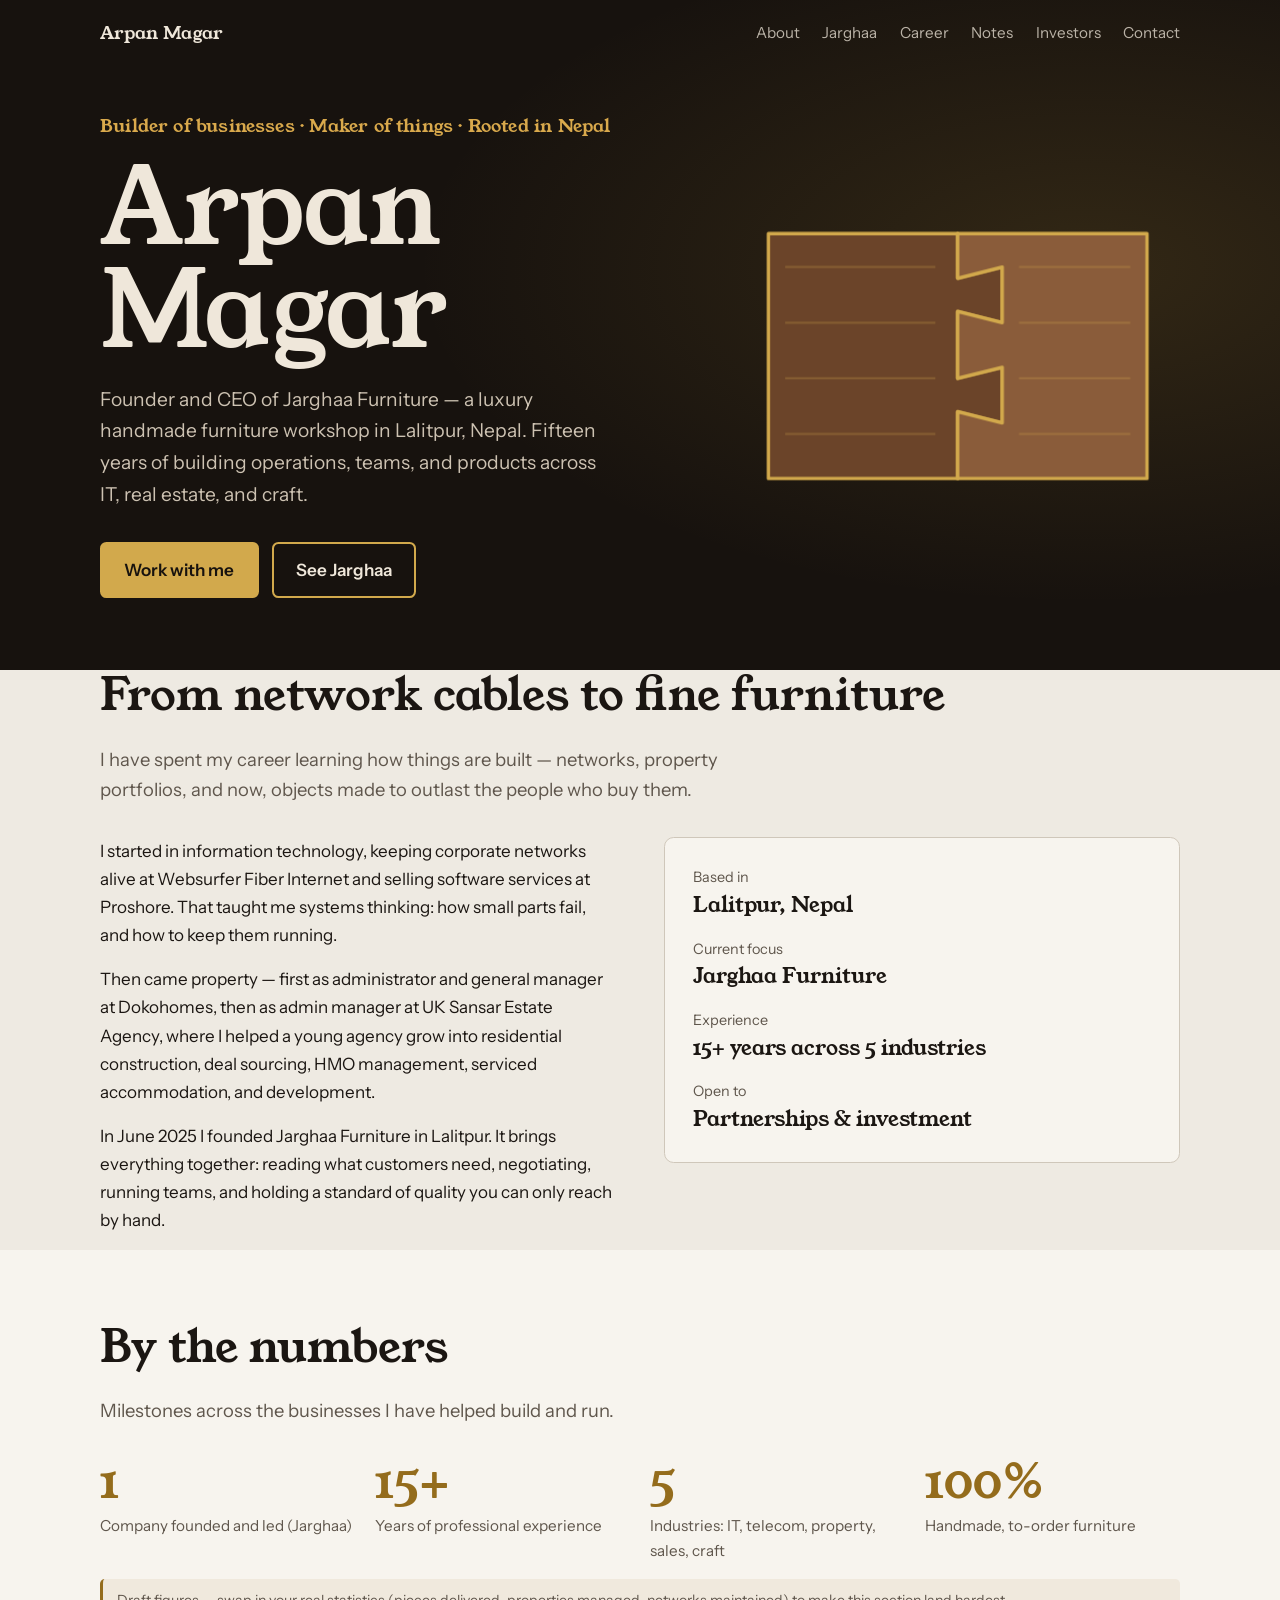
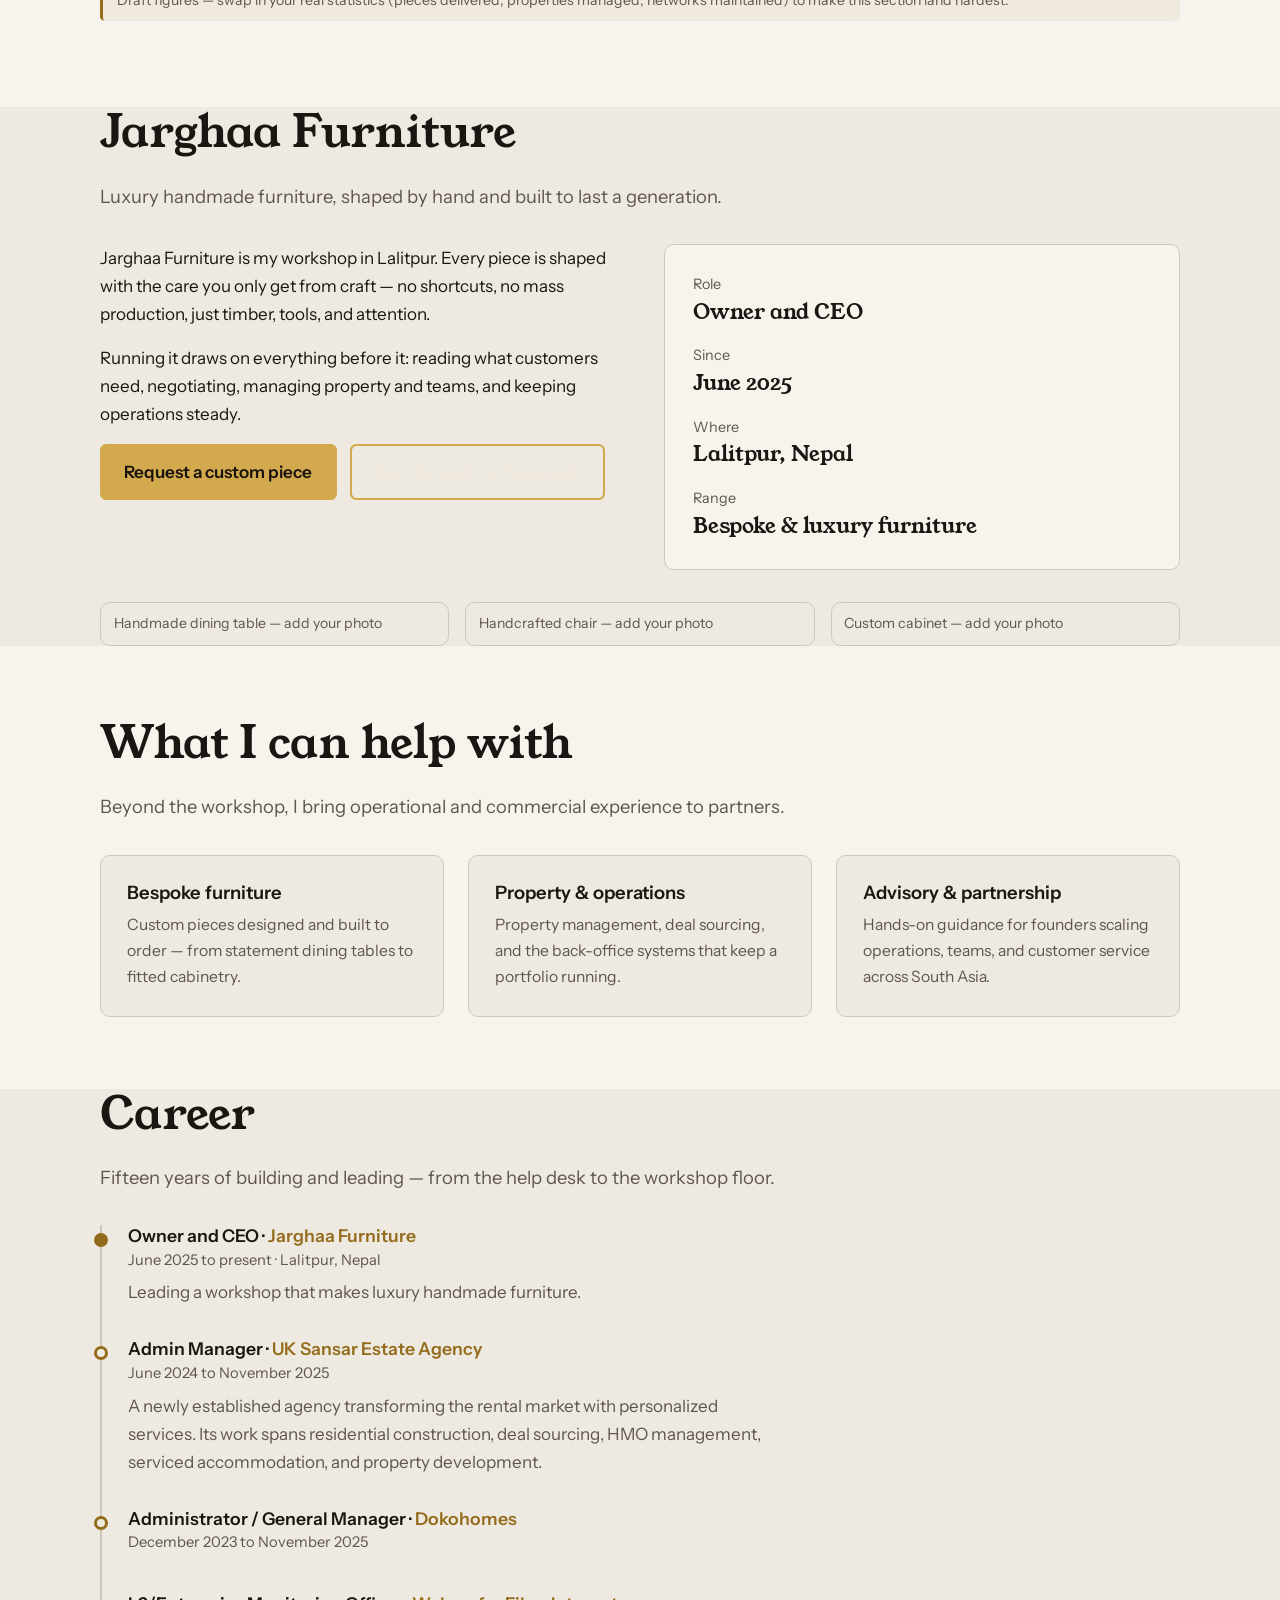
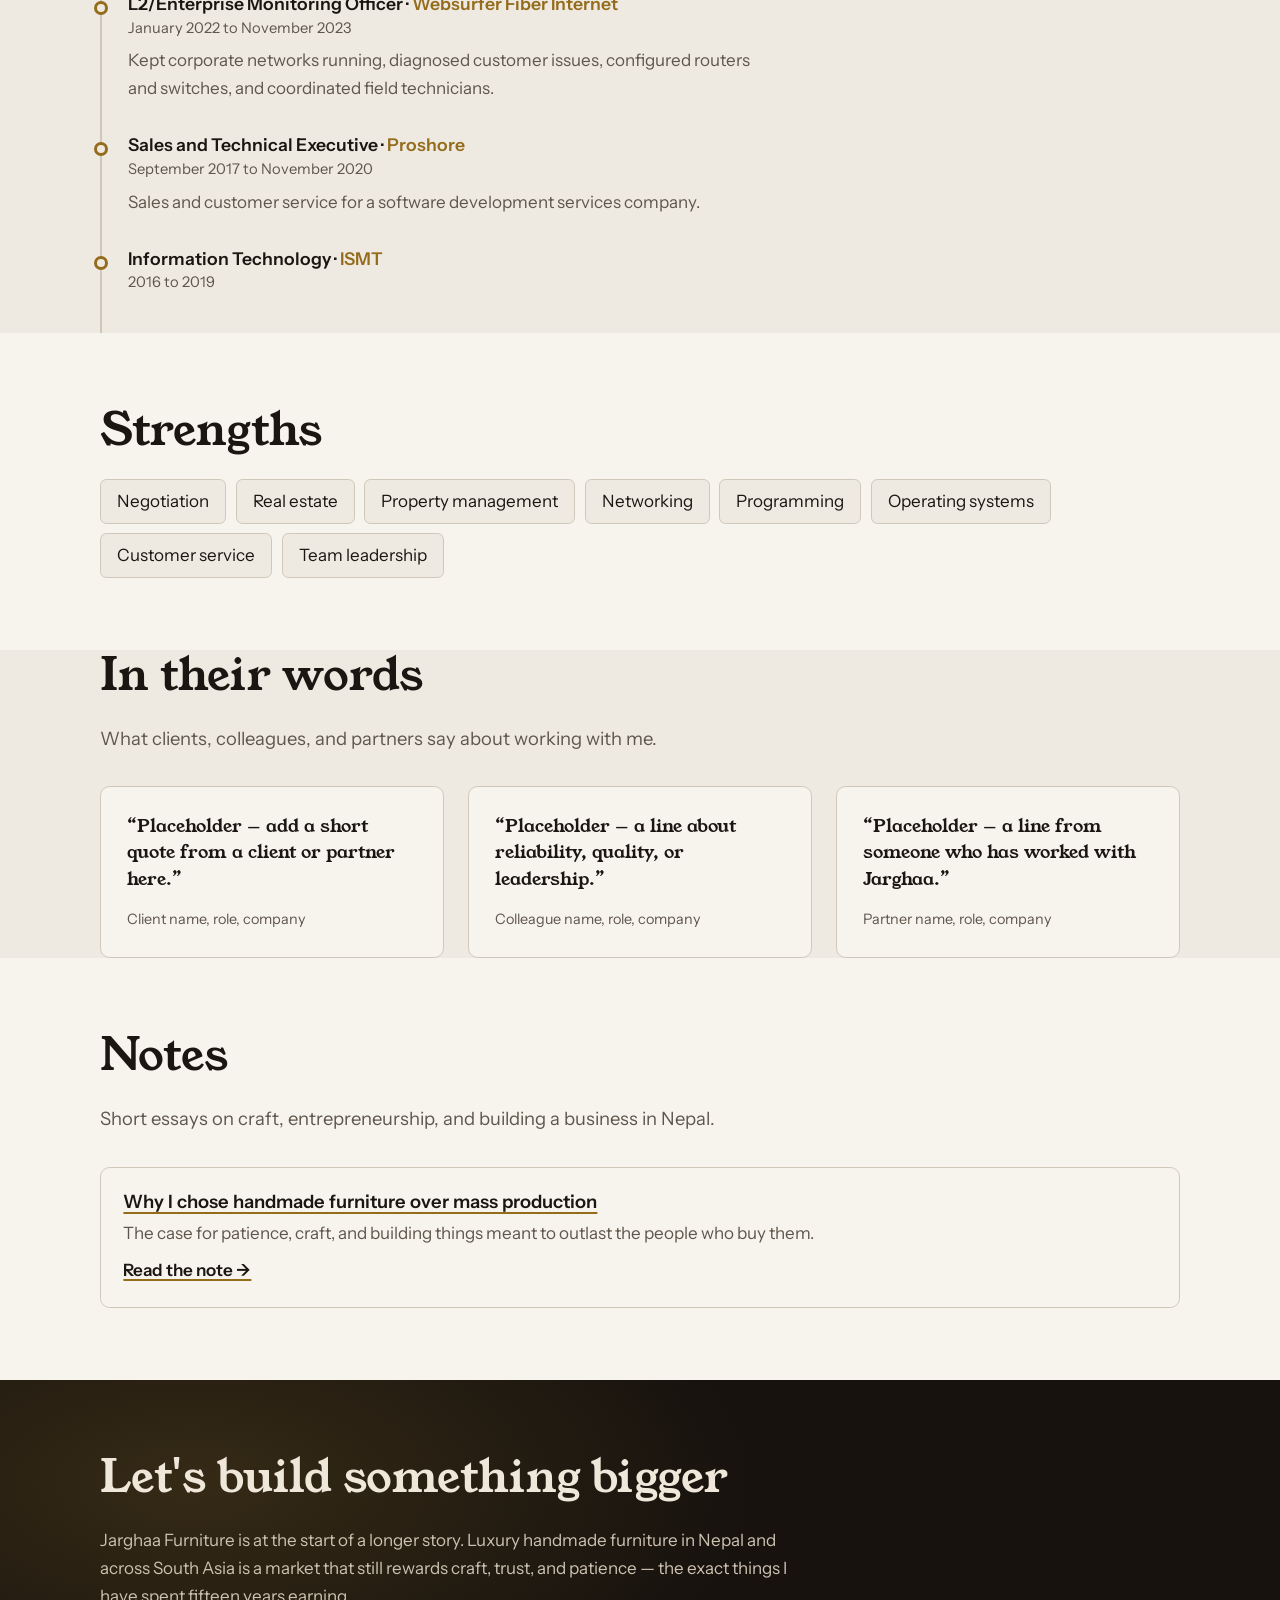
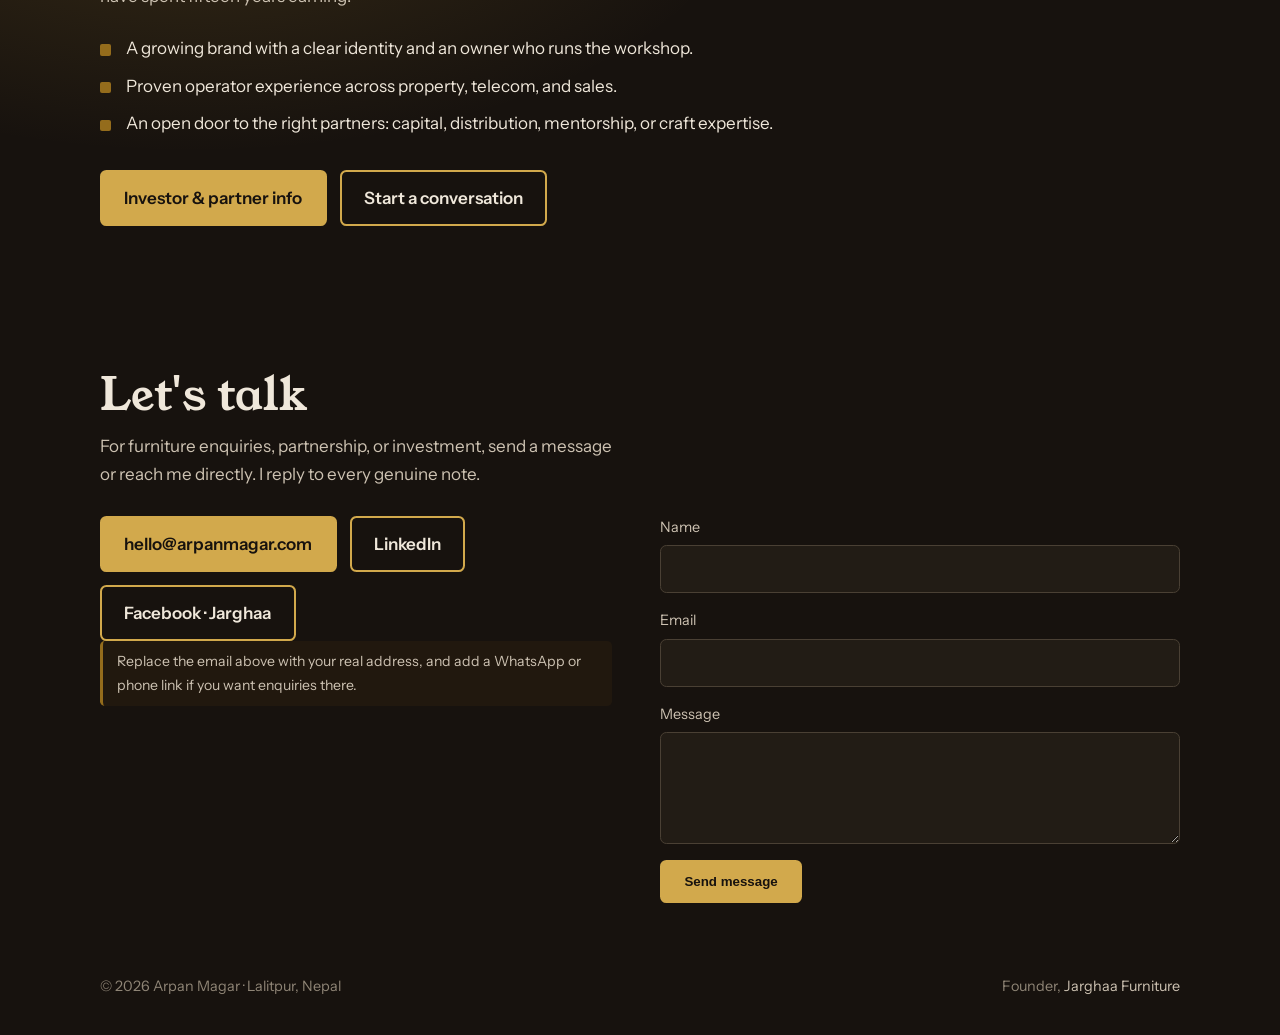
==== index.html @ bc90a12a "Add investor page, Notes hub + first essay, 404 page; link from home; update sitemap and README" ====
<!DOCTYPE html>
<html lang="en">
<head>
<meta charset="utf-8">
<meta name="viewport" content="width=device-width, initial-scale=1, viewport-fit=cover">
<title>Arpan Magar · Founder, Jarghaa Furniture | Entrepreneur in Lalitpur, Nepal</title>
<meta name="description" content="Arpan Magar is the founder and CEO of Jarghaa Furniture, a luxury handmade furniture workshop in Lalitpur, Nepal. Entrepreneur, operator, and builder open to partnerships and investment.">
<meta name="author" content="Arpan Magar">
<meta name="keywords" content="Arpan Magar, Jarghaa Furniture, handmade furniture Nepal, luxury furniture Lalitpur, Nepali entrepreneur, furniture manufacturer Nepal, custom furniture Kathmandu">
<meta name="robots" content="index, follow">
<meta name="theme-color" content="#17120E">
<link rel="canonical" href="https://jarghaa.github.io/Jarghaa-portfolio/">

<!-- Open Graph / social sharing -->
<meta property="og:type" content="profile">
<meta property="og:title" content="Arpan Magar · Founder, Jarghaa Furniture">
<meta property="og:description" content="Entrepreneur and founder of Jarghaa Furniture — luxury handmade furniture from Lalitpur, Nepal. Open to partnerships and investment.">
<meta property="og:url" content="https://jarghaa.github.io/Jarghaa-portfolio/">
<meta property="og:image" content="assets/images/og-cover.jpg">
<meta property="og:site_name" content="Arpan Magar">
<meta name="twitter:card" content="summary_large_image">
<meta name="twitter:title" content="Arpan Magar · Founder, Jarghaa Furniture">
<meta name="twitter:description" content="Entrepreneur and founder of Jarghaa Furniture — luxury handmade furniture from Lalitpur, Nepal.">
<meta name="twitter:image" content="assets/images/og-cover.jpg">

<!-- Favicon (inline SVG monogram) -->
<link rel="icon" href="data:image/svg+xml,%3Csvg xmlns='http://www.w3.org/2000/svg' viewBox='0 0 64 64'%3E%3Crect width='64' height='64' rx='12' fill='%2317120E'/%3E%3Ctext x='32' y='44' font-family='Georgia,serif' font-size='34' fill='%23D2A94C' text-anchor='middle'%3EAM%3C/text%3E%3C/svg%3E">

<link rel="preconnect" href="https://fonts.googleapis.com">
<link rel="preconnect" href="https://fonts.gstatic.com" crossorigin>
<link href="https://fonts.googleapis.com/css2?family=Young+Serif&family=Instrument+Sans:wght@400;500;600&display=swap" rel="stylesheet">
<link rel="stylesheet" href="assets/theme.css">
</head>
<body>
<a class="skip" href="#main">Skip to content</a>

<header class="hero">
  <div class="wrap">
    <div class="bar">
      <strong>Arpan Magar</strong>
      <nav aria-label="Main">
        <a href="#story">About</a>
        <a href="#jarghaa">Jarghaa</a>
        <a href="#path">Career</a>
        <a href="notes/">Notes</a>
        <a href="invest.html">Investors</a>
        <a href="#contact">Contact</a>
      </nav>
    </div>
    <div class="hero-grid">
      <div>
        <p class="tagline">Builder of businesses · Maker of things · Rooted in Nepal</p>
        <h1>Arpan Magar</h1>
        <p class="sub">Founder and CEO of Jarghaa Furniture — a luxury handmade furniture workshop in Lalitpur, Nepal. Fifteen years of building operations, teams, and products across IT, real estate, and craft.</p>
        <div class="btns">
          <a class="btn main" href="#contact">Work with me</a>
          <a class="btn alt" href="https://www.facebook.com/jarghaa">See Jarghaa</a>
        </div>
      </div>
      <svg class="joint" viewBox="0 0 400 300" role="img" aria-label="Two wooden boards locking together with a dovetail joint">
        <g class="a"><path d="M30 40H200V80L240 70V120L200 110V170L240 160V210L200 200V260H30Z" fill="#6B4429" stroke="#D2A94C" stroke-width="3" stroke-linejoin="round"/>
          <path d="M45 70H180M45 120H180M45 170H180M45 220H180" stroke="#D2A94C" stroke-opacity=".25" stroke-width="2"/></g>
        <g class="b"><path d="M200 40V80L240 70V120L200 110V170L240 160V210L200 200V260H370V40Z" fill="#8A5C3A" stroke="#D2A94C" stroke-width="3" stroke-linejoin="round"/>
          <path d="M255 70H355M255 120H355M255 170H355M255 220H355" stroke="#D2A94C" stroke-opacity=".25" stroke-width="2"/></g>
      </svg>
    </div>
  </div>
</header>

<main id="main">
  <section id="story" class="wrap">
    <h2>From network cables to fine furniture</h2>
    <p class="lede">I have spent my career learning how things are built — networks, property portfolios, and now, objects made to outlast the people who buy them.</p>
    <div class="feature">
      <div>
        <p>I started in information technology, keeping corporate networks alive at Websurfer Fiber Internet and selling software services at Proshore. That taught me systems thinking: how small parts fail, and how to keep them running.</p>
        <p>Then came property — first as administrator and general manager at Dokohomes, then as admin manager at UK Sansar Estate Agency, where I helped a young agency grow into residential construction, deal sourcing, HMO management, serviced accommodation, and development.</p>
        <p>In June 2025 I founded Jarghaa Furniture in Lalitpur. It brings everything together: reading what customers need, negotiating, running teams, and holding a standard of quality you can only reach by hand.</p>
      </div>
      <dl class="facts">
        <div><dt>Based in</dt><dd>Lalitpur, Nepal</dd></div>
        <div><dt>Current focus</dt><dd>Jarghaa Furniture</dd></div>
        <div><dt>Experience</dt><dd>15+ years across 5 industries</dd></div>
        <div><dt>Open to</dt><dd>Partnerships &amp; investment</dd></div>
      </dl>
    </div>
  </section>


  <section class="section-alt">
    <div class="wrap">
      <h2>By the numbers</h2>
      <p class="lede">Milestones across the businesses I have helped build and run.</p>
      <ul class="stats">
        <!-- TODO: replace these figures with your verified numbers before publishing -->
        <li><span class="num">1</span><span class="lbl">Company founded and led (Jarghaa)</span></li>
        <li><span class="num">15+</span><span class="lbl">Years of professional experience</span></li>
        <li><span class="num">5</span><span class="lbl">Industries: IT, telecom, property, sales, craft</span></li>
        <li><span class="num">100%</span><span class="lbl">Handmade, to-order furniture</span></li>
      </ul>
      <p class="todo">Draft figures — swap in your real statistics (pieces delivered, properties managed, networks maintained) to make this section land hardest.</p>
    </div>
  </section>

  <section id="jarghaa" class="wrap">
    <h2>Jarghaa Furniture</h2>
    <p class="lede">Luxury handmade furniture, shaped by hand and built to last a generation.</p>
    <div class="feature">
      <div>
        <p>Jarghaa Furniture is my workshop in Lalitpur. Every piece is shaped with the care you only get from craft — no shortcuts, no mass production, just timber, tools, and attention.</p>
        <p>Running it draws on everything before it: reading what customers need, negotiating, managing property and teams, and keeping operations steady.</p>
        <div class="btns">
          <a class="btn main" href="#contact">Request a custom piece</a>
          <a class="btn alt" href="https://www.facebook.com/jarghaa">See the work on Facebook</a>
        </div>
      </div>
      <dl class="facts">
        <div><dt>Role</dt><dd>Owner and CEO</dd></div>
        <div><dt>Since</dt><dd>June 2025</dd></div>
        <div><dt>Where</dt><dd>Lalitpur, Nepal</dd></div>
        <div><dt>Range</dt><dd>Bespoke &amp; luxury furniture</dd></div>
      </dl>
    </div>

    <div class="gallery">
      <!-- TODO: replace with real photos in assets/images/ and descriptive alt text -->
      <figure><img src="assets/images/piece-1.jpg" alt="Placeholder: handmade wooden dining table" onerror="this.style.display='none'"><figcaption>Handmade dining table — add your photo</figcaption></figure>
      <figure><img src="assets/images/piece-2.jpg" alt="Placeholder: handcrafted wooden chair" onerror="this.style.display='none'"><figcaption>Handcrafted chair — add your photo</figcaption></figure>
      <figure><img src="assets/images/piece-3.jpg" alt="Placeholder: custom wooden cabinet" onerror="this.style.display='none'"><figcaption>Custom cabinet — add your photo</figcaption></figure>
    </div>
  </section>

  <section class="section-alt">
    <div class="wrap">
      <h2>What I can help with</h2>
      <p class="lede">Beyond the workshop, I bring operational and commercial experience to partners.</p>
      <div class="cards">
        <div class="card"><h3>Bespoke furniture</h3><p>Custom pieces designed and built to order — from statement dining tables to fitted cabinetry.</p></div>
        <div class="card"><h3>Property &amp; operations</h3><p>Property management, deal sourcing, and the back-office systems that keep a portfolio running.</p></div>
        <div class="card"><h3>Advisory &amp; partnership</h3><p>Hands-on guidance for founders scaling operations, teams, and customer service across South Asia.</p></div>
      </div>
    </div>
  </section>


  <section id="path" class="wrap">
    <h2>Career</h2>
    <p class="lede">Fifteen years of building and leading — from the help desk to the workshop floor.</p>
    <ol class="timeline">
      <li class="now"><h3>Owner and CEO · <span class="org">Jarghaa Furniture</span></h3><span class="when">June 2025 to present · Lalitpur, Nepal</span><p>Leading a workshop that makes luxury handmade furniture.</p></li>
      <li><h3>Admin Manager · <span class="org">UK Sansar Estate Agency</span></h3><span class="when">June 2024 to November 2025</span><p>A newly established agency transforming the rental market with personalized services. Its work spans residential construction, deal sourcing, HMO management, serviced accommodation, and property development.</p></li>
      <li><h3>Administrator / General Manager · <span class="org">Dokohomes</span></h3><span class="when">December 2023 to November 2025</span></li>
      <li><h3>L2/Enterprise Monitoring Officer · <span class="org">Websurfer Fiber Internet</span></h3><span class="when">January 2022 to November 2023</span><p>Kept corporate networks running, diagnosed customer issues, configured routers and switches, and coordinated field technicians.</p></li>
      <li><h3>Sales and Technical Executive · <span class="org">Proshore</span></h3><span class="when">September 2017 to November 2020</span><p>Sales and customer service for a software development services company.</p></li>
      <li><h3>Information Technology · <span class="org">ISMT</span></h3><span class="when">2016 to 2019</span></li>
    </ol>
  </section>

  <section class="section-alt">
    <div class="wrap">
      <h2>Strengths</h2>
      <ul class="skills"><li>Negotiation</li><li>Real estate</li><li>Property management</li><li>Networking</li><li>Programming</li><li>Operating systems</li><li>Customer service</li><li>Team leadership</li></ul>
    </div>
  </section>

  <section class="wrap">
    <h2>In their words</h2>
    <p class="lede">What clients, colleagues, and partners say about working with me.</p>
    <div class="quotes">
      <!-- TODO: replace with real, attributable quotes (with permission). -->
      <figure class="quote"><blockquote>“Placeholder — add a short quote from a client or partner here.”</blockquote><figcaption>Client name, role, company</figcaption></figure>
      <figure class="quote"><blockquote>“Placeholder — a line about reliability, quality, or leadership.”</blockquote><figcaption>Colleague name, role, company</figcaption></figure>
      <figure class="quote"><blockquote>“Placeholder — a line from someone who has worked with Jarghaa.”</blockquote><figcaption>Partner name, role, company</figcaption></figure>
    </div>
  </section>


  <section class="section-alt">
    <div class="wrap">
      <h2>Notes</h2>
      <p class="lede">Short essays on craft, entrepreneurship, and building a business in Nepal.</p>
      <ul class="post-list">
        <li>
          <h3><a href="notes/why-handmade.html">Why I chose handmade furniture over mass production</a></h3>
          <p>The case for patience, craft, and building things meant to outlast the people who buy them.</p>
          <a href="notes/why-handmade.html">Read the note &rarr;</a>
        </li>
      </ul>
    </div>
  </section>

  <section id="invest" class="invest">
    <div class="wrap">
      <h2>Let's build something bigger</h2>
      <p>Jarghaa Furniture is at the start of a longer story. Luxury handmade furniture in Nepal and across South Asia is a market that still rewards craft, trust, and patience — the exact things I have spent fifteen years earning.</p>
      <ul class="points">
        <li>A growing brand with a clear identity and an owner who runs the workshop.</li>
        <li>Proven operator experience across property, telecom, and sales.</li>
        <li>An open door to the right partners: capital, distribution, mentorship, or craft expertise.</li>
      </ul>
      <div class="btns">
        <a class="btn main" href="invest.html">Investor &amp; partner info</a>
        <a class="btn alt" href="#contact">Start a conversation</a>
      </div>
    </div>
  </section>
</main>

<section class="contact" id="contact">
  <div class="wrap">
    <h2>Let's talk</h2>
    <p>For furniture enquiries, partnership, or investment, send a message or reach me directly. I reply to every genuine note.</p>
    <div class="contact-grid">
      <div>
        <div class="btns">
          <!-- TODO: set your real email and, if you use it, WhatsApp / phone -->
          <a class="btn main" href="mailto:hello@arpanmagar.com">hello@arpanmagar.com</a>
          <a class="btn alt" href="https://www.linkedin.com/in/arpan-magar-98564b136/">LinkedIn</a>
          <a class="btn alt" href="https://www.facebook.com/jarghaa">Facebook · Jarghaa</a>
        </div>
        <p class="todo">Replace the email above with your real address, and add a WhatsApp or phone link if you want enquiries there.</p>
      </div>
      <!-- Set the form "action" to your Formspree/Netlify endpoint (see README). -->
      <form class="form" method="post" action="https://formspree.io/f/REPLACE_ME">
        <label>Name<input type="text" name="name" required autocomplete="name"></label>
        <label>Email<input type="email" name="email" required autocomplete="email"></label>
        <label>Message<textarea name="message" required></textarea></label>
        <button class="btn main" type="submit">Send message</button>
      </form>
    </div>
  </div>
</section>

<footer>
  <div class="wrap">
    <span>© <span id="year">2025</span> Arpan Magar · Lalitpur, Nepal</span>
    <span>Founder, <a href="https://www.facebook.com/jarghaa">Jarghaa Furniture</a></span>
  </div>
</footer>

<script type="application/ld+json">
{
  "@context": "https://schema.org",
  "@type": "Person",
  "name": "Arpan Magar",
  "jobTitle": "Founder and CEO",
  "worksFor": {
    "@type": "Organization",
    "name": "Jarghaa Furniture",
    "url": "https://www.facebook.com/jarghaa"
  },
  "address": {"@type": "PostalAddress", "addressLocality": "Lalitpur", "addressCountry": "NP"},
  "url": "https://jarghaa.github.io/Jarghaa-portfolio/",
  "sameAs": ["https://www.linkedin.com/in/arpan-magar-98564b136/"]
}
</script>
<script>document.getElementById('year').textContent=new Date().getFullYear();</script>
</body>
</html>
---- assets/theme.css ----
/* Arpan Magar — portfolio theme */
:root{
  --bg:#EEEAE2;--ink:#1B1612;--mute:#5F564C;--line:#CFC7BA;--card:#F7F4EE;
  --brass:#946C1C;--wood:#6B4429;--dk:#17120E;--dk-ink:#EFE7DA;
  --serif:"Young Serif",Georgia,"Times New Roman",serif;
  --sans:"Instrument Sans",system-ui,-apple-system,"Segoe UI",sans-serif;
}
@media (prefers-color-scheme:dark){:root:not([data-theme="light"]){
  --bg:#100D0A;--ink:#EDE6DA;--mute:#A89E91;--line:#2E2720;--card:#1A1510;--brass:#D2A94C;
}}
:root[data-theme="dark"]{--bg:#100D0A;--ink:#EDE6DA;--mute:#A89E91;--line:#2E2720;--card:#1A1510;--brass:#D2A94C}
*,*::before,*::after{box-sizing:border-box}
html{height:100%;scroll-behavior:smooth;scroll-padding-top:1rem;-webkit-text-size-adjust:100%}
body{margin:0;min-height:100%;background:var(--bg);color:var(--ink);
  font:400 1.0625rem/1.65 var(--sans);
  padding-top:env(safe-area-inset-top,0px);padding-bottom:env(safe-area-inset-bottom,0px)}
a{color:inherit}
img{max-width:100%;display:block}
:focus-visible{outline:3px solid var(--brass);outline-offset:3px}
.wrap{max-width:70rem;margin:0 auto;padding:0 1.25rem}

/* Hero */
.hero{background:var(--dk);color:var(--dk-ink);
  background-image:radial-gradient(60rem 30rem at 85% 40%,rgba(194,153,58,.16),transparent 70%)}
.bar{display:flex;justify-content:space-between;align-items:center;gap:1rem;padding:1.25rem 0;flex-wrap:wrap}
.bar strong{font:400 1.1rem var(--serif)}
.bar nav{display:flex;gap:1.4rem;font-size:.95rem;flex-wrap:wrap}
.bar nav a{text-decoration:none;opacity:.75}
.bar nav a:hover{opacity:1}
.hero-grid{display:grid;grid-template-columns:1.15fr .85fr;gap:2rem;align-items:center;padding:3rem 0 4.5rem}
h1{font:400 clamp(3rem,9vw,6.6rem)/.98 var(--serif);margin:0 0 1.25rem;letter-spacing:-.015em}
.tagline{font:400 1.15rem/1.5 var(--serif);color:#D9A94C;margin:0 0 1rem;letter-spacing:.01em}
.sub{font-size:1.2rem;max-width:32rem;margin:0 0 2rem;color:#CDC2B2}
.btns{display:flex;flex-wrap:wrap;gap:.8rem}
.btn{display:inline-block;padding:.75rem 1.4rem;border-radius:.4rem;text-decoration:none;
  font-weight:600;border:2px solid #D2A94C;transition:transform .15s ease,background .15s ease}
.btn.main{background:#D2A94C;color:#17120E}
.btn.alt{color:var(--dk-ink)}
.btn:hover{transform:translateY(-2px)}
.joint{width:100%;height:auto;overflow:visible}
.joint .a{animation:slideA 1.6s .3s cubic-bezier(.2,.8,.2,1) both}
.joint .b{animation:slideB 1.6s .3s cubic-bezier(.2,.8,.2,1) both}
@keyframes slideA{from{transform:translateX(-70px);opacity:0}to{transform:none;opacity:1}}
@keyframes slideB{from{transform:translateX(70px);opacity:0}to{transform:none;opacity:1}}

/* Sections */
section{padding:4.5rem 0}
.section-alt{background:var(--card)}
h2{font:400 clamp(1.9rem,4vw,2.8rem)/1.12 var(--serif);margin:0 0 1.5rem}
h3{font:600 1.15rem var(--sans);margin:0}
.lede{font-size:1.15rem;color:var(--mute);max-width:44rem;margin:0 0 2rem}

/* About / story */
.feature{display:grid;grid-template-columns:1fr 1fr;gap:3rem;align-items:start}
.feature p{margin:0 0 1rem;max-width:34rem}
.facts{margin:0;padding:1.75rem;background:var(--card);border:1px solid var(--line);
  border-radius:.6rem;display:grid;gap:1.1rem}
section.section-alt .facts{background:var(--bg)}
.facts dt{font-size:.9rem;color:var(--mute)}
.facts dd{margin:0;font:400 1.3rem var(--serif)}
.facts a{text-decoration-color:var(--brass);text-decoration-thickness:2px;text-underline-offset:.2em}

/* Stats */
.stats{display:grid;grid-template-columns:repeat(4,1fr);gap:1.25rem;margin:0;padding:0;list-style:none}
.stats .num{display:block;font:400 clamp(2rem,4vw,3rem)/1 var(--serif);color:var(--brass)}
.stats .lbl{display:block;font-size:.95rem;color:var(--mute);margin-top:.4rem}

/* Gallery */
.gallery{display:grid;grid-template-columns:repeat(3,1fr);gap:1rem;margin:2rem 0 0}
.gallery figure{margin:0;border:1px solid var(--line);border-radius:.6rem;overflow:hidden;background:var(--bg)}
.gallery img{aspect-ratio:4/3;object-fit:cover;width:100%}
.gallery figcaption{padding:.6rem .8rem;font-size:.88rem;color:var(--mute)}

/* Cards (services) */
.cards{display:grid;grid-template-columns:repeat(3,1fr);gap:1.5rem}
.card{background:var(--bg);border:1px solid var(--line);border-radius:.6rem;padding:1.6rem}
section:not(.section-alt) .card{background:var(--card)}
.card h3{margin-bottom:.5rem}
.card p{margin:0;color:var(--mute);font-size:.98rem}

/* Timeline */
.timeline{list-style:none;margin:0;padding:0;border-left:2px solid var(--line)}
.timeline li{position:relative;padding:0 0 2rem 1.6rem;max-width:44rem}
.timeline li::before{content:"";position:absolute;left:-8px;top:.5rem;width:14px;height:14px;
  border-radius:50%;background:var(--bg);border:3px solid var(--brass)}
.timeline li.now::before{background:var(--brass)}
.timeline h3{font:600 1.1rem var(--sans);margin:0}
.timeline .org{color:var(--brass);font-weight:600}
.timeline .when{display:block;color:var(--mute);font-size:.92rem;margin:.1rem 0 .4rem}
.timeline p{margin:0;color:var(--mute);max-width:40rem}

/* Skills */
.skills{display:flex;flex-wrap:wrap;gap:.6rem;padding:0;margin:0;list-style:none}
.skills li{background:var(--card);border:1px solid var(--line);border-radius:.4rem;padding:.45rem 1rem}
section.section-alt .skills li{background:var(--bg)}

/* Testimonials */
.quotes{display:grid;grid-template-columns:repeat(3,1fr);gap:1.5rem}
.quote{background:var(--card);border:1px solid var(--line);border-radius:.6rem;padding:1.6rem;margin:0}
section.section-alt .quote{background:var(--bg)}
.quote blockquote{margin:0 0 1rem;font:400 1.1rem/1.5 var(--serif)}
.quote figcaption{font-size:.9rem;color:var(--mute)}

/* Invest band */
.invest{background:var(--dk);color:var(--dk-ink);
  background-image:radial-gradient(50rem 24rem at 15% 20%,rgba(194,153,58,.18),transparent 70%)}
.invest h2{color:var(--dk-ink)}
.invest p{color:#CDC2B2;max-width:44rem}
.invest .points{margin:1.5rem 0 2rem;padding:0;list-style:none;display:grid;gap:.6rem;max-width:44rem}
.invest .points li{padding-left:1.6rem;position:relative}
.invest .points li::before{content:"";position:absolute;left:0;top:.6em;width:.7rem;height:.7rem;
  border-radius:2px;background:var(--brass)}

/* Contact + form */
.contact{background:var(--dk);color:var(--dk-ink)}
.contact h2{margin-bottom:.75rem}
.contact p{margin:0 0 1.75rem;color:#CDC2B2;max-width:32rem}
.contact-grid{display:grid;grid-template-columns:1fr 1fr;gap:2.5rem;align-items:start}
.form{display:grid;gap:1rem}
.form label{font-size:.9rem;color:#CDC2B2;display:grid;gap:.35rem}
.form input,.form textarea{font:inherit;padding:.7rem .8rem;border-radius:.4rem;border:1px solid #4A4034;
  background:#221C15;color:var(--dk-ink)}
.form textarea{min-height:7rem;resize:vertical}
.form button{justify-self:start;cursor:pointer}

/* Footer */
footer{background:var(--dk);color:#8F8576;font-size:.9rem;padding:0 0 2.25rem}
footer .wrap{display:flex;justify-content:space-between;gap:1rem;flex-wrap:wrap}
footer a{color:#CDC2B2;text-decoration:none}
footer a:hover{text-decoration:underline}

/* Subpages */
.page-head{background:var(--dk);color:var(--dk-ink);padding:1.25rem 0 2.75rem;
  background-image:radial-gradient(50rem 24rem at 90% 10%,rgba(194,153,58,.15),transparent 70%)}
.page-head h1{font-size:clamp(2.2rem,5vw,3.6rem);margin:.5rem 0 .5rem}
.page-head p{color:#CDC2B2;max-width:44rem;margin:0}
.prose{max-width:44rem}
.prose h2{margin-top:2.75rem}
.prose h3{margin-top:1.75rem}
.prose .meta{color:var(--mute);font-size:.92rem;margin:0 0 2rem}
.prose p,.prose li{max-width:44rem}
.prose blockquote{margin:1.5rem 0;padding-left:1.2rem;border-left:3px solid var(--brass);
  font:400 1.15rem/1.5 var(--serif)}
.post-list{list-style:none;padding:0;margin:0;display:grid;gap:1.25rem}
.post-list li{border:1px solid var(--line);border-radius:.6rem;padding:1.4rem;background:var(--card)}
.post-list h3{margin-bottom:.35rem}
.post-list p{margin:0 0 .6rem;color:var(--mute)}
.post-list a{font-weight:600;text-decoration-color:var(--brass);text-decoration-thickness:2px;text-underline-offset:.2em}
.crumbs{font-size:.92rem;margin:0 0 .5rem}
.crumbs a{color:#CDC2B2;text-decoration:none}
.crumbs a:hover{text-decoration:underline}
.share{display:flex;gap:.6rem;flex-wrap:wrap;align-items:center;margin-top:2rem}
.share span{font-size:.9rem;color:var(--mute)}

/* Utilities */
.skip{position:absolute;left:-999px}
.skip:focus{left:1rem;top:1rem;z-index:10;background:var(--brass);color:#17120E;padding:.6rem 1rem;border-radius:.4rem}
.todo{border-left:3px solid var(--brass);background:rgba(148,108,28,.08);padding:.6rem .9rem;border-radius:.3rem;
  font-size:.88rem;color:var(--mute);margin-top:1rem}

/* Responsive */
@media (max-width:900px){
  .stats{grid-template-columns:repeat(2,1fr)}
  .cards,.quotes,.gallery{grid-template-columns:1fr 1fr}
}
@media (max-width:780px){
  .hero-grid,.feature,.contact-grid{grid-template-columns:1fr}
  .hero-grid{padding-bottom:3rem}
  .joint{max-width:22rem}
  .feature{gap:2rem}
}
@media (max-width:560px){
  .cards,.quotes,.gallery,.stats{grid-template-columns:1fr}
}
@media (prefers-reduced-motion:reduce){
  html{scroll-behavior:auto}
  .joint .a,.joint .b{animation:none}
  .btn:hover{transform:none}
}
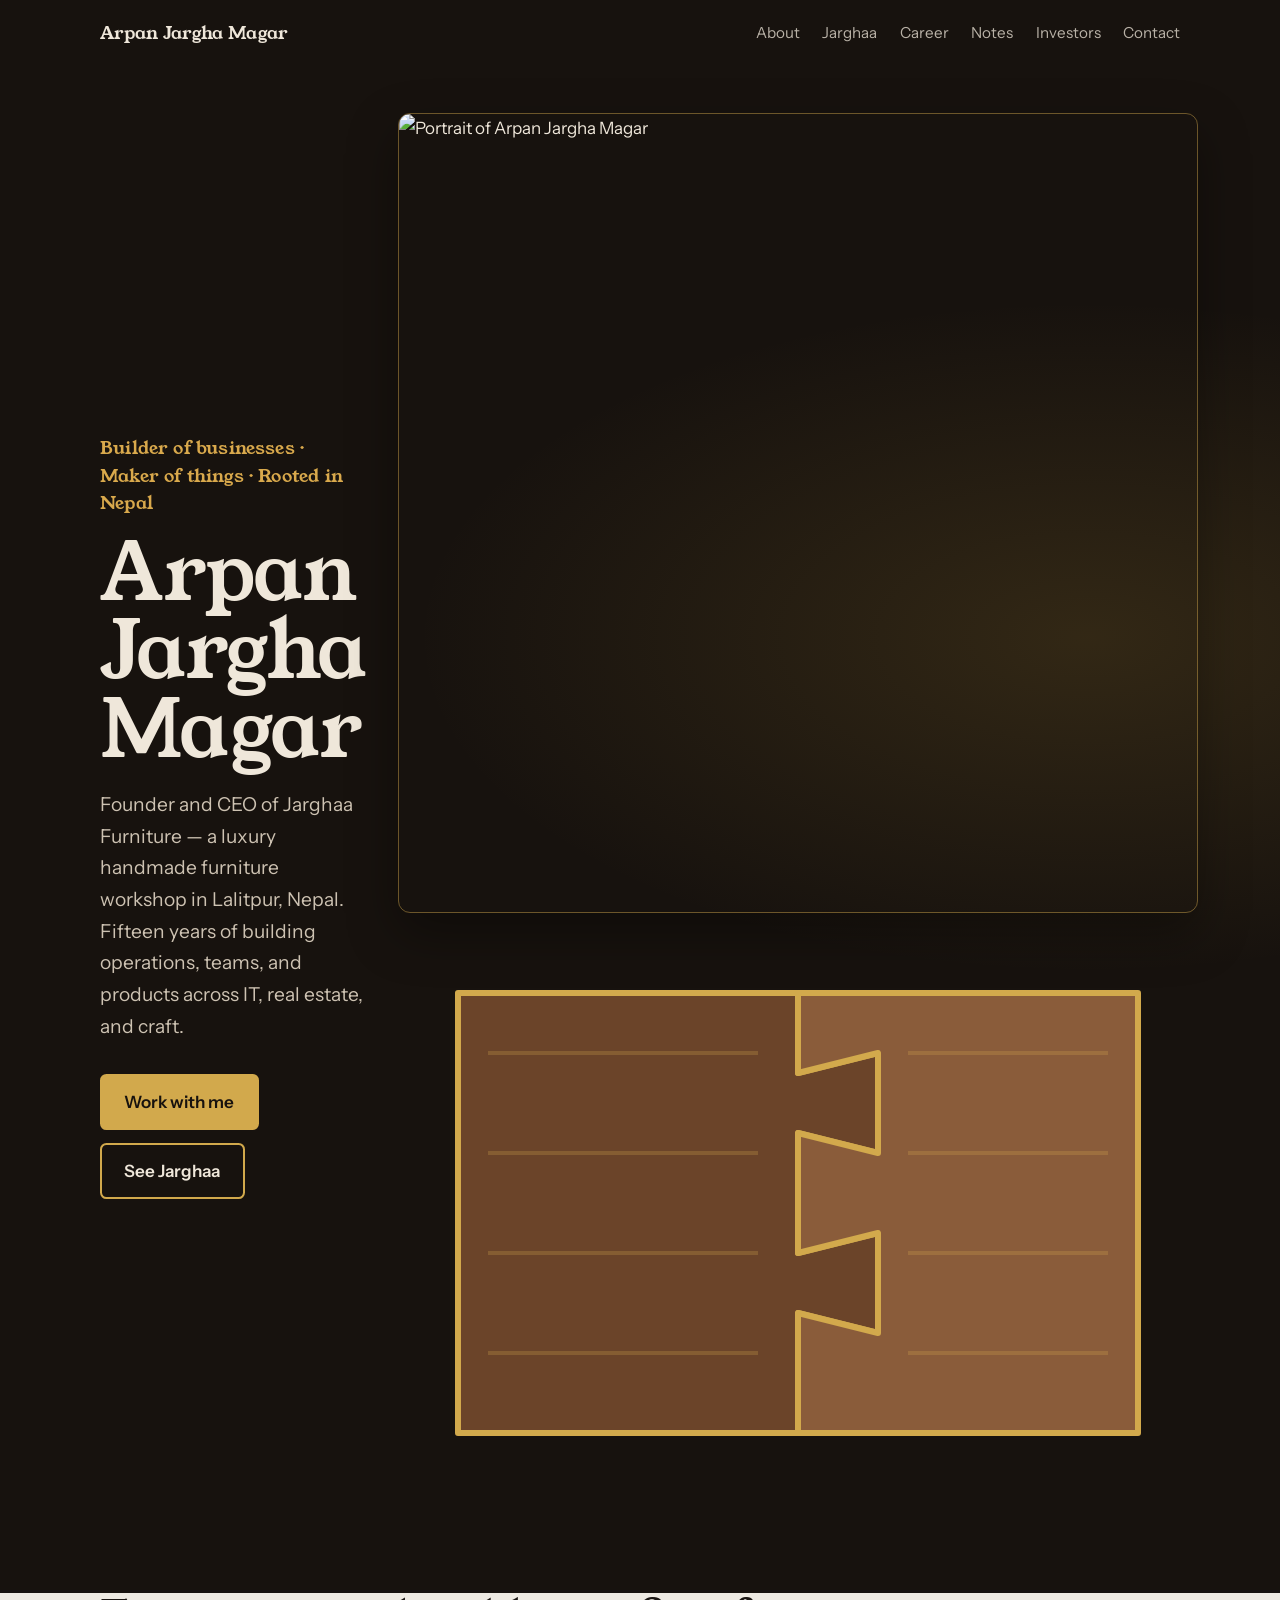
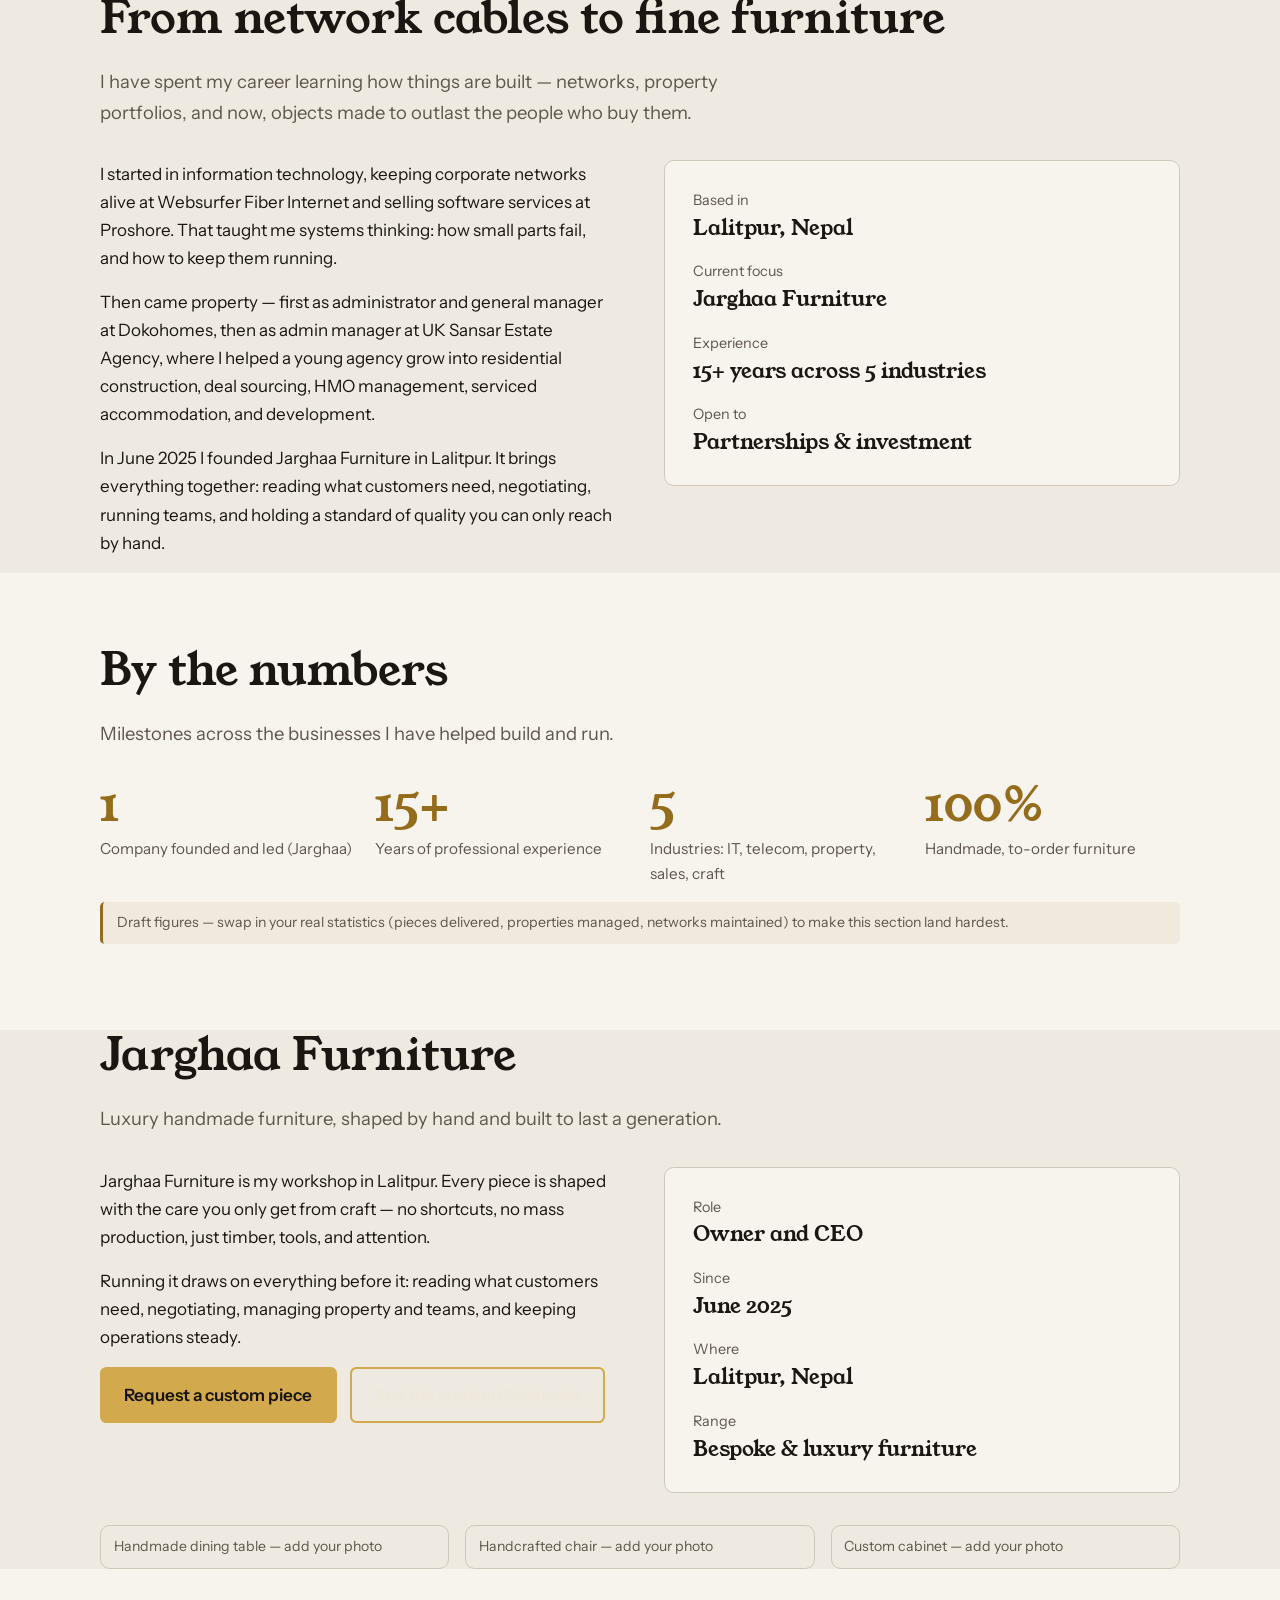
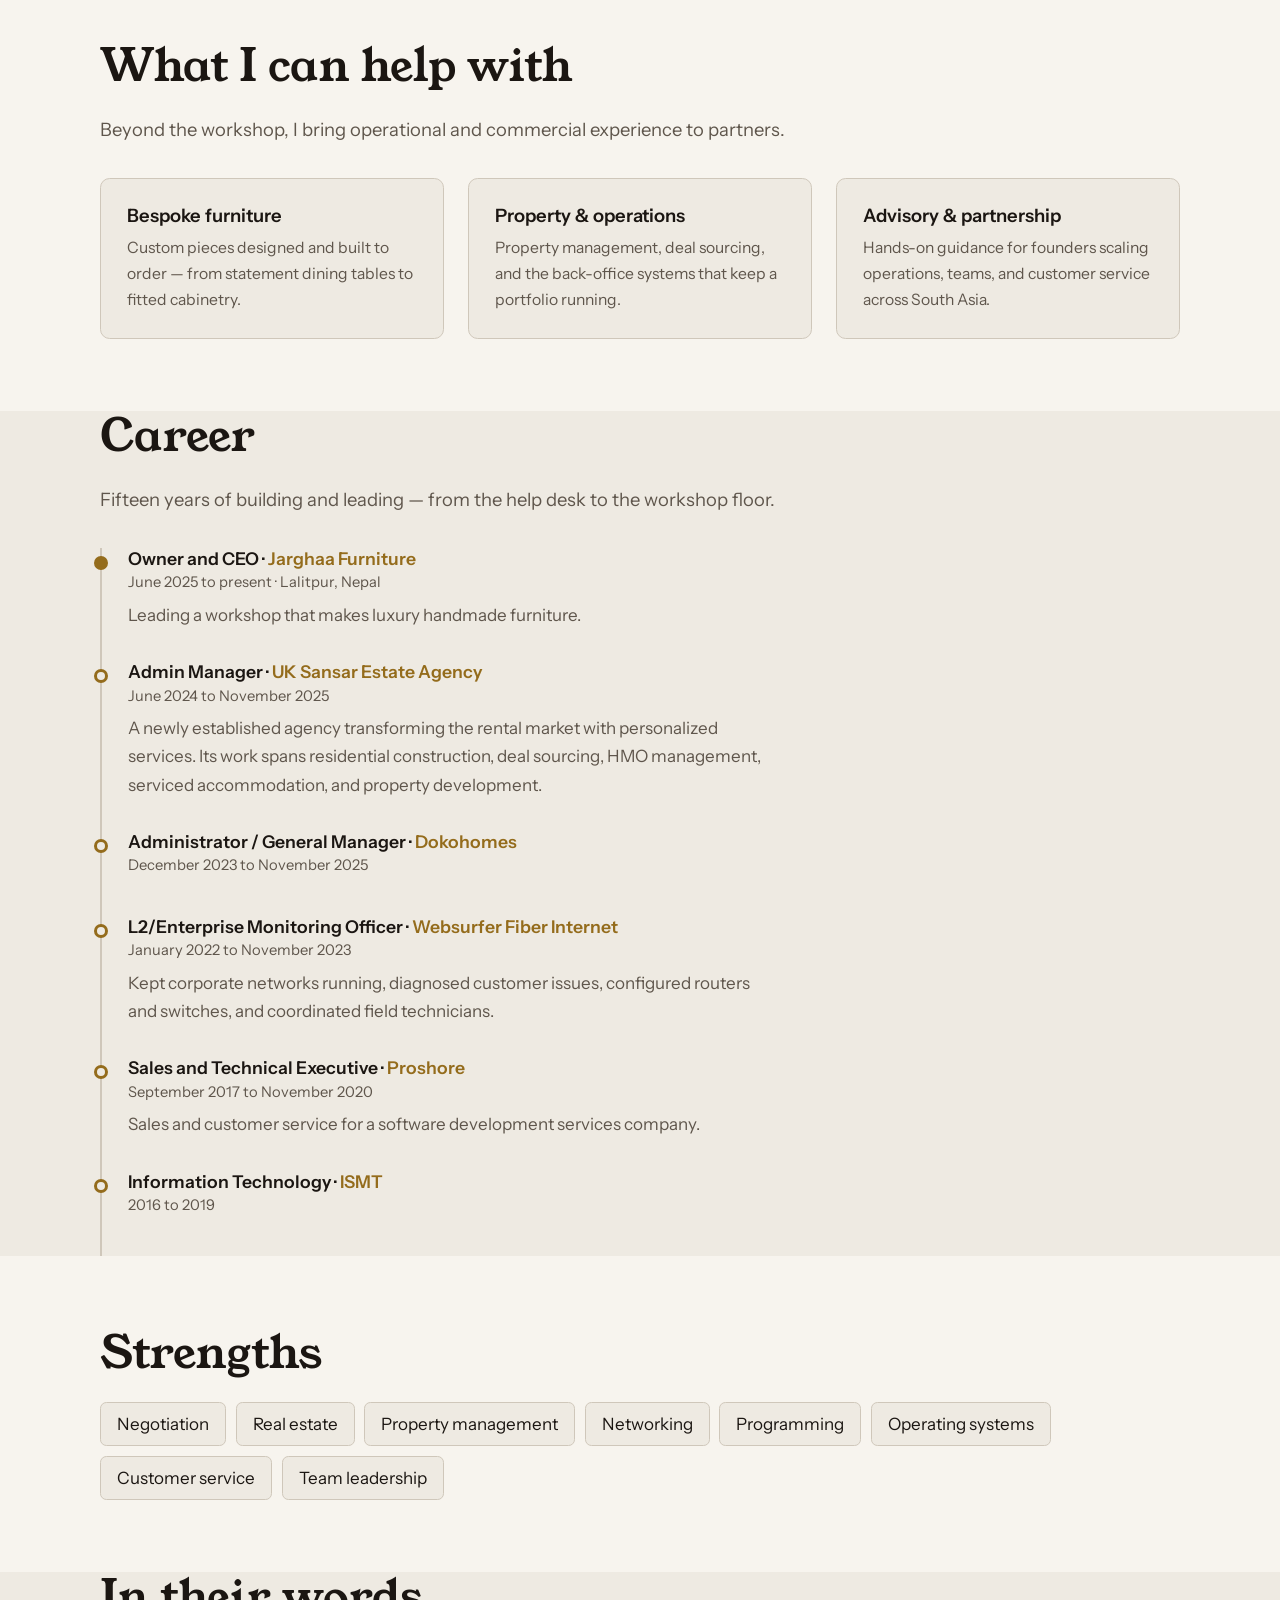
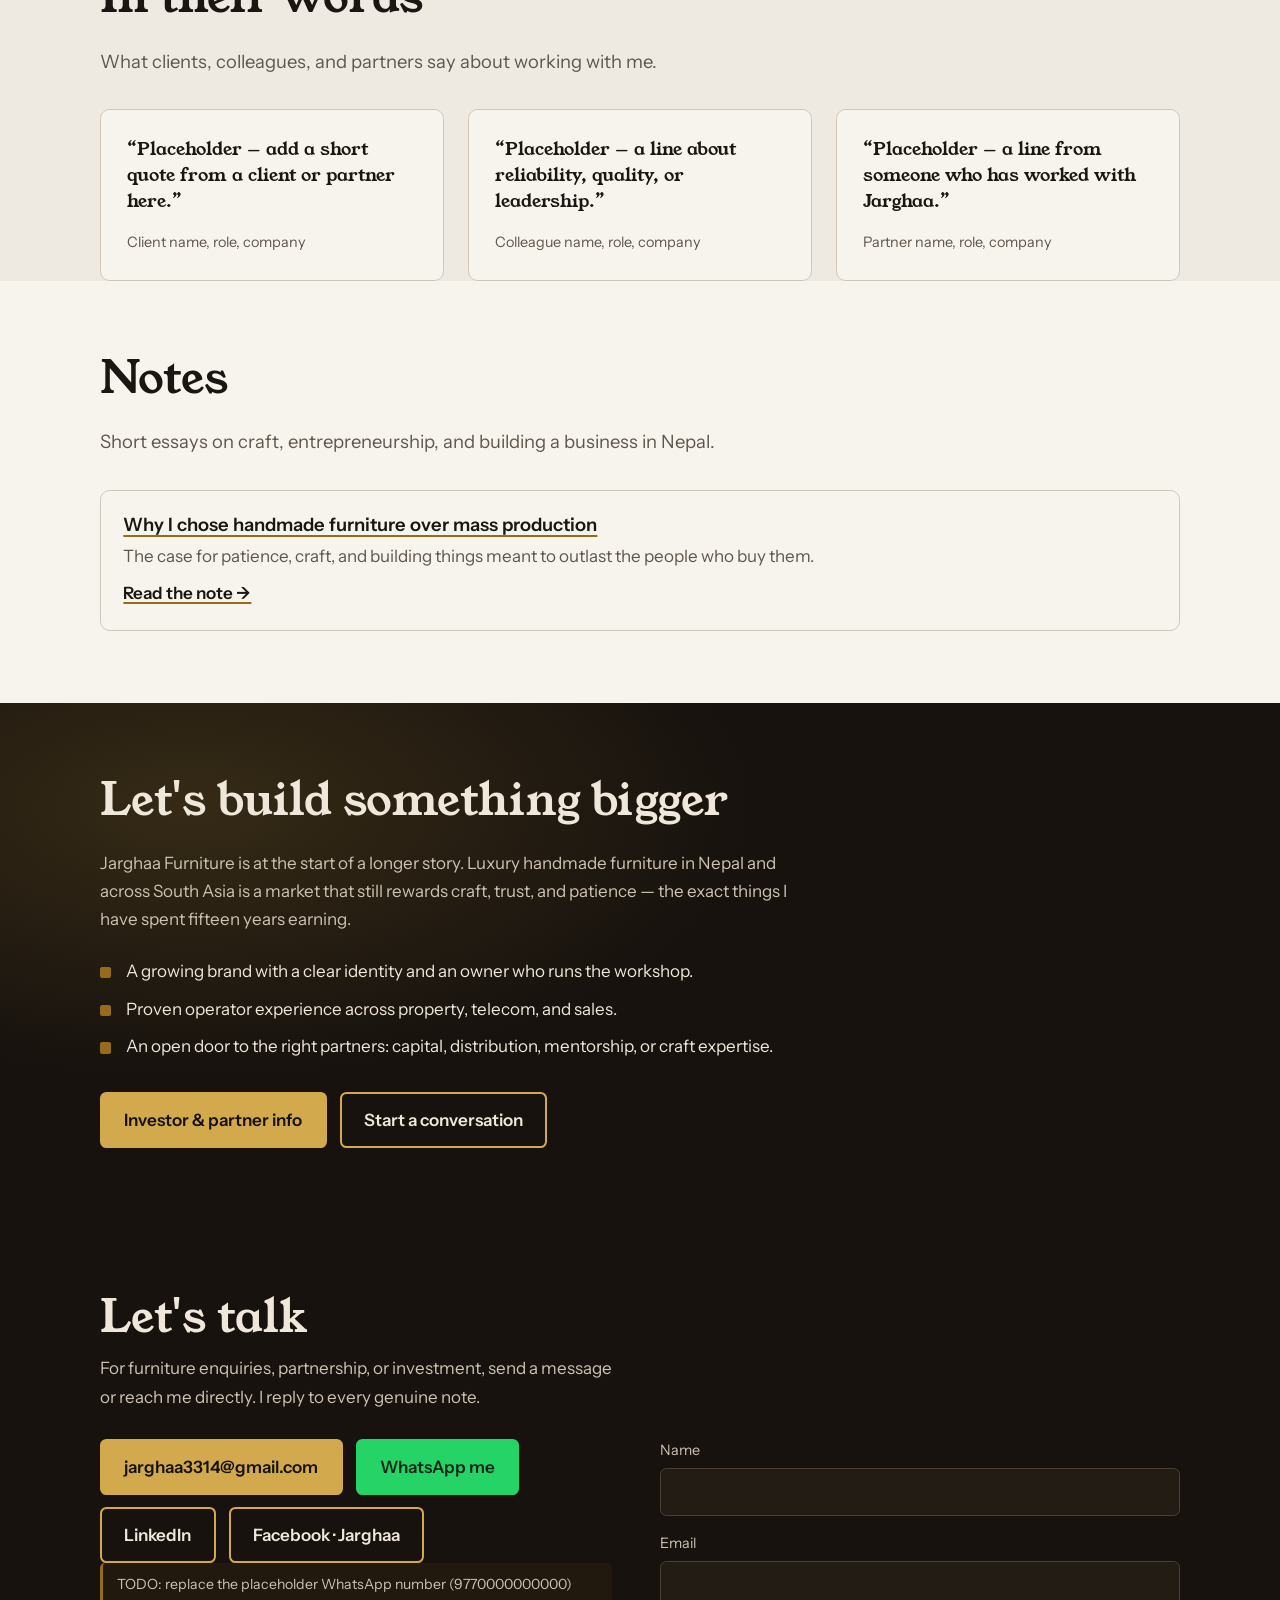
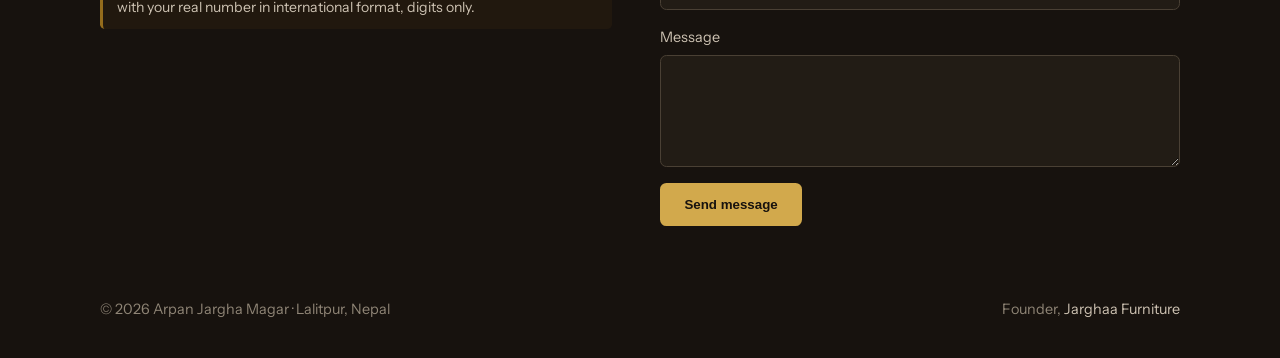
==== commit b96221b2: "Use real name (Arpan Jargha Magar) and email; add headshot hero slot with fallback; add WhatsApp but" ====
--- a/index.html
+++ b/index.html
@@ -3,23 +3,23 @@
 <head>
 <meta charset="utf-8">
 <meta name="viewport" content="width=device-width, initial-scale=1, viewport-fit=cover">
-<title>Arpan Magar · Founder, Jarghaa Furniture | Entrepreneur in Lalitpur, Nepal</title>
-<meta name="description" content="Arpan Magar is the founder and CEO of Jarghaa Furniture, a luxury handmade furniture workshop in Lalitpur, Nepal. Entrepreneur, operator, and builder open to partnerships and investment.">
-<meta name="author" content="Arpan Magar">
-<meta name="keywords" content="Arpan Magar, Jarghaa Furniture, handmade furniture Nepal, luxury furniture Lalitpur, Nepali entrepreneur, furniture manufacturer Nepal, custom furniture Kathmandu">
+<title>Arpan Jargha Magar · Founder, Jarghaa Furniture | Entrepreneur in Lalitpur, Nepal</title>
+<meta name="description" content="Arpan Jargha Magar is the founder and CEO of Jarghaa Furniture, a luxury handmade furniture workshop in Lalitpur, Nepal. Entrepreneur, operator, and builder open to partnerships and investment.">
+<meta name="author" content="Arpan Jargha Magar">
+<meta name="keywords" content="Arpan Jargha Magar, Jarghaa Furniture, handmade furniture Nepal, luxury furniture Lalitpur, Nepali entrepreneur, furniture manufacturer Nepal, custom furniture Kathmandu">
 <meta name="robots" content="index, follow">
 <meta name="theme-color" content="#17120E">
 <link rel="canonical" href="https://jarghaa.github.io/Jarghaa-portfolio/">
 
 <!-- Open Graph / social sharing -->
 <meta property="og:type" content="profile">
-<meta property="og:title" content="Arpan Magar · Founder, Jarghaa Furniture">
+<meta property="og:title" content="Arpan Jargha Magar · Founder, Jarghaa Furniture">
 <meta property="og:description" content="Entrepreneur and founder of Jarghaa Furniture — luxury handmade furniture from Lalitpur, Nepal. Open to partnerships and investment.">
 <meta property="og:url" content="https://jarghaa.github.io/Jarghaa-portfolio/">
 <meta property="og:image" content="assets/images/og-cover.jpg">
-<meta property="og:site_name" content="Arpan Magar">
+<meta property="og:site_name" content="Arpan Jargha Magar">
 <meta name="twitter:card" content="summary_large_image">
-<meta name="twitter:title" content="Arpan Magar · Founder, Jarghaa Furniture">
+<meta name="twitter:title" content="Arpan Jargha Magar · Founder, Jarghaa Furniture">
 <meta name="twitter:description" content="Entrepreneur and founder of Jarghaa Furniture — luxury handmade furniture from Lalitpur, Nepal.">
 <meta name="twitter:image" content="assets/images/og-cover.jpg">
 
@@ -37,7 +37,7 @@
 <header class="hero">
   <div class="wrap">
     <div class="bar">
-      <strong>Arpan Magar</strong>
+      <strong>Arpan Jargha Magar</strong>
       <nav aria-label="Main">
         <a href="#story">About</a>
         <a href="#jarghaa">Jarghaa</a>
@@ -50,19 +50,23 @@
     <div class="hero-grid">
       <div>
         <p class="tagline">Builder of businesses · Maker of things · Rooted in Nepal</p>
-        <h1>Arpan Magar</h1>
+        <h1>Arpan Jargha Magar</h1>
         <p class="sub">Founder and CEO of Jarghaa Furniture — a luxury handmade furniture workshop in Lalitpur, Nepal. Fifteen years of building operations, teams, and products across IT, real estate, and craft.</p>
         <div class="btns">
           <a class="btn main" href="#contact">Work with me</a>
           <a class="btn alt" href="https://www.facebook.com/jarghaa">See Jarghaa</a>
         </div>
       </div>
-      <svg class="joint" viewBox="0 0 400 300" role="img" aria-label="Two wooden boards locking together with a dovetail joint">
-        <g class="a"><path d="M30 40H200V80L240 70V120L200 110V170L240 160V210L200 200V260H30Z" fill="#6B4429" stroke="#D2A94C" stroke-width="3" stroke-linejoin="round"/>
-          <path d="M45 70H180M45 120H180M45 170H180M45 220H180" stroke="#D2A94C" stroke-opacity=".25" stroke-width="2"/></g>
-        <g class="b"><path d="M200 40V80L240 70V120L200 110V170L240 160V210L200 200V260H370V40Z" fill="#8A5C3A" stroke="#D2A94C" stroke-width="3" stroke-linejoin="round"/>
-          <path d="M255 70H355M255 120H355M255 170H355M255 220H355" stroke="#D2A94C" stroke-opacity=".25" stroke-width="2"/></g>
-      </svg>
+      <figure class="portrait">
+        <img src="assets/images/headshot.jpg" alt="Portrait of Arpan Jargha Magar" width="800" height="800" loading="eager"
+             onerror="this.hidden=true;this.nextElementSibling.hidden=false">
+        <svg class="joint" hidden viewBox="0 0 400 300" role="img" aria-label="Two wooden boards locking together with a dovetail joint">
+          <g class="a"><path d="M30 40H200V80L240 70V120L200 110V170L240 160V210L200 200V260H30Z" fill="#6B4429" stroke="#D2A94C" stroke-width="3" stroke-linejoin="round"/>
+            <path d="M45 70H180M45 120H180M45 170H180M45 220H180" stroke="#D2A94C" stroke-opacity=".25" stroke-width="2"/></g>
+          <g class="b"><path d="M200 40V80L240 70V120L200 110V170L240 160V210L200 200V260H370V40Z" fill="#8A5C3A" stroke="#D2A94C" stroke-width="3" stroke-linejoin="round"/>
+            <path d="M255 70H355M255 120H355M255 170H355M255 220H355" stroke="#D2A94C" stroke-opacity=".25" stroke-width="2"/></g>
+        </svg>
+      </figure>
     </div>
   </div>
 </header>
@@ -214,11 +218,12 @@
       <div>
         <div class="btns">
           <!-- TODO: set your real email and, if you use it, WhatsApp / phone -->
-          <a class="btn main" href="mailto:hello@arpanmagar.com">hello@arpanmagar.com</a>
+          <a class="btn main" href="mailto:jarghaa3314@gmail.com">jarghaa3314@gmail.com</a>
+          <a class="btn wa" href="https://wa.me/9770000000000">WhatsApp me</a>
           <a class="btn alt" href="https://www.linkedin.com/in/arpan-magar-98564b136/">LinkedIn</a>
           <a class="btn alt" href="https://www.facebook.com/jarghaa">Facebook · Jarghaa</a>
         </div>
-        <p class="todo">Replace the email above with your real address, and add a WhatsApp or phone link if you want enquiries there.</p>
+        <p class="todo">TODO: replace the placeholder WhatsApp number (9770000000000) with your real number in international format, digits only.</p>
       </div>
       <!-- Set the form "action" to your Formspree/Netlify endpoint (see README). -->
       <form class="form" method="post" action="https://formspree.io/f/REPLACE_ME">
@@ -233,7 +238,7 @@
 
 <footer>
   <div class="wrap">
-    <span>© <span id="year">2025</span> Arpan Magar · Lalitpur, Nepal</span>
+    <span>© <span id="year">2025</span> Arpan Jargha Magar · Lalitpur, Nepal</span>
     <span>Founder, <a href="https://www.facebook.com/jarghaa">Jarghaa Furniture</a></span>
   </div>
 </footer>
@@ -242,7 +247,7 @@
 {
   "@context": "https://schema.org",
   "@type": "Person",
-  "name": "Arpan Magar",
+  "name": "Arpan Jargha Magar",
   "jobTitle": "Founder and CEO",
   "worksFor": {
     "@type": "Organization",
--- a/assets/theme.css
+++ b/assets/theme.css
@@ -28,7 +28,10 @@
 .bar nav a{text-decoration:none;opacity:.75}
 .bar nav a:hover{opacity:1}
 .hero-grid{display:grid;grid-template-columns:1.15fr .85fr;gap:2rem;align-items:center;padding:3rem 0 4.5rem}
-h1{font:400 clamp(3rem,9vw,6.6rem)/.98 var(--serif);margin:0 0 1.25rem;letter-spacing:-.015em}
+h1{font:400 clamp(2.6rem,7vw,5rem)/.98 var(--serif);margin:0 0 1.25rem;letter-spacing:-.015em}
+.portrait{margin:0}
+.portrait img{width:100%;aspect-ratio:1/1;object-fit:cover;border-radius:.75rem;
+  border:1px solid rgba(210,169,76,.45);box-shadow:0 20px 50px rgba(0,0,0,.35)}
 .tagline{font:400 1.15rem/1.5 var(--serif);color:#D9A94C;margin:0 0 1rem;letter-spacing:.01em}
 .sub{font-size:1.2rem;max-width:32rem;margin:0 0 2rem;color:#CDC2B2}
 .btns{display:flex;flex-wrap:wrap;gap:.8rem}
@@ -36,6 +39,7 @@
   font-weight:600;border:2px solid #D2A94C;transition:transform .15s ease,background .15s ease}
 .btn.main{background:#D2A94C;color:#17120E}
 .btn.alt{color:var(--dk-ink)}
+.btn.wa{background:#25D366;border-color:#25D366;color:#08281A}
 .btn:hover{transform:translateY(-2px)}
 .joint{width:100%;height:auto;overflow:visible}
 .joint .a{animation:slideA 1.6s .3s cubic-bezier(.2,.8,.2,1) both}
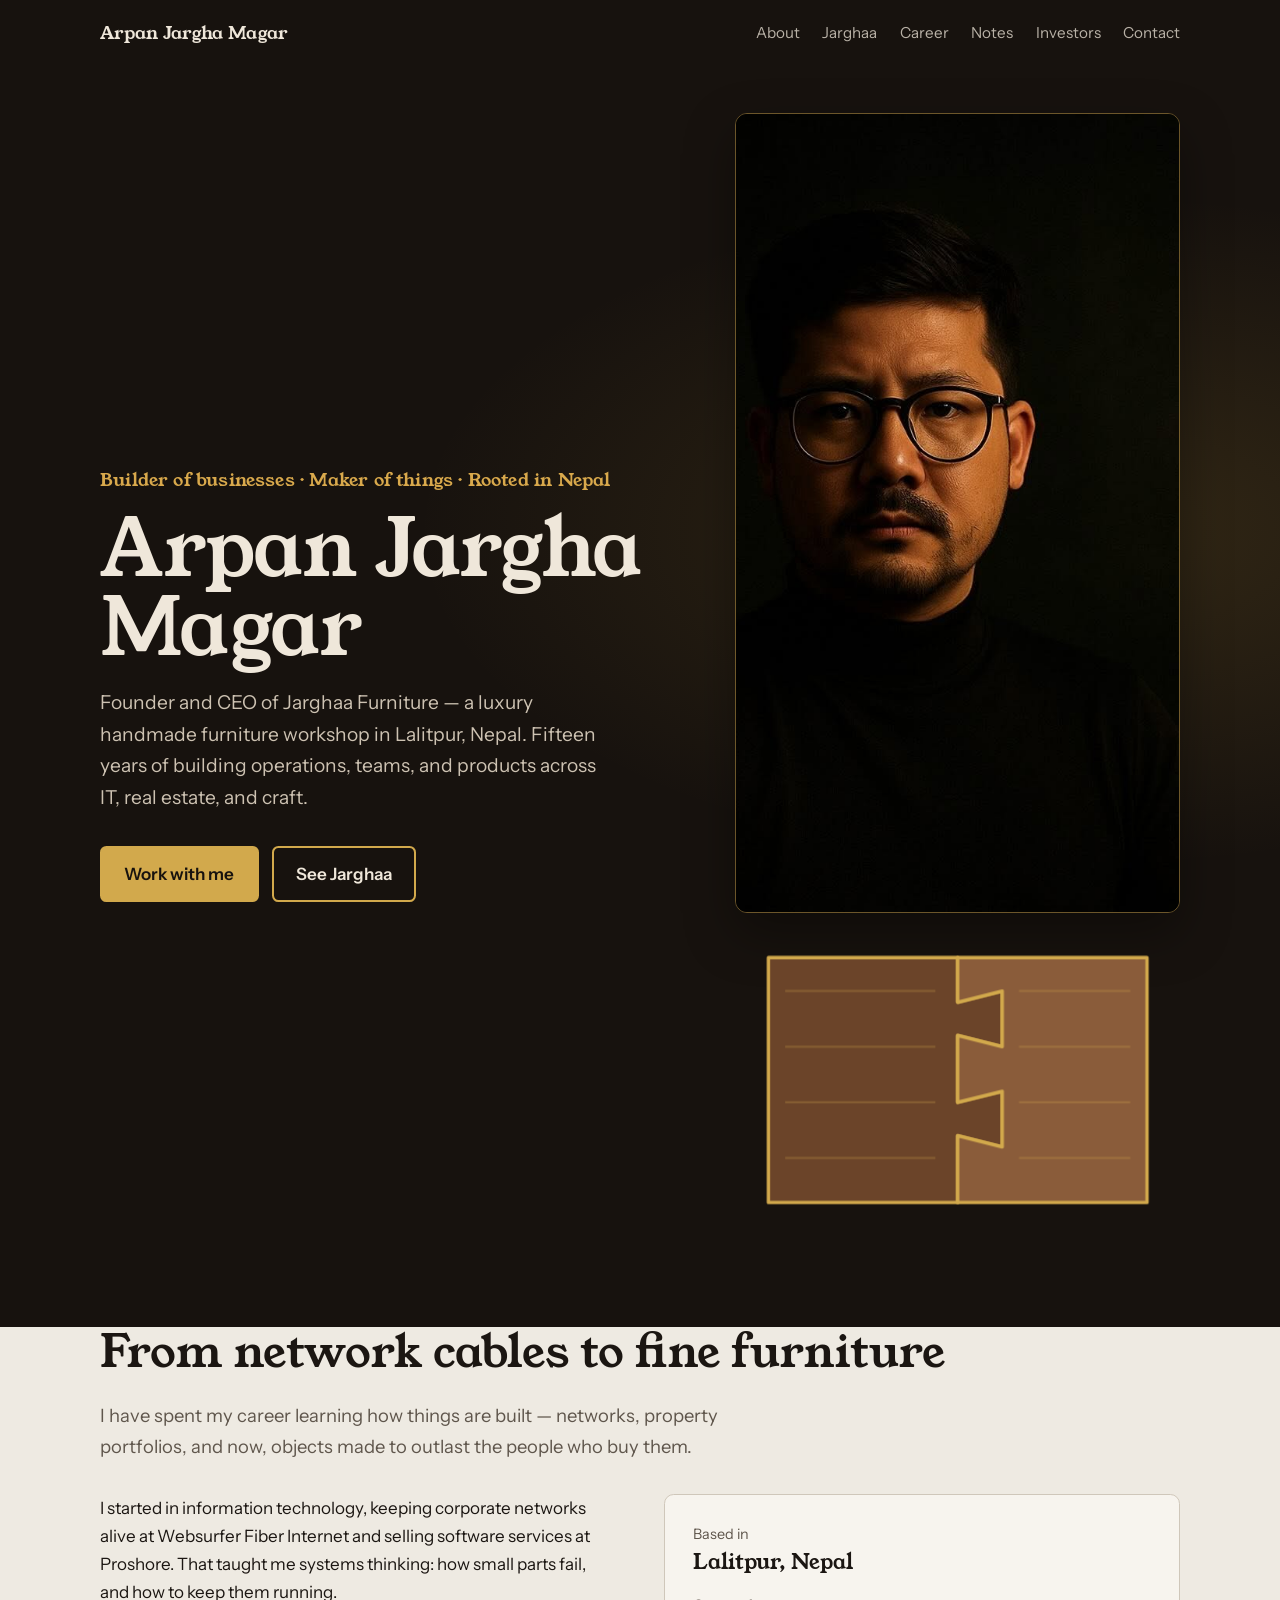
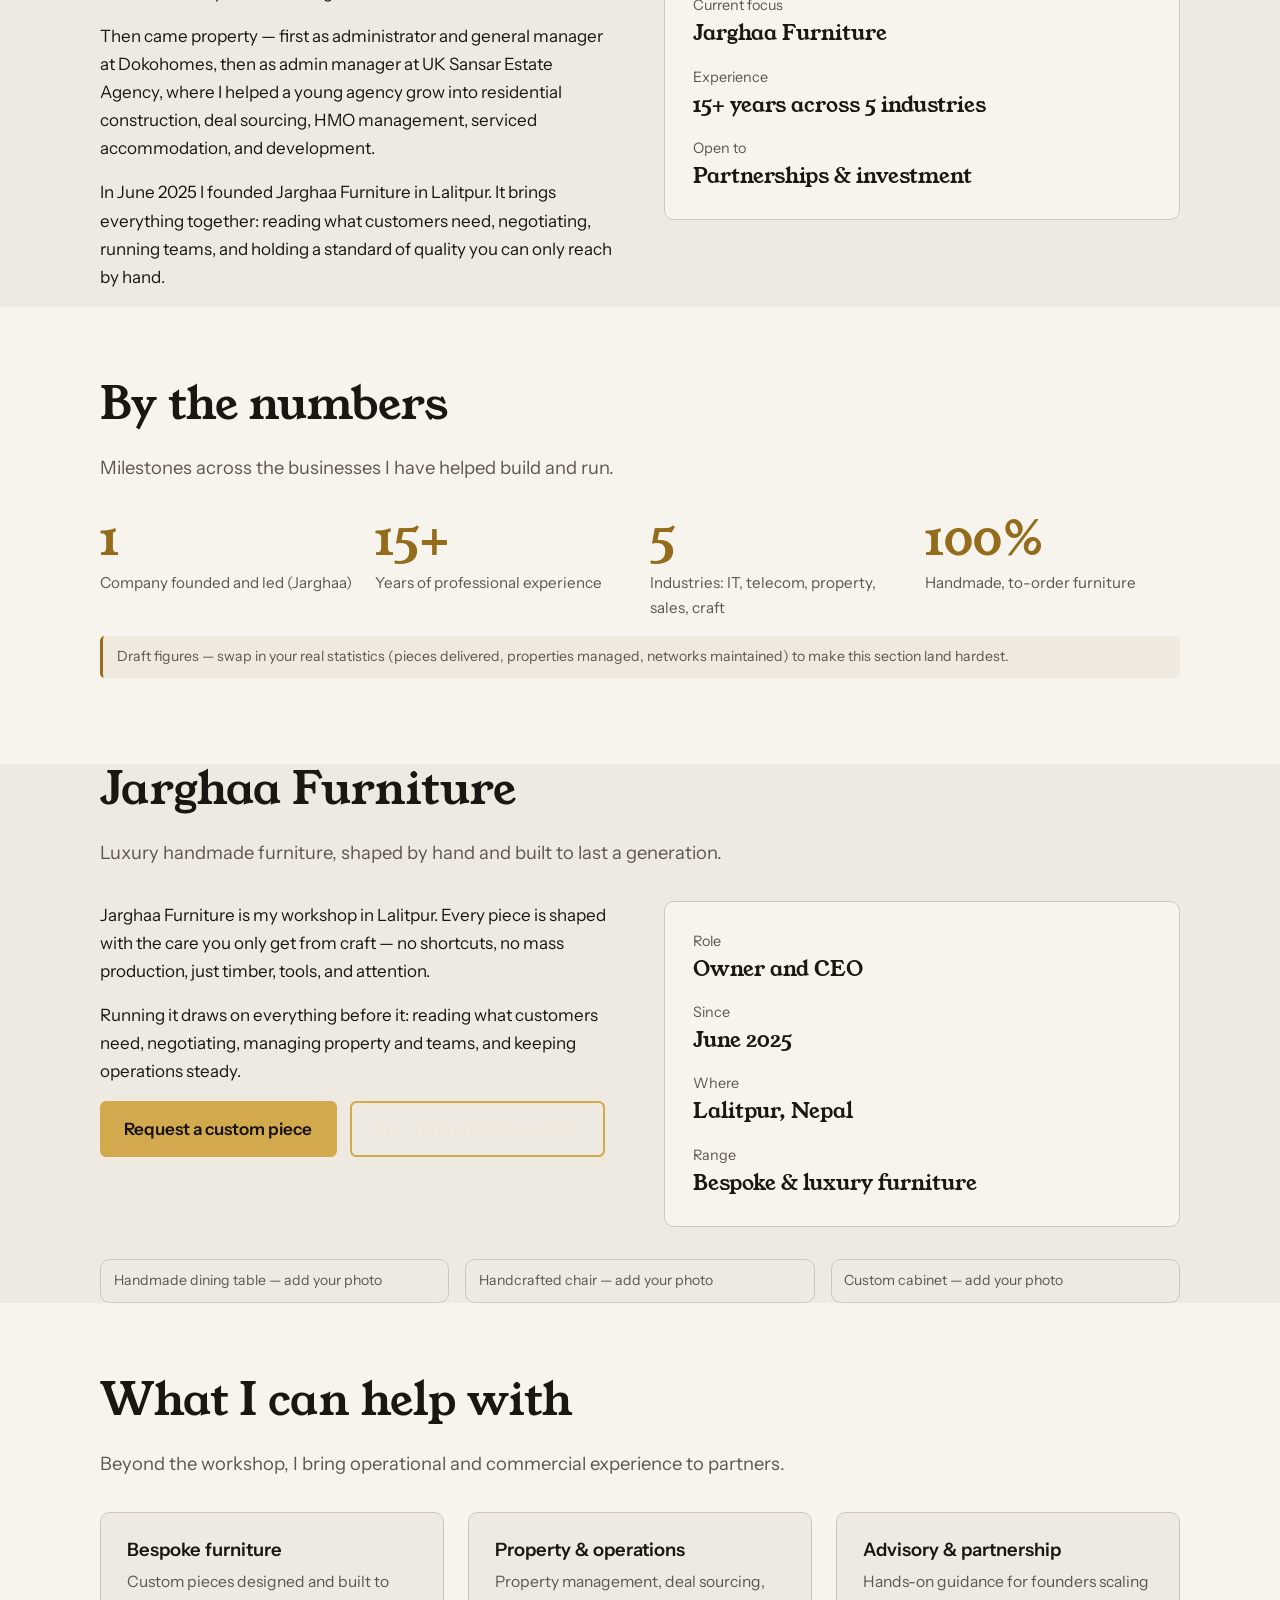
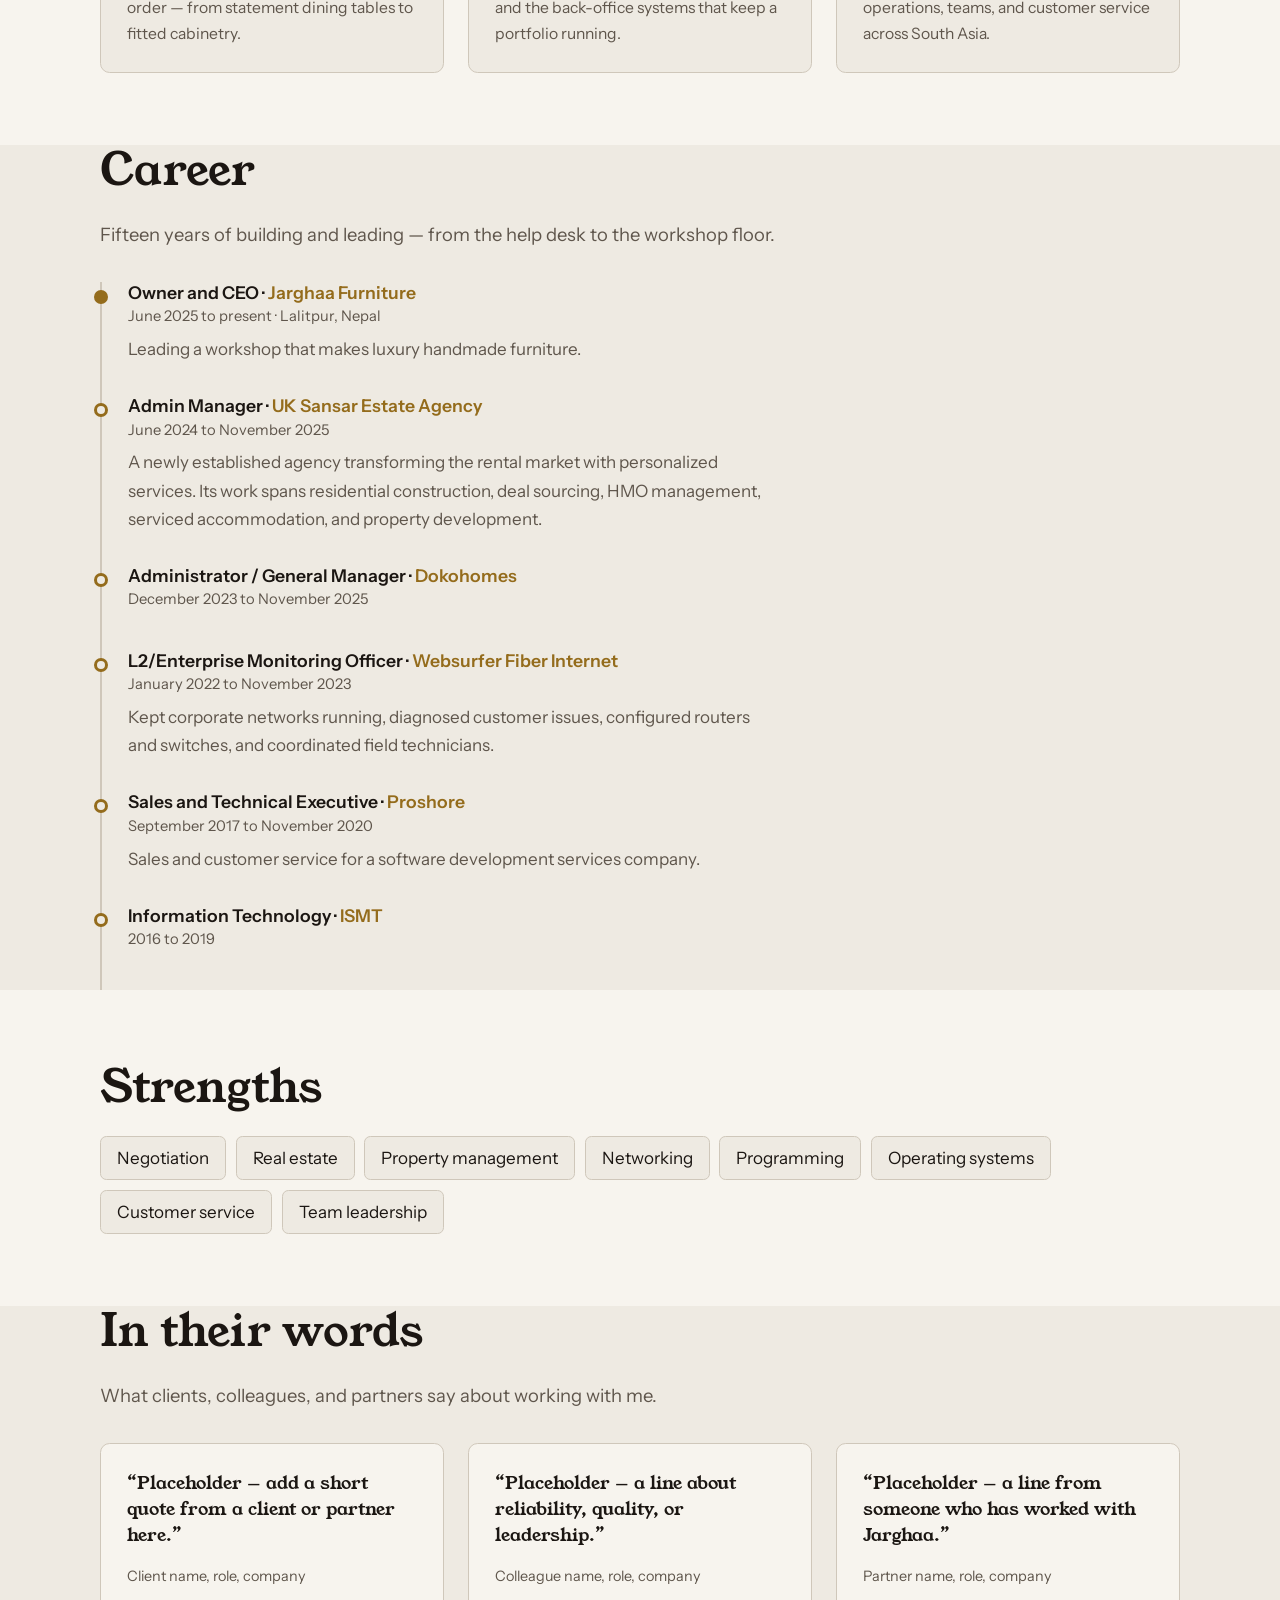
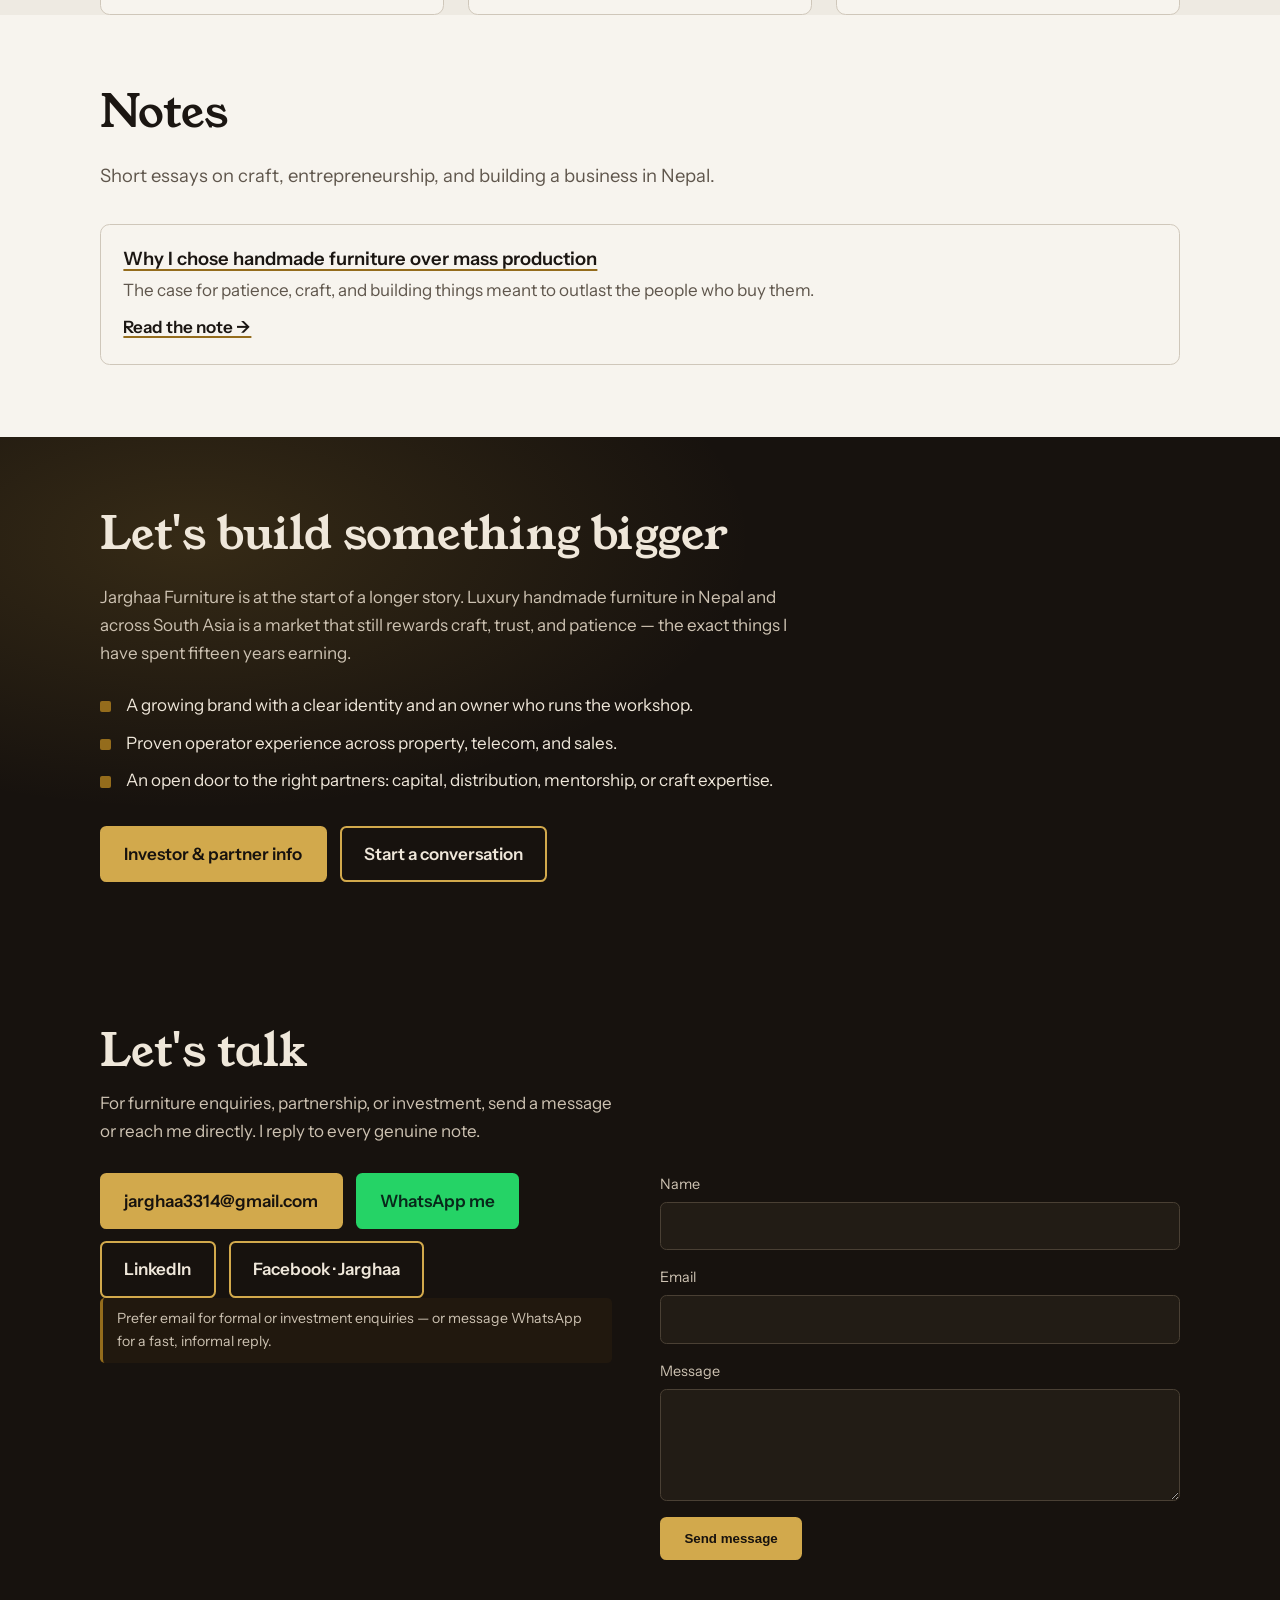
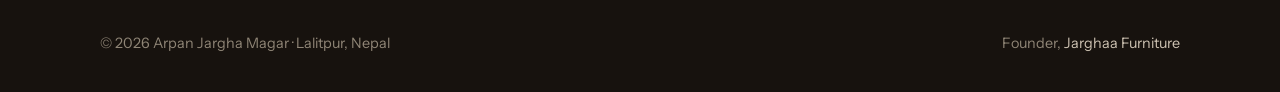
==== commit ada1d66f: "Wire in real WhatsApp number, use uploaded assets/headshot.jpg, set share image to headshot" ====
--- a/index.html
+++ b/index.html
@@ -16,12 +16,12 @@
 <meta property="og:title" content="Arpan Jargha Magar · Founder, Jarghaa Furniture">
 <meta property="og:description" content="Entrepreneur and founder of Jarghaa Furniture — luxury handmade furniture from Lalitpur, Nepal. Open to partnerships and investment.">
 <meta property="og:url" content="https://jarghaa.github.io/Jarghaa-portfolio/">
-<meta property="og:image" content="assets/images/og-cover.jpg">
+<meta property="og:image" content="https://jarghaa.github.io/Jarghaa-portfolio/assets/headshot.jpg">
 <meta property="og:site_name" content="Arpan Jargha Magar">
 <meta name="twitter:card" content="summary_large_image">
 <meta name="twitter:title" content="Arpan Jargha Magar · Founder, Jarghaa Furniture">
 <meta name="twitter:description" content="Entrepreneur and founder of Jarghaa Furniture — luxury handmade furniture from Lalitpur, Nepal.">
-<meta name="twitter:image" content="assets/images/og-cover.jpg">
+<meta name="twitter:image" content="https://jarghaa.github.io/Jarghaa-portfolio/assets/headshot.jpg">
 
 <!-- Favicon (inline SVG monogram) -->
 <link rel="icon" href="data:image/svg+xml,%3Csvg xmlns='http://www.w3.org/2000/svg' viewBox='0 0 64 64'%3E%3Crect width='64' height='64' rx='12' fill='%2317120E'/%3E%3Ctext x='32' y='44' font-family='Georgia,serif' font-size='34' fill='%23D2A94C' text-anchor='middle'%3EAM%3C/text%3E%3C/svg%3E">
@@ -58,7 +58,7 @@
         </div>
       </div>
       <figure class="portrait">
-        <img src="assets/images/headshot.jpg" alt="Portrait of Arpan Jargha Magar" width="800" height="800" loading="eager"
+        <img src="assets/headshot.jpg" alt="Portrait of Arpan Jargha Magar" width="800" height="800" loading="eager"
              onerror="this.hidden=true;this.nextElementSibling.hidden=false">
         <svg class="joint" hidden viewBox="0 0 400 300" role="img" aria-label="Two wooden boards locking together with a dovetail joint">
           <g class="a"><path d="M30 40H200V80L240 70V120L200 110V170L240 160V210L200 200V260H30Z" fill="#6B4429" stroke="#D2A94C" stroke-width="3" stroke-linejoin="round"/>
@@ -217,13 +217,13 @@
     <div class="contact-grid">
       <div>
         <div class="btns">
-          <!-- TODO: set your real email and, if you use it, WhatsApp / phone -->
+          <!-- Contact channels: email, WhatsApp, LinkedIn, Facebook -->
           <a class="btn main" href="mailto:jarghaa3314@gmail.com">jarghaa3314@gmail.com</a>
-          <a class="btn wa" href="https://wa.me/9770000000000">WhatsApp me</a>
+          <a class="btn wa" href="https://wa.me/9779818654453">WhatsApp me</a>
           <a class="btn alt" href="https://www.linkedin.com/in/arpan-magar-98564b136/">LinkedIn</a>
           <a class="btn alt" href="https://www.facebook.com/jarghaa">Facebook · Jarghaa</a>
         </div>
-        <p class="todo">TODO: replace the placeholder WhatsApp number (9770000000000) with your real number in international format, digits only.</p>
+        <p class="todo">Prefer email for formal or investment enquiries — or message WhatsApp for a fast, informal reply.</p>
       </div>
       <!-- Set the form "action" to your Formspree/Netlify endpoint (see README). -->
       <form class="form" method="post" action="https://formspree.io/f/REPLACE_ME">
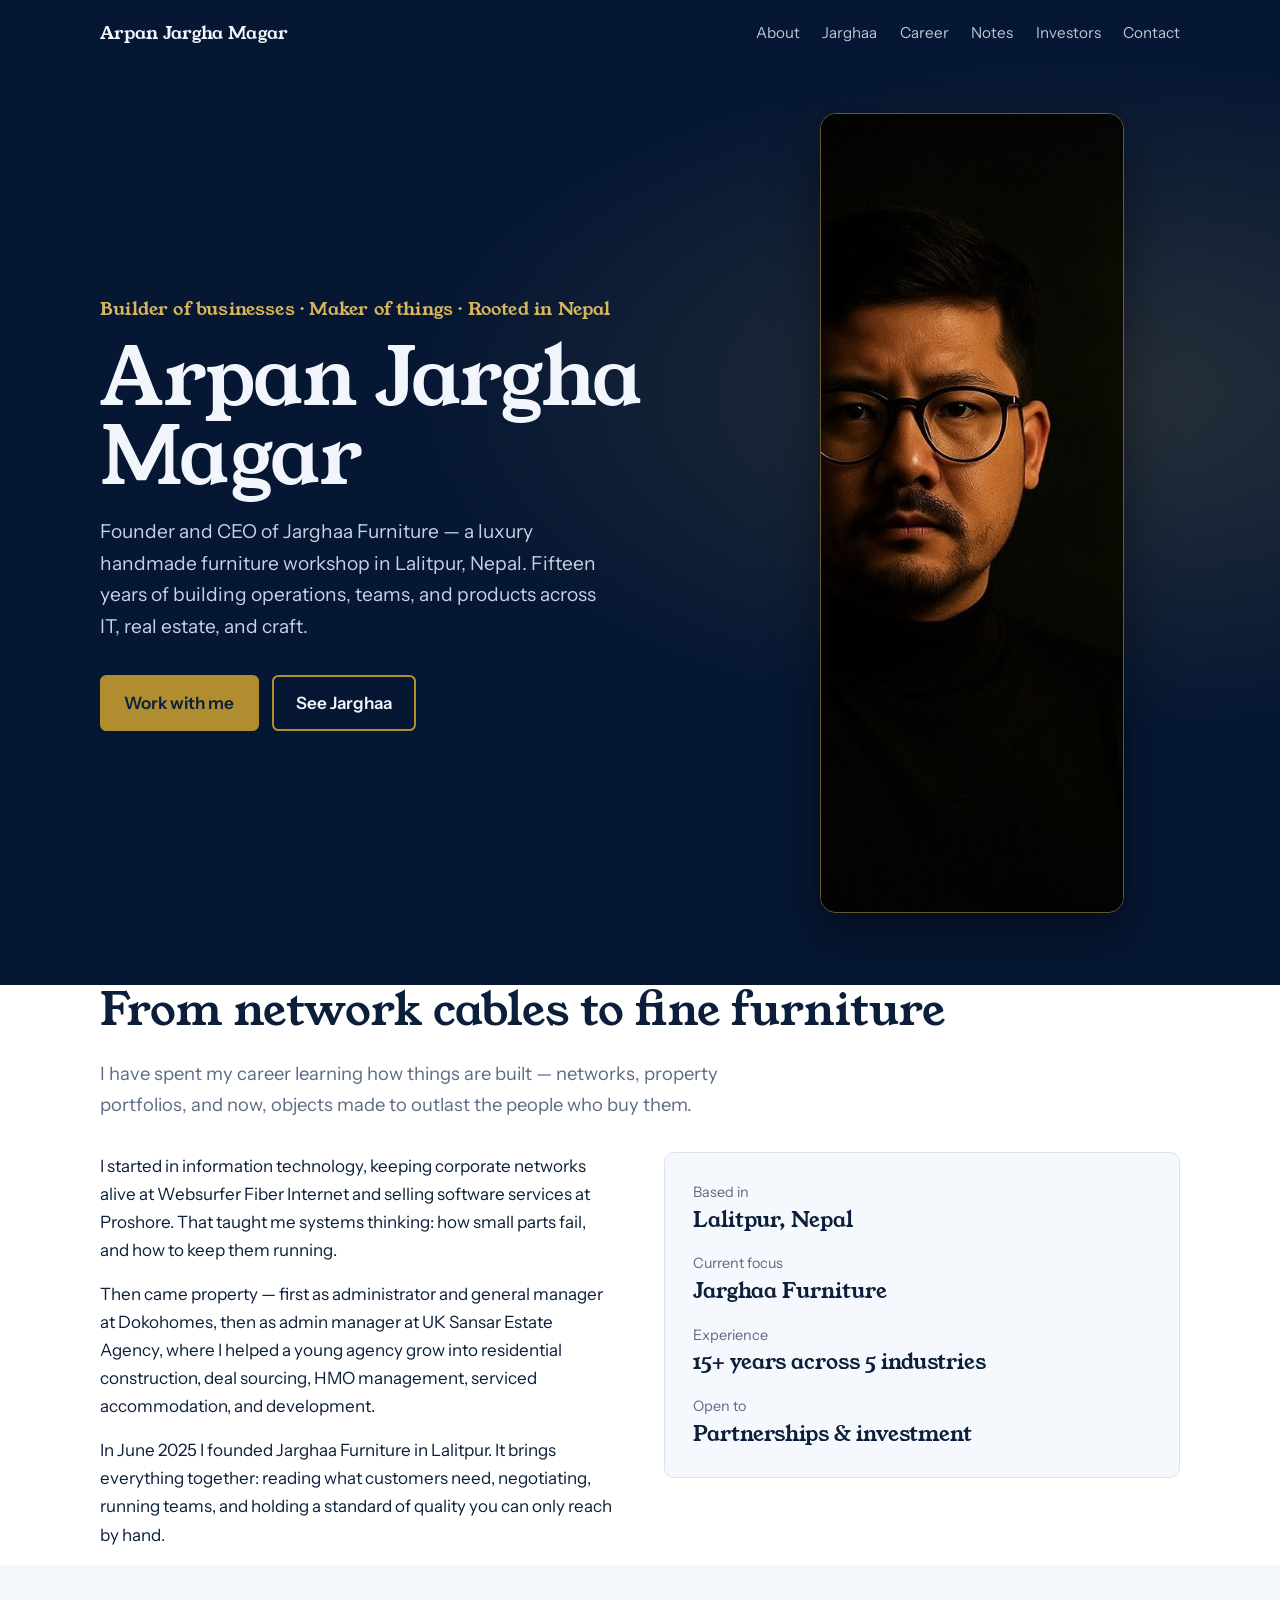
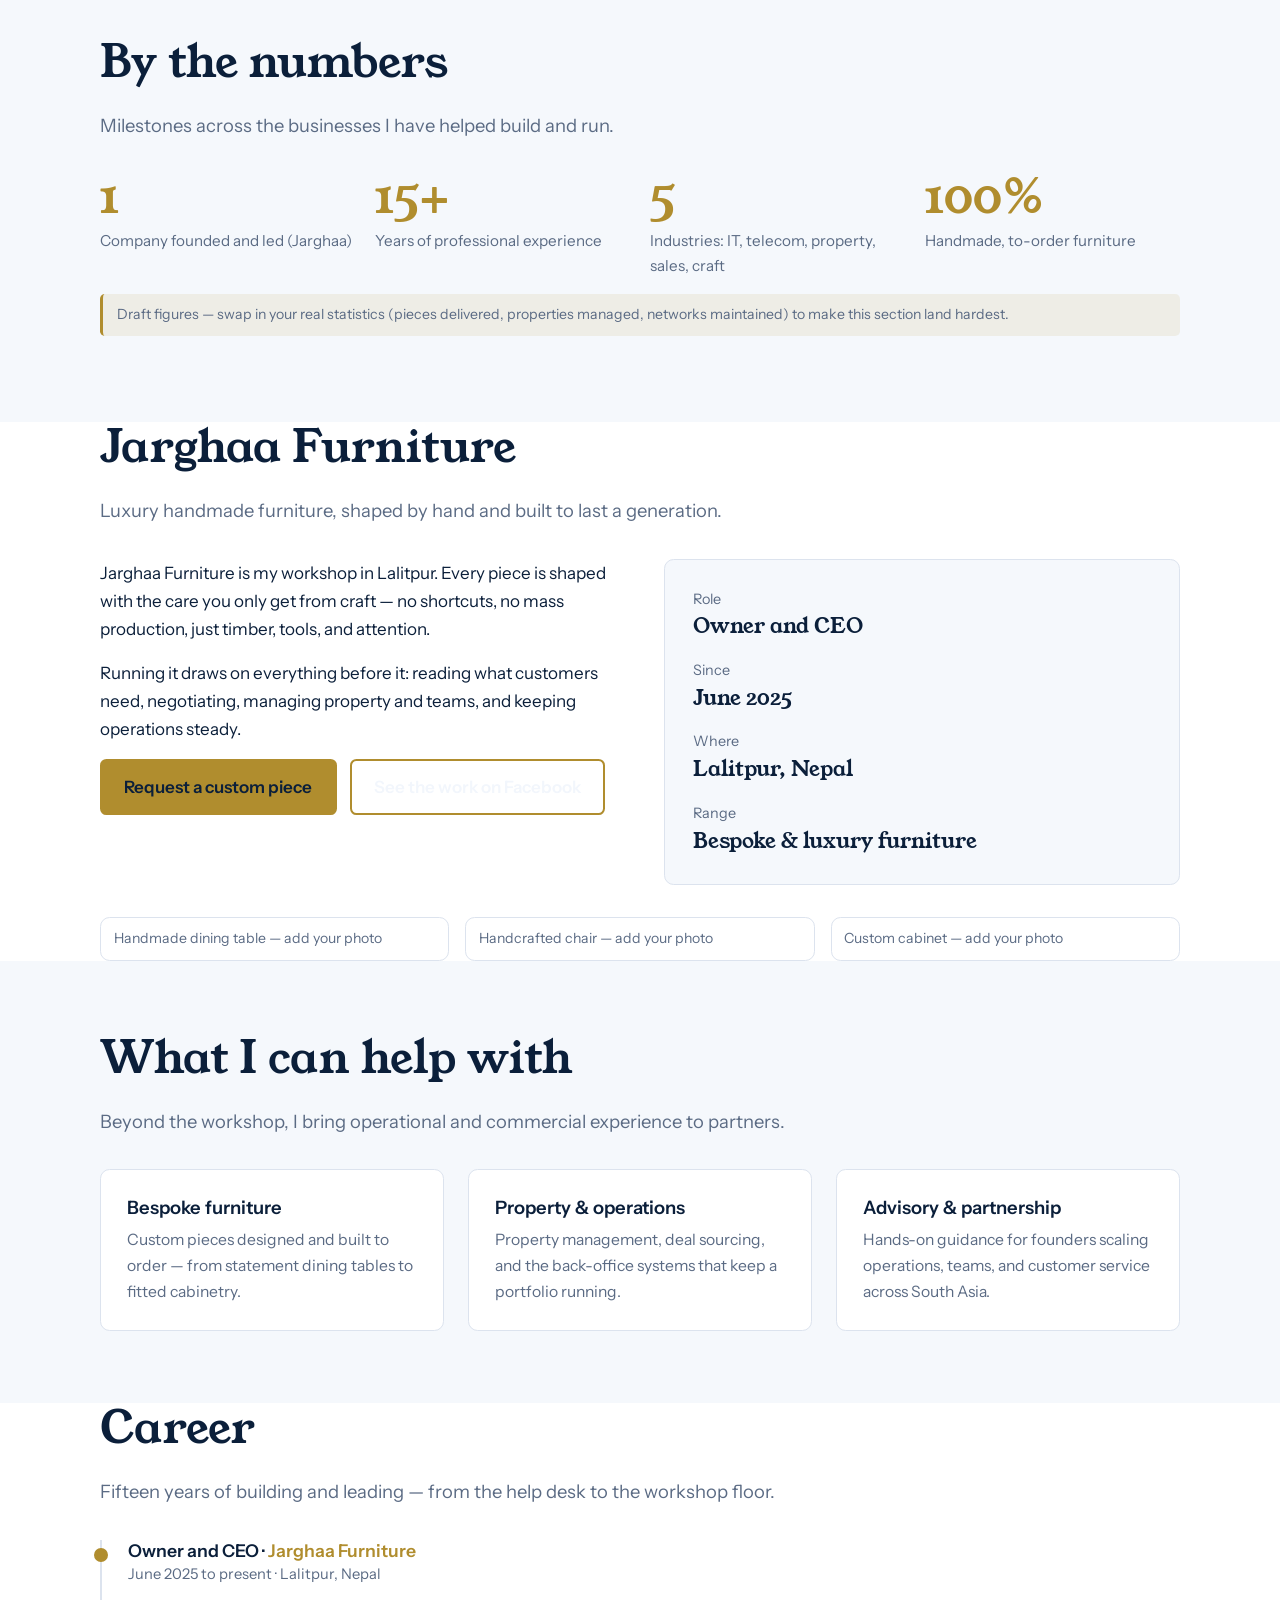
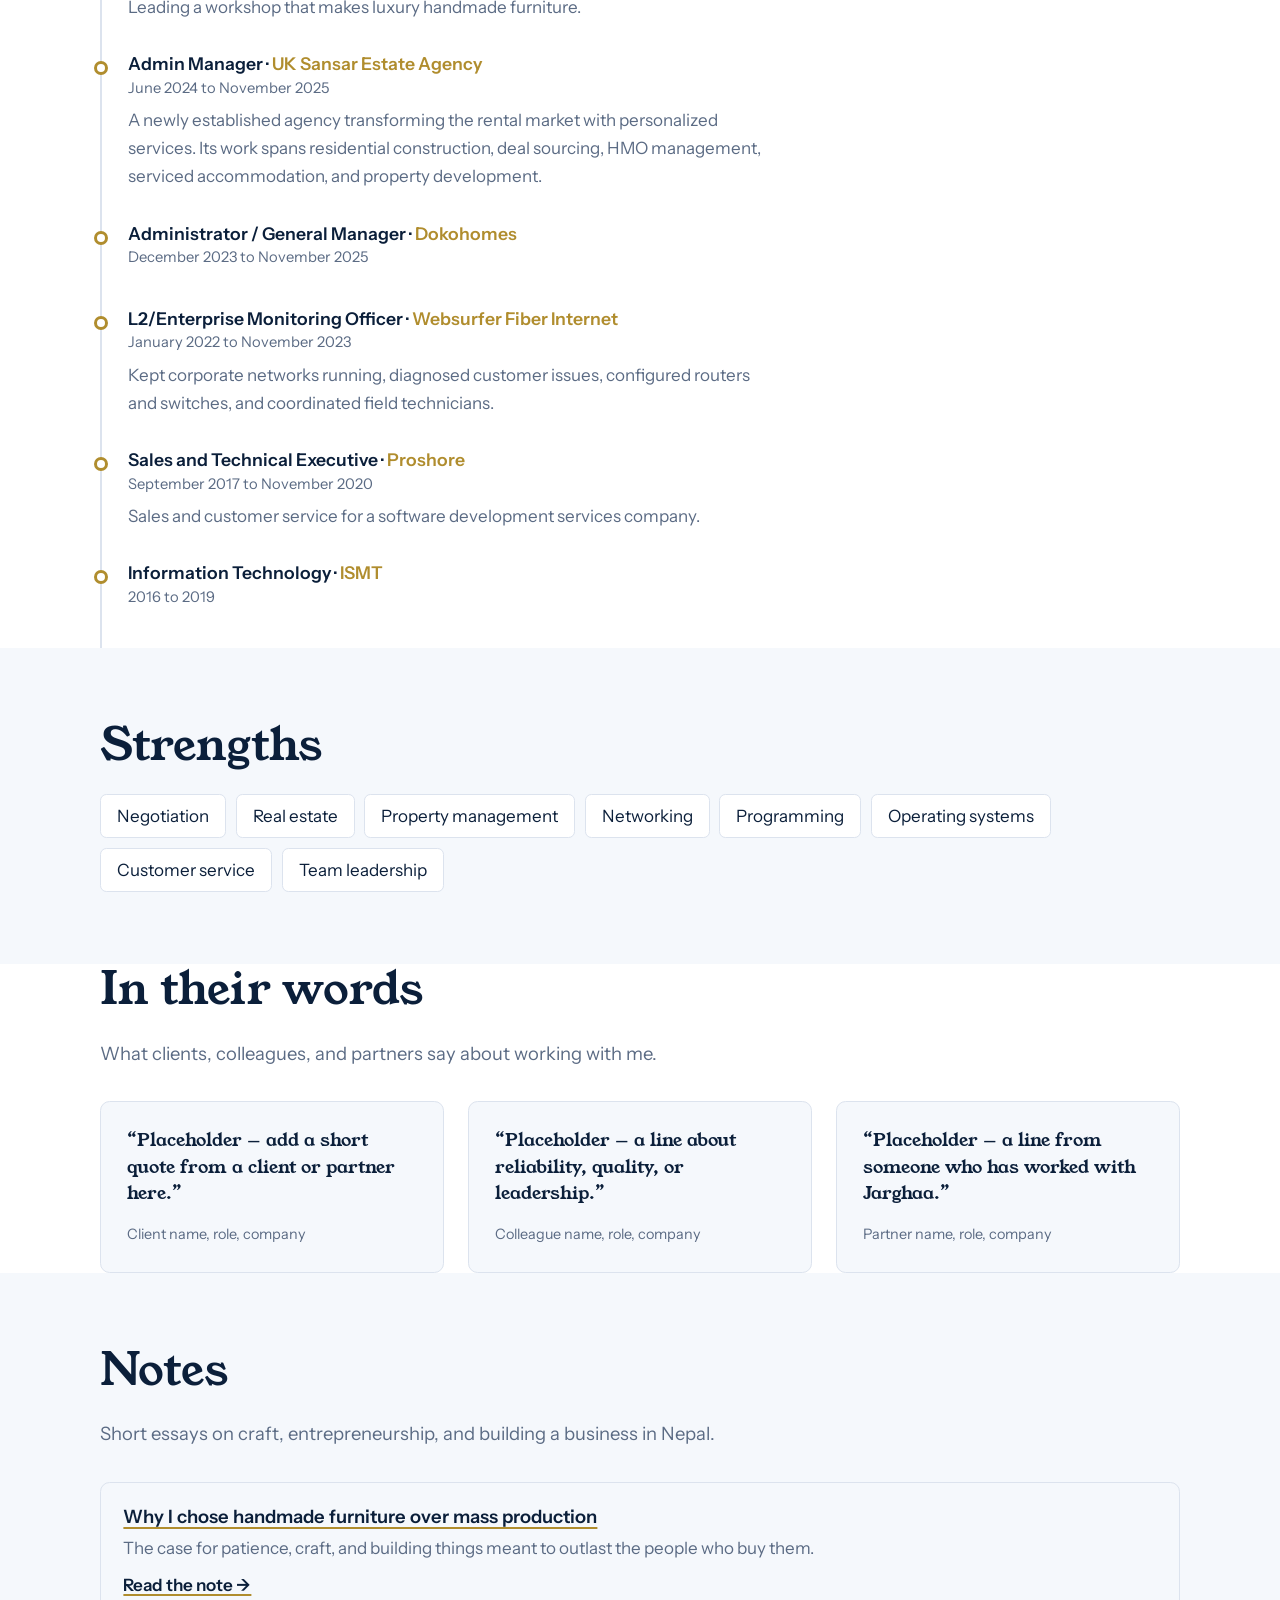
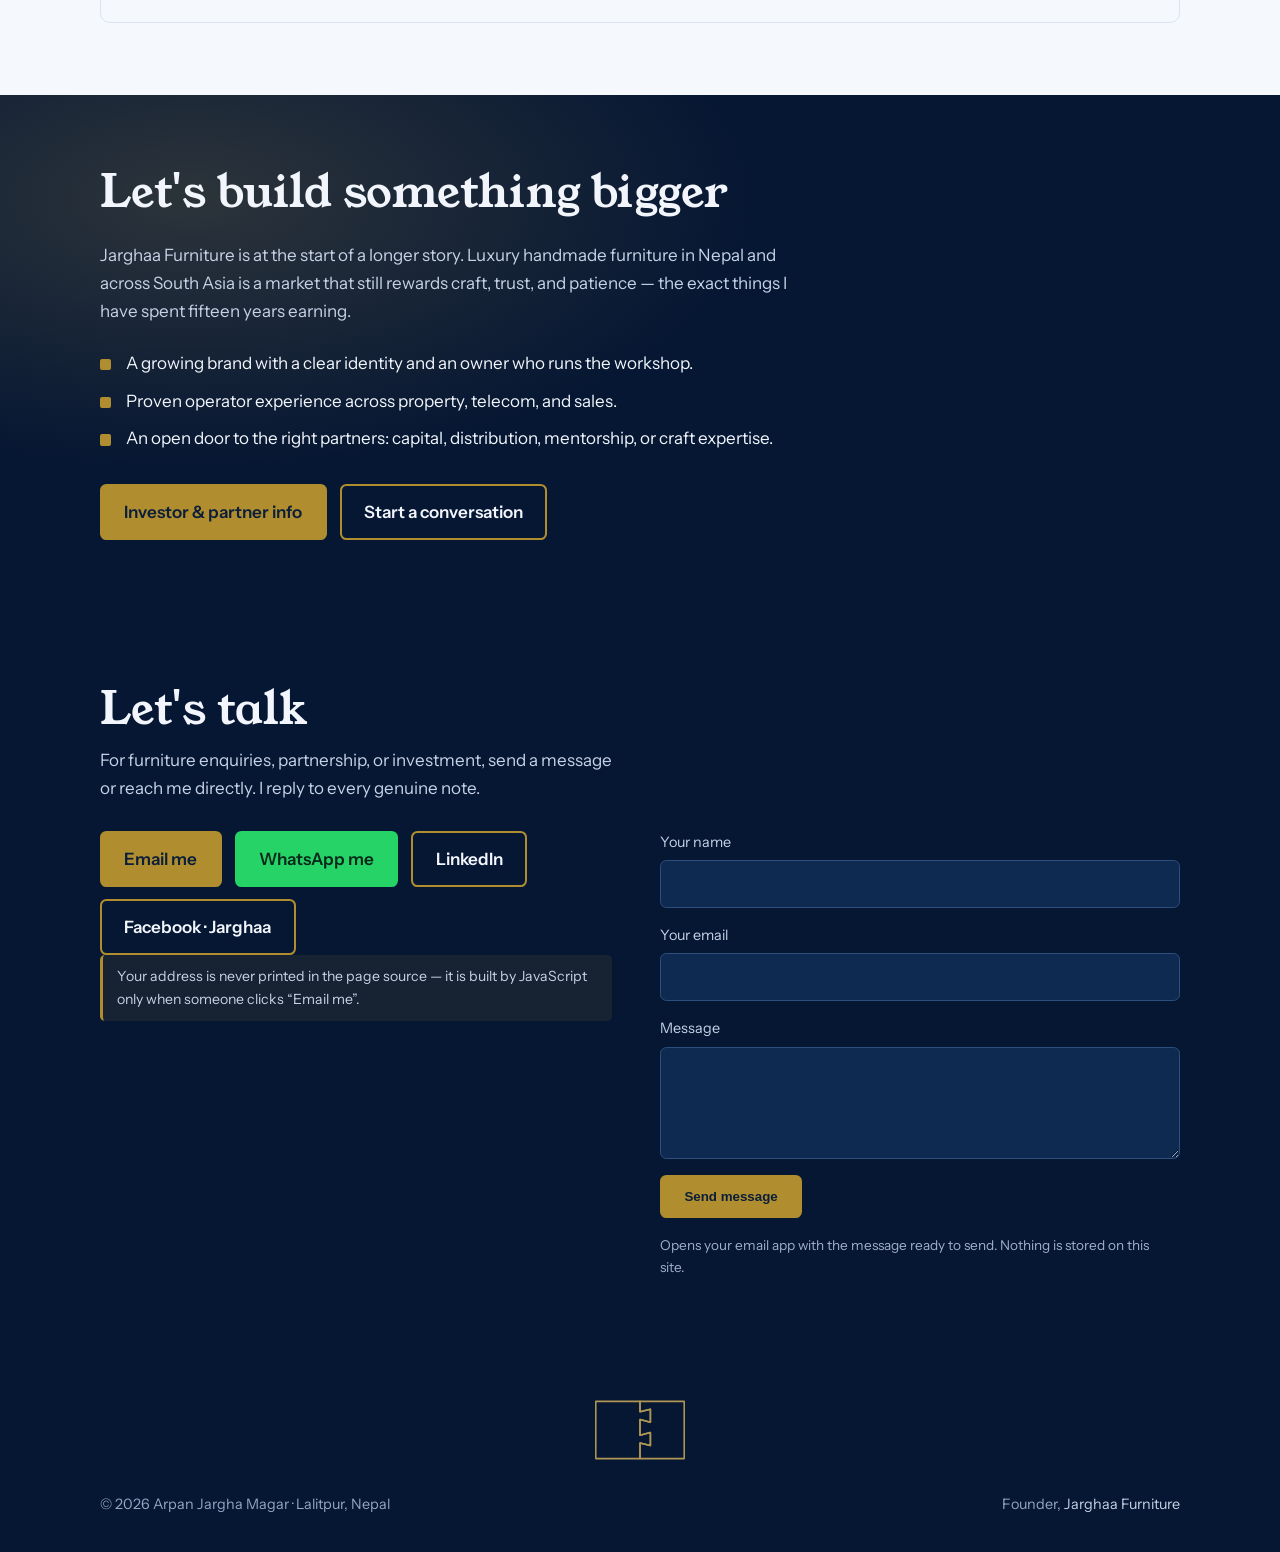
==== commit 794b20e0: "Navy/white/gold theme; move headshot to assets/images; shrink hero portrait; relocate dovetail mark " ====
--- a/index.html
+++ b/index.html
@@ -8,7 +8,7 @@
 <meta name="author" content="Arpan Jargha Magar">
 <meta name="keywords" content="Arpan Jargha Magar, Jarghaa Furniture, handmade furniture Nepal, luxury furniture Lalitpur, Nepali entrepreneur, furniture manufacturer Nepal, custom furniture Kathmandu">
 <meta name="robots" content="index, follow">
-<meta name="theme-color" content="#17120E">
+<meta name="theme-color" content="#0B2447">
 <link rel="canonical" href="https://jarghaa.github.io/Jarghaa-portfolio/">
 
 <!-- Open Graph / social sharing -->
@@ -16,7 +16,7 @@
 <meta property="og:title" content="Arpan Jargha Magar · Founder, Jarghaa Furniture">
 <meta property="og:description" content="Entrepreneur and founder of Jarghaa Furniture — luxury handmade furniture from Lalitpur, Nepal. Open to partnerships and investment.">
 <meta property="og:url" content="https://jarghaa.github.io/Jarghaa-portfolio/">
-<meta property="og:image" content="https://jarghaa.github.io/Jarghaa-portfolio/assets/headshot.jpg">
+<meta property="og:image" content="https://jarghaa.github.io/Jarghaa-portfolio/assets/images/headshot.jpg">
 <meta property="og:site_name" content="Arpan Jargha Magar">
 <meta name="twitter:card" content="summary_large_image">
 <meta name="twitter:title" content="Arpan Jargha Magar · Founder, Jarghaa Furniture">
@@ -24,7 +24,7 @@
 <meta name="twitter:image" content="https://jarghaa.github.io/Jarghaa-portfolio/assets/headshot.jpg">
 
 <!-- Favicon (inline SVG monogram) -->
-<link rel="icon" href="data:image/svg+xml,%3Csvg xmlns='http://www.w3.org/2000/svg' viewBox='0 0 64 64'%3E%3Crect width='64' height='64' rx='12' fill='%2317120E'/%3E%3Ctext x='32' y='44' font-family='Georgia,serif' font-size='34' fill='%23D2A94C' text-anchor='middle'%3EAM%3C/text%3E%3C/svg%3E">
+<link rel="icon" href="data:image/svg+xml,%3Csvg xmlns='http://www.w3.org/2000/svg' viewBox='0 0 64 64'%3E%3Crect width='64' height='64' rx='12' fill='%230B2447'/%3E%3Ctext x='32' y='44' font-family='Georgia,serif' font-size='34' fill='%23D9B65C' text-anchor='middle'%3EAM%3C/text%3E%3C/svg%3E">
 
 <link rel="preconnect" href="https://fonts.googleapis.com">
 <link rel="preconnect" href="https://fonts.gstatic.com" crossorigin>
@@ -58,14 +58,7 @@
         </div>
       </div>
       <figure class="portrait">
-        <img src="assets/headshot.jpg" alt="Portrait of Arpan Jargha Magar" width="800" height="800" loading="eager"
-             onerror="this.hidden=true;this.nextElementSibling.hidden=false">
-        <svg class="joint" hidden viewBox="0 0 400 300" role="img" aria-label="Two wooden boards locking together with a dovetail joint">
-          <g class="a"><path d="M30 40H200V80L240 70V120L200 110V170L240 160V210L200 200V260H30Z" fill="#6B4429" stroke="#D2A94C" stroke-width="3" stroke-linejoin="round"/>
-            <path d="M45 70H180M45 120H180M45 170H180M45 220H180" stroke="#D2A94C" stroke-opacity=".25" stroke-width="2"/></g>
-          <g class="b"><path d="M200 40V80L240 70V120L200 110V170L240 160V210L200 200V260H370V40Z" fill="#8A5C3A" stroke="#D2A94C" stroke-width="3" stroke-linejoin="round"/>
-            <path d="M255 70H355M255 120H355M255 170H355M255 220H355" stroke="#D2A94C" stroke-opacity=".25" stroke-width="2"/></g>
-        </svg>
+        <img src="assets/images/headshot.jpg" alt="Portrait of Arpan Jargha Magar" width="800" height="800" loading="eager">
       </figure>
     </div>
   </div>
@@ -217,20 +210,20 @@
     <div class="contact-grid">
       <div>
         <div class="btns">
-          <!-- Contact channels: email, WhatsApp, LinkedIn, Facebook -->
-          <a class="btn main" href="mailto:jarghaa3314@gmail.com">jarghaa3314@gmail.com</a>
+          <!-- Email is assembled by JavaScript (see the script at the bottom) so scrapers cannot harvest it. -->
+          <a class="btn main" id="email-link" href="#" rel="nofollow">Email me</a>
           <a class="btn wa" href="https://wa.me/9779818654453">WhatsApp me</a>
           <a class="btn alt" href="https://www.linkedin.com/in/arpan-magar-98564b136/">LinkedIn</a>
           <a class="btn alt" href="https://www.facebook.com/jarghaa">Facebook · Jarghaa</a>
         </div>
-        <p class="todo">Prefer email for formal or investment enquiries — or message WhatsApp for a fast, informal reply.</p>
-      </div>
-      <!-- Set the form "action" to your Formspree/Netlify endpoint (see README). -->
-      <form class="form" method="post" action="https://formspree.io/f/REPLACE_ME">
-        <label>Name<input type="text" name="name" required autocomplete="name"></label>
-        <label>Email<input type="email" name="email" required autocomplete="email"></label>
+        <p class="todo">Your address is never printed in the page source — it is built by JavaScript only when someone clicks “Email me”.</p>
+      </div>
+      <form class="form" id="contact-form">
+        <label>Your name<input type="text" name="name" required autocomplete="name"></label>
+        <label>Your email<input type="email" name="email" required autocomplete="email"></label>
         <label>Message<textarea name="message" required></textarea></label>
         <button class="btn main" type="submit">Send message</button>
+        <p class="note">Opens your email app with the message ready to send. Nothing is stored on this site.</p>
       </form>
     </div>
   </div>
@@ -238,8 +231,16 @@
 
 <footer>
   <div class="wrap">
-    <span>© <span id="year">2025</span> Arpan Jargha Magar · Lalitpur, Nepal</span>
-    <span>Founder, <a href="https://www.facebook.com/jarghaa">Jarghaa Furniture</a></span>
+    <div class="foot-top">
+      <svg class="brandmark" viewBox="0 0 400 300" role="img" aria-label="Jarghaa dovetail joint mark">
+        <path d="M30 40H200V80L240 70V120L200 110V170L240 160V210L200 200V260H30Z" fill="none" stroke="#D9B65C" stroke-width="6" stroke-linejoin="round"/>
+        <path d="M200 40V80L240 70V120L200 110V170L240 160V210L200 200V260H370V40Z" fill="none" stroke="#D9B65C" stroke-width="6" stroke-linejoin="round"/>
+      </svg>
+    </div>
+    <div class="foot-bottom">
+      <span>© <span id="year">2025</span> Arpan Jargha Magar · Lalitpur, Nepal</span>
+      <span>Founder, <a href="https://www.facebook.com/jarghaa">Jarghaa Furniture</a></span>
+    </div>
   </div>
 </footer>
 
@@ -259,7 +260,33 @@
   "sameAs": ["https://www.linkedin.com/in/arpan-magar-98564b136/"]
 }
 </script>
-<script>document.getElementById('year').textContent=new Date().getFullYear();</script>
+<script>
+(function(){
+  /* The address is split into character codes and rebuilt in the browser,
+     so it never appears as plain text in the page source. */
+  var user=[106,97,114,103,104,97,97,51,51,49,52];
+  var dom=[103,109,97,105,108,46,99,111,109];
+  var at=String.fromCharCode(64);
+  var addr=String.fromCharCode.apply(null,user)+at+String.fromCharCode.apply(null,dom);
+  var link=document.getElementById('email-link');
+  if(link){link.setAttribute('href','mailto:'+addr);}
+  var form=document.getElementById('contact-form');
+  if(form){
+    form.addEventListener('submit',function(e){
+      e.preventDefault();
+      var f=form.elements;
+      var name=(f.name.value||'').trim();
+      var email=(f.email.value||'').trim();
+      var msg=(f.message.value||'').trim();
+      if(!name||!email||!msg){alert('Please fill in every field.');return;}
+      var subject=encodeURIComponent('Website enquiry from '+name);
+      var body=encodeURIComponent(msg+'\n\n— '+name+' ('+email+')');
+      window.location.href='mailto:'+addr+'?subject='+subject+'&body='+body;
+    });
+  }
+  var y=document.getElementById('year'); if(y){y.textContent=new Date().getFullYear();}
+})();
+</script>
 </body>
 </html>
 
--- a/assets/theme.css
+++ b/assets/theme.css
@@ -1,14 +1,18 @@
-/* Arpan Magar — portfolio theme */
+/* Arpan Jargha Magar — portfolio theme: Navy · Crisp White · Gold */
 :root{
-  --bg:#EEEAE2;--ink:#1B1612;--mute:#5F564C;--line:#CFC7BA;--card:#F7F4EE;
-  --brass:#946C1C;--wood:#6B4429;--dk:#17120E;--dk-ink:#EFE7DA;
+  --bg:#FFFFFF;--ink:#0B1F3A;--mute:#5B6B84;--line:#DCE3EE;--card:#F5F8FC;
+  --navy:#0B2447;--navy-deep:#061733;
+  --gold:#B08D2E;--gold-soft:#D9B65C;
+  --brass:var(--gold);
+  --dk:var(--navy-deep);--dk-ink:#F2F6FC;
   --serif:"Young Serif",Georgia,"Times New Roman",serif;
   --sans:"Instrument Sans",system-ui,-apple-system,"Segoe UI",sans-serif;
 }
 @media (prefers-color-scheme:dark){:root:not([data-theme="light"]){
-  --bg:#100D0A;--ink:#EDE6DA;--mute:#A89E91;--line:#2E2720;--card:#1A1510;--brass:#D2A94C;
+  --bg:#071628;--ink:#EAF0FA;--mute:#9FB0C8;--line:#1D3457;--card:#0E2444;
+  --gold:#E4C56A;--brass:var(--gold);--dk:#04101F;--dk-ink:#EAF0FA;
 }}
-:root[data-theme="dark"]{--bg:#100D0A;--ink:#EDE6DA;--mute:#A89E91;--line:#2E2720;--card:#1A1510;--brass:#D2A94C}
+:root[data-theme="dark"]{--bg:#071628;--ink:#EAF0FA;--mute:#9FB0C8;--line:#1D3457;--card:#0E2444;--gold:#E4C56A;--brass:var(--gold);--dk:#04101F;--dk-ink:#EAF0FA}
 *,*::before,*::after{box-sizing:border-box}
 html{height:100%;scroll-behavior:smooth;scroll-padding-top:1rem;-webkit-text-size-adjust:100%}
 body{margin:0;min-height:100%;background:var(--bg);color:var(--ink);
@@ -16,36 +20,31 @@
   padding-top:env(safe-area-inset-top,0px);padding-bottom:env(safe-area-inset-bottom,0px)}
 a{color:inherit}
 img{max-width:100%;display:block}
-:focus-visible{outline:3px solid var(--brass);outline-offset:3px}
+:focus-visible{outline:3px solid var(--gold);outline-offset:3px}
 .wrap{max-width:70rem;margin:0 auto;padding:0 1.25rem}
 
 /* Hero */
 .hero{background:var(--dk);color:var(--dk-ink);
-  background-image:radial-gradient(60rem 30rem at 85% 40%,rgba(194,153,58,.16),transparent 70%)}
+  background-image:radial-gradient(60rem 30rem at 85% 40%,rgba(217,182,92,.16),transparent 70%)}
 .bar{display:flex;justify-content:space-between;align-items:center;gap:1rem;padding:1.25rem 0;flex-wrap:wrap}
 .bar strong{font:400 1.1rem var(--serif)}
 .bar nav{display:flex;gap:1.4rem;font-size:.95rem;flex-wrap:wrap}
-.bar nav a{text-decoration:none;opacity:.75}
+.bar nav a{text-decoration:none;opacity:.78}
 .bar nav a:hover{opacity:1}
-.hero-grid{display:grid;grid-template-columns:1.15fr .85fr;gap:2rem;align-items:center;padding:3rem 0 4.5rem}
+.hero-grid{display:grid;grid-template-columns:1.2fr .8fr;gap:2.5rem;align-items:center;padding:3rem 0 4.5rem}
 h1{font:400 clamp(2.6rem,7vw,5rem)/.98 var(--serif);margin:0 0 1.25rem;letter-spacing:-.015em}
-.portrait{margin:0}
-.portrait img{width:100%;aspect-ratio:1/1;object-fit:cover;border-radius:.75rem;
-  border:1px solid rgba(210,169,76,.45);box-shadow:0 20px 50px rgba(0,0,0,.35)}
-.tagline{font:400 1.15rem/1.5 var(--serif);color:#D9A94C;margin:0 0 1rem;letter-spacing:.01em}
-.sub{font-size:1.2rem;max-width:32rem;margin:0 0 2rem;color:#CDC2B2}
+.tagline{font:400 1.15rem/1.5 var(--serif);color:var(--gold-soft);margin:0 0 1rem;letter-spacing:.01em}
+.sub{font-size:1.2rem;max-width:32rem;margin:0 0 2rem;color:#C6D2E6}
 .btns{display:flex;flex-wrap:wrap;gap:.8rem}
 .btn{display:inline-block;padding:.75rem 1.4rem;border-radius:.4rem;text-decoration:none;
-  font-weight:600;border:2px solid #D2A94C;transition:transform .15s ease,background .15s ease}
-.btn.main{background:#D2A94C;color:#17120E}
+  font-weight:600;border:2px solid var(--gold);transition:transform .15s ease,background .15s ease}
+.btn.main{background:var(--gold);color:#0B1F3A}
 .btn.alt{color:var(--dk-ink)}
 .btn.wa{background:#25D366;border-color:#25D366;color:#08281A}
 .btn:hover{transform:translateY(-2px)}
-.joint{width:100%;height:auto;overflow:visible}
-.joint .a{animation:slideA 1.6s .3s cubic-bezier(.2,.8,.2,1) both}
-.joint .b{animation:slideB 1.6s .3s cubic-bezier(.2,.8,.2,1) both}
-@keyframes slideA{from{transform:translateX(-70px);opacity:0}to{transform:none;opacity:1}}
-@keyframes slideB{from{transform:translateX(70px);opacity:0}to{transform:none;opacity:1}}
+.portrait{margin:0;display:flex;justify-content:center}
+.portrait img{width:100%;max-width:19rem;aspect-ratio:1/1;object-fit:cover;border-radius:1rem;
+  border:1px solid rgba(176,141,46,.55);box-shadow:0 20px 50px rgba(0,0,0,.45)}
 
 /* Sections */
 section{padding:4.5rem 0}
@@ -62,11 +61,11 @@
 section.section-alt .facts{background:var(--bg)}
 .facts dt{font-size:.9rem;color:var(--mute)}
 .facts dd{margin:0;font:400 1.3rem var(--serif)}
-.facts a{text-decoration-color:var(--brass);text-decoration-thickness:2px;text-underline-offset:.2em}
+.facts a{text-decoration-color:var(--gold);text-decoration-thickness:2px;text-underline-offset:.2em}
 
 /* Stats */
 .stats{display:grid;grid-template-columns:repeat(4,1fr);gap:1.25rem;margin:0;padding:0;list-style:none}
-.stats .num{display:block;font:400 clamp(2rem,4vw,3rem)/1 var(--serif);color:var(--brass)}
+.stats .num{display:block;font:400 clamp(2rem,4vw,3rem)/1 var(--serif);color:var(--gold)}
 .stats .lbl{display:block;font-size:.95rem;color:var(--mute);margin-top:.4rem}
 
 /* Gallery */
@@ -75,7 +74,7 @@
 .gallery img{aspect-ratio:4/3;object-fit:cover;width:100%}
 .gallery figcaption{padding:.6rem .8rem;font-size:.88rem;color:var(--mute)}
 
-/* Cards (services) */
+/* Cards */
 .cards{display:grid;grid-template-columns:repeat(3,1fr);gap:1.5rem}
 .card{background:var(--bg);border:1px solid var(--line);border-radius:.6rem;padding:1.6rem}
 section:not(.section-alt) .card{background:var(--card)}
@@ -86,10 +85,10 @@
 .timeline{list-style:none;margin:0;padding:0;border-left:2px solid var(--line)}
 .timeline li{position:relative;padding:0 0 2rem 1.6rem;max-width:44rem}
 .timeline li::before{content:"";position:absolute;left:-8px;top:.5rem;width:14px;height:14px;
-  border-radius:50%;background:var(--bg);border:3px solid var(--brass)}
-.timeline li.now::before{background:var(--brass)}
+  border-radius:50%;background:var(--bg);border:3px solid var(--gold)}
+.timeline li.now::before{background:var(--gold)}
 .timeline h3{font:600 1.1rem var(--sans);margin:0}
-.timeline .org{color:var(--brass);font-weight:600}
+.timeline .org{color:var(--gold);font-weight:600}
 .timeline .when{display:block;color:var(--mute);font-size:.92rem;margin:.1rem 0 .4rem}
 .timeline p{margin:0;color:var(--mute);max-width:40rem}
 
@@ -107,59 +106,64 @@
 
 /* Invest band */
 .invest{background:var(--dk);color:var(--dk-ink);
-  background-image:radial-gradient(50rem 24rem at 15% 20%,rgba(194,153,58,.18),transparent 70%)}
+  background-image:radial-gradient(50rem 24rem at 15% 20%,rgba(217,182,92,.18),transparent 70%)}
 .invest h2{color:var(--dk-ink)}
-.invest p{color:#CDC2B2;max-width:44rem}
+.invest p{color:#C6D2E6;max-width:44rem}
 .invest .points{margin:1.5rem 0 2rem;padding:0;list-style:none;display:grid;gap:.6rem;max-width:44rem}
 .invest .points li{padding-left:1.6rem;position:relative}
 .invest .points li::before{content:"";position:absolute;left:0;top:.6em;width:.7rem;height:.7rem;
-  border-radius:2px;background:var(--brass)}
+  border-radius:2px;background:var(--gold)}
+
 
 /* Contact + form */
 .contact{background:var(--dk);color:var(--dk-ink)}
 .contact h2{margin-bottom:.75rem}
-.contact p{margin:0 0 1.75rem;color:#CDC2B2;max-width:32rem}
+.contact p{margin:0 0 1.75rem;color:#C6D2E6;max-width:32rem}
 .contact-grid{display:grid;grid-template-columns:1fr 1fr;gap:2.5rem;align-items:start}
 .form{display:grid;gap:1rem}
-.form label{font-size:.9rem;color:#CDC2B2;display:grid;gap:.35rem}
-.form input,.form textarea{font:inherit;padding:.7rem .8rem;border-radius:.4rem;border:1px solid #4A4034;
-  background:#221C15;color:var(--dk-ink)}
+.form label{font-size:.9rem;color:#C6D2E6;display:grid;gap:.35rem}
+.form input,.form textarea{font:inherit;padding:.7rem .8rem;border-radius:.4rem;
+  border:1px solid #2E4E7E;background:#0F2A50;color:var(--dk-ink)}
 .form textarea{min-height:7rem;resize:vertical}
 .form button{justify-self:start;cursor:pointer}
+.form .note{font-size:.85rem;color:#9FB0C8;margin:0}
 
 /* Footer */
-footer{background:var(--dk);color:#8F8576;font-size:.9rem;padding:0 0 2.25rem}
-footer .wrap{display:flex;justify-content:space-between;gap:1rem;flex-wrap:wrap}
-footer a{color:#CDC2B2;text-decoration:none}
+footer{background:var(--dk);color:#93A6C2;font-size:.9rem;padding:2.5rem 0 2.25rem}
+footer .wrap{display:block}
+.foot-bottom{display:flex;justify-content:space-between;gap:1rem;flex-wrap:wrap;align-items:center}
+footer a{color:#C6D2E6;text-decoration:none}
 footer a:hover{text-decoration:underline}
+.brandmark{display:block;width:6.5rem;height:auto;margin:0 auto 1.5rem;opacity:.8}
+footer .foot-top{text-align:center;margin-bottom:1.5rem}
 
 /* Subpages */
 .page-head{background:var(--dk);color:var(--dk-ink);padding:1.25rem 0 2.75rem;
-  background-image:radial-gradient(50rem 24rem at 90% 10%,rgba(194,153,58,.15),transparent 70%)}
+  background-image:radial-gradient(50rem 24rem at 90% 10%,rgba(217,182,92,.15),transparent 70%)}
 .page-head h1{font-size:clamp(2.2rem,5vw,3.6rem);margin:.5rem 0 .5rem}
-.page-head p{color:#CDC2B2;max-width:44rem;margin:0}
+.page-head p{color:#C6D2E6;max-width:44rem;margin:0}
 .prose{max-width:44rem}
 .prose h2{margin-top:2.75rem}
 .prose h3{margin-top:1.75rem}
 .prose .meta{color:var(--mute);font-size:.92rem;margin:0 0 2rem}
 .prose p,.prose li{max-width:44rem}
-.prose blockquote{margin:1.5rem 0;padding-left:1.2rem;border-left:3px solid var(--brass);
+.prose blockquote{margin:1.5rem 0;padding-left:1.2rem;border-left:3px solid var(--gold);
   font:400 1.15rem/1.5 var(--serif)}
 .post-list{list-style:none;padding:0;margin:0;display:grid;gap:1.25rem}
 .post-list li{border:1px solid var(--line);border-radius:.6rem;padding:1.4rem;background:var(--card)}
 .post-list h3{margin-bottom:.35rem}
 .post-list p{margin:0 0 .6rem;color:var(--mute)}
-.post-list a{font-weight:600;text-decoration-color:var(--brass);text-decoration-thickness:2px;text-underline-offset:.2em}
+.post-list a{font-weight:600;text-decoration-color:var(--gold);text-decoration-thickness:2px;text-underline-offset:.2em}
 .crumbs{font-size:.92rem;margin:0 0 .5rem}
-.crumbs a{color:#CDC2B2;text-decoration:none}
+.crumbs a{color:#C6D2E6;text-decoration:none}
 .crumbs a:hover{text-decoration:underline}
 .share{display:flex;gap:.6rem;flex-wrap:wrap;align-items:center;margin-top:2rem}
 .share span{font-size:.9rem;color:var(--mute)}
 
 /* Utilities */
 .skip{position:absolute;left:-999px}
-.skip:focus{left:1rem;top:1rem;z-index:10;background:var(--brass);color:#17120E;padding:.6rem 1rem;border-radius:.4rem}
-.todo{border-left:3px solid var(--brass);background:rgba(148,108,28,.08);padding:.6rem .9rem;border-radius:.3rem;
+.skip:focus{left:1rem;top:1rem;z-index:10;background:var(--gold);color:#0B1F3A;padding:.6rem 1rem;border-radius:.4rem}
+.todo{border-left:3px solid var(--gold);background:rgba(176,141,46,.10);padding:.6rem .9rem;border-radius:.3rem;
   font-size:.88rem;color:var(--mute);margin-top:1rem}
 
 /* Responsive */
@@ -170,7 +174,7 @@
 @media (max-width:780px){
   .hero-grid,.feature,.contact-grid{grid-template-columns:1fr}
   .hero-grid{padding-bottom:3rem}
-  .joint{max-width:22rem}
+  .portrait img{max-width:15rem}
   .feature{gap:2rem}
 }
 @media (max-width:560px){
@@ -178,7 +182,6 @@
 }
 @media (prefers-reduced-motion:reduce){
   html{scroll-behavior:auto}
-  .joint .a,.joint .b{animation:none}
   .btn:hover{transform:none}
 }
 
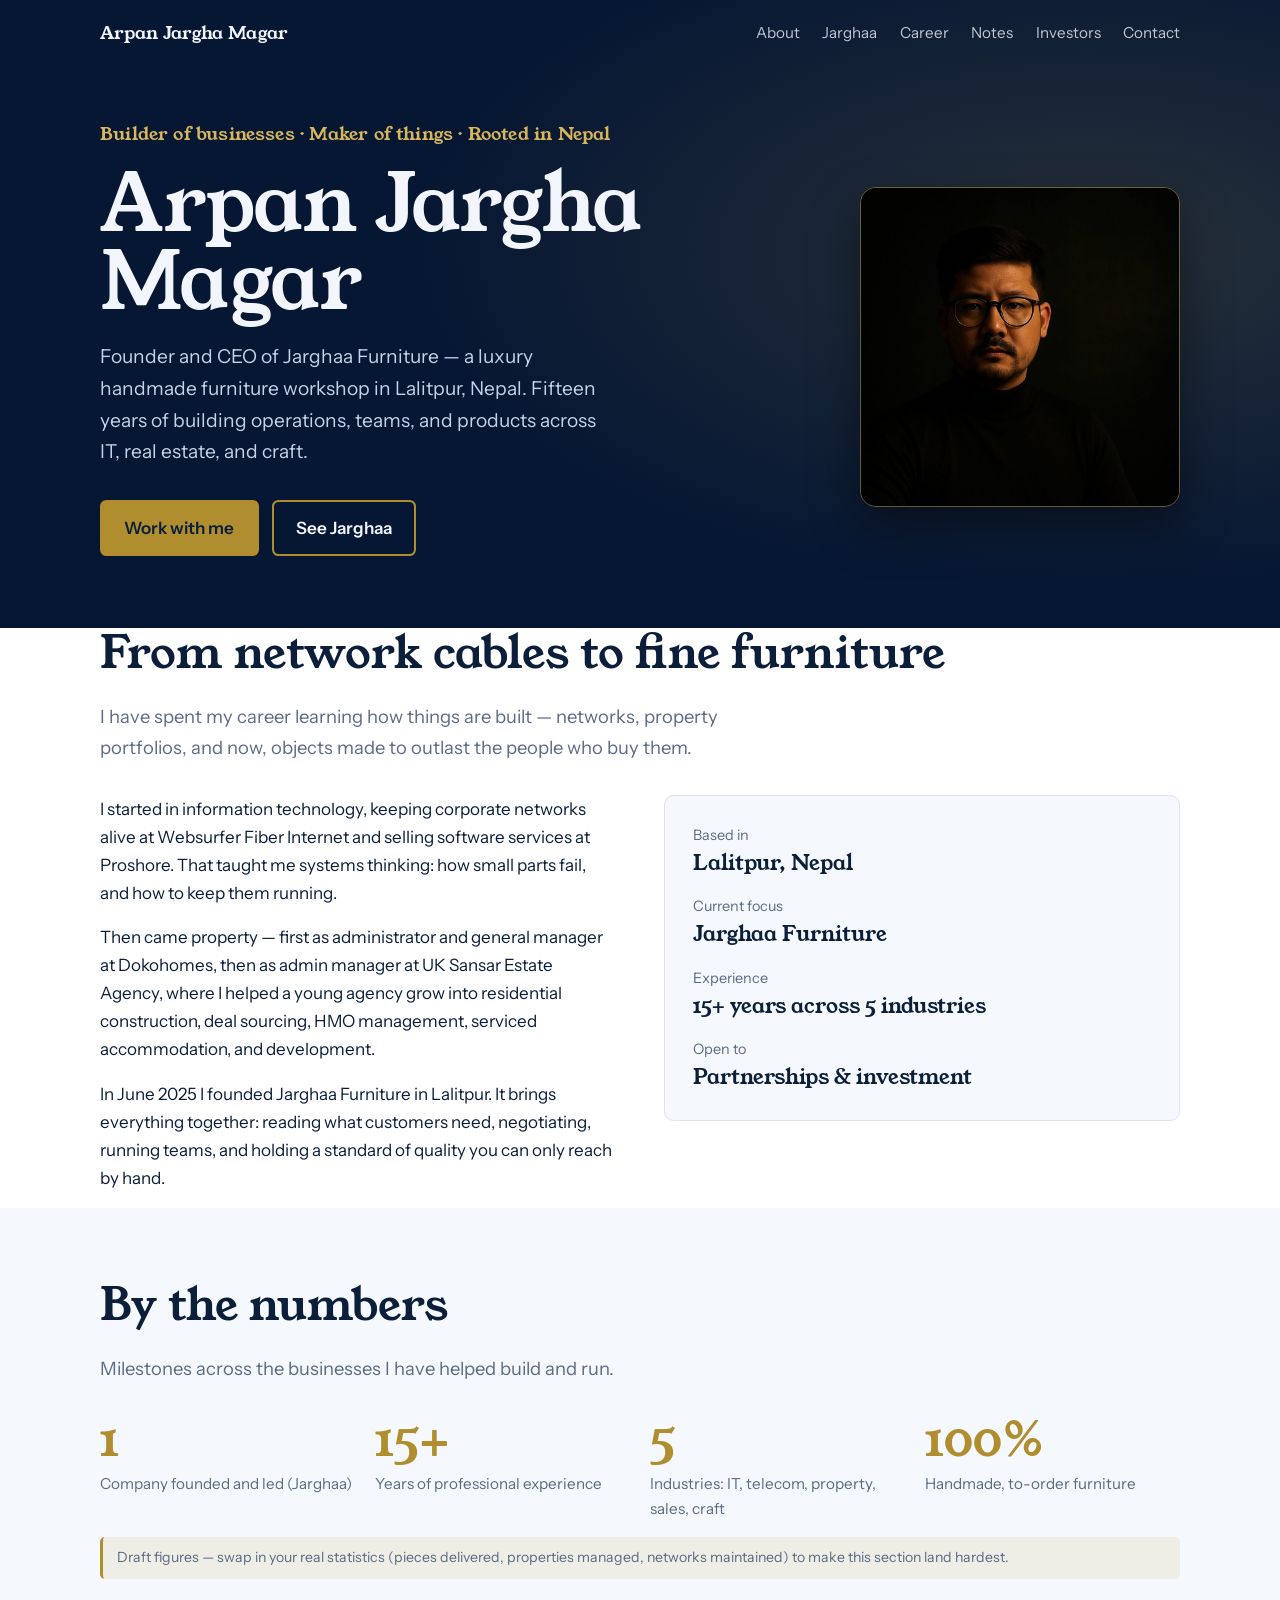
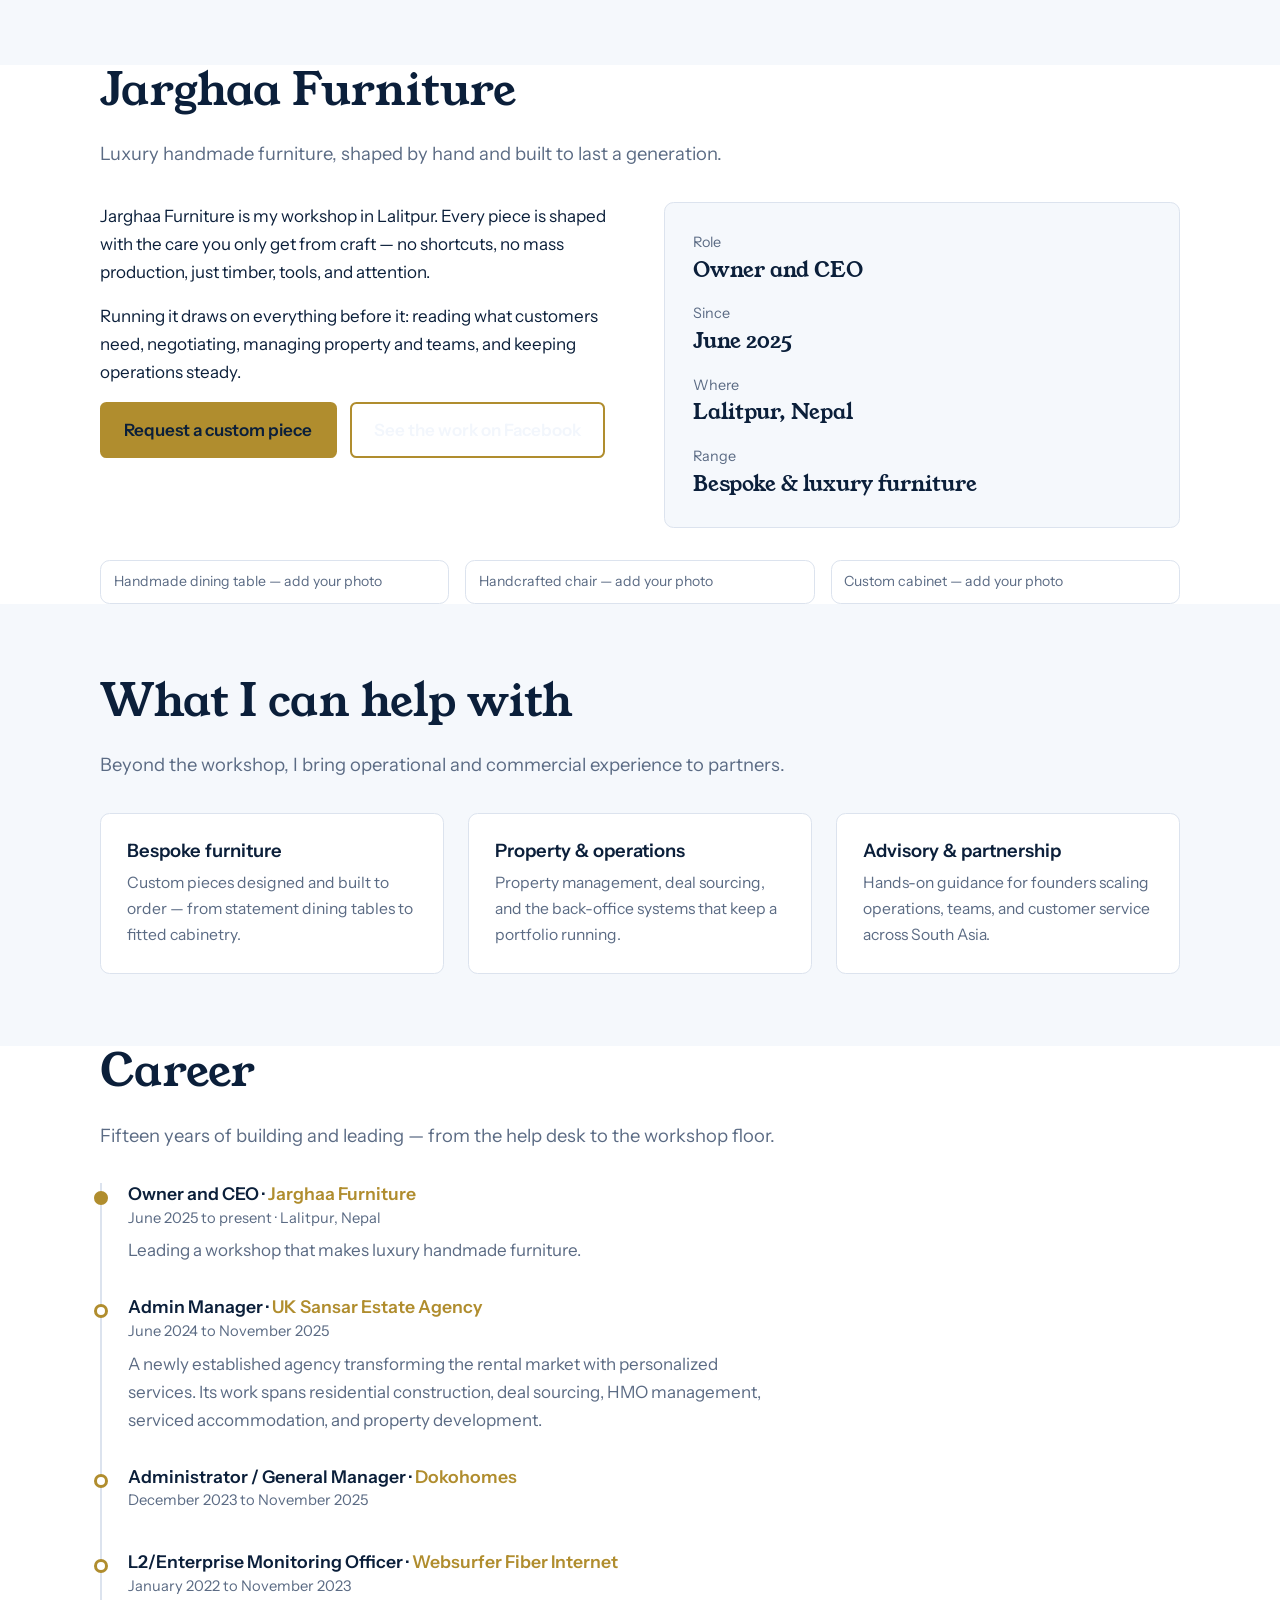
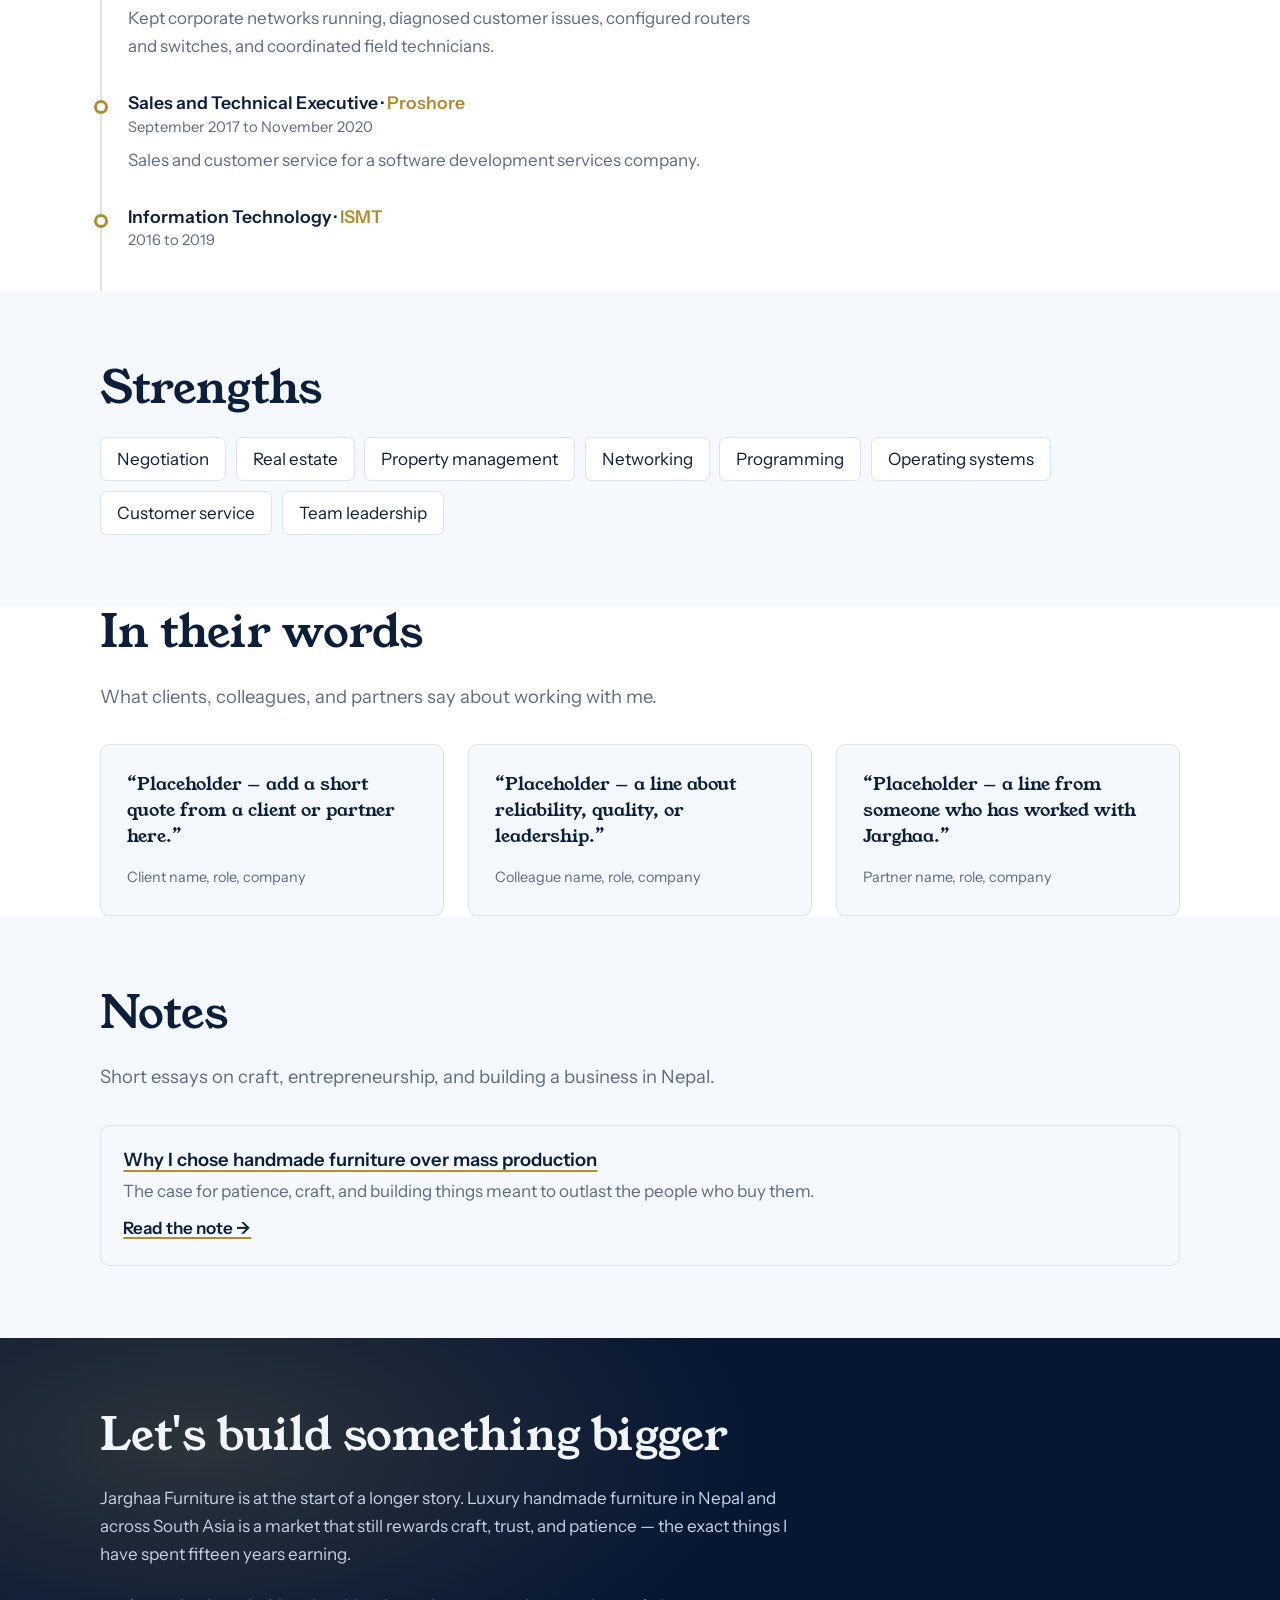
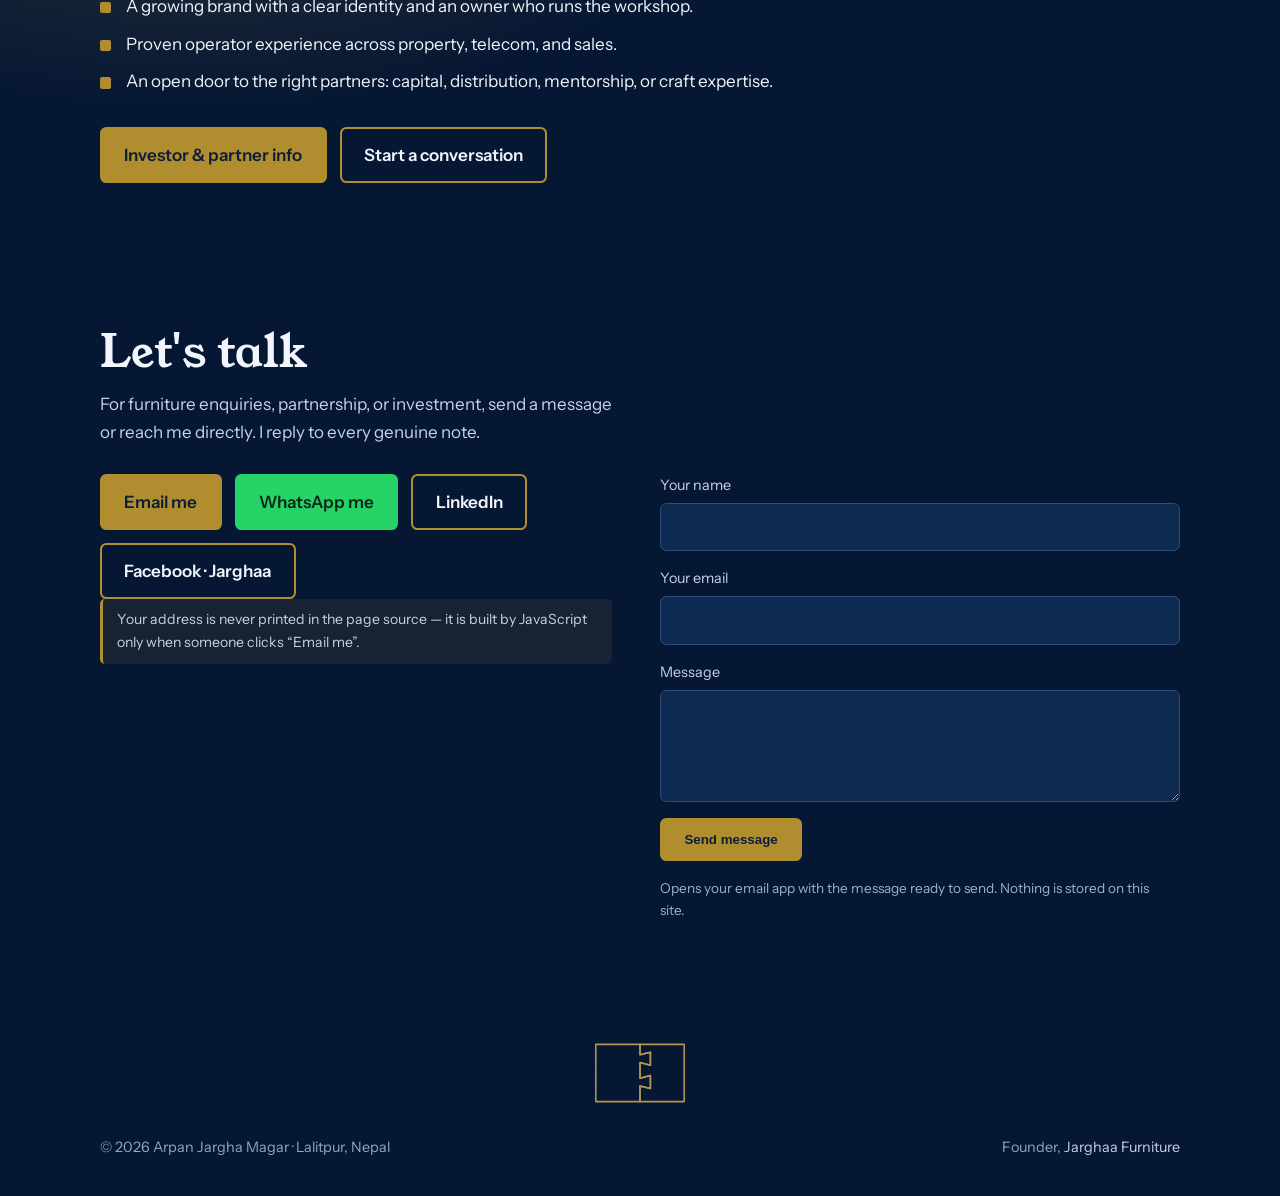
==== commit e86f2bc8: "Hero: anchor portrait to the right edge, out of the text flow, so copy keeps its full width; stacks " ====
--- a/index.html
+++ b/index.html
@@ -48,7 +48,7 @@
       </nav>
     </div>
     <div class="hero-grid">
-      <div>
+      <div class="hero-copy">
         <p class="tagline">Builder of businesses · Maker of things · Rooted in Nepal</p>
         <h1>Arpan Jargha Magar</h1>
         <p class="sub">Founder and CEO of Jarghaa Furniture — a luxury handmade furniture workshop in Lalitpur, Nepal. Fifteen years of building operations, teams, and products across IT, real estate, and craft.</p>
--- a/assets/theme.css
+++ b/assets/theme.css
@@ -31,7 +31,8 @@
 .bar nav{display:flex;gap:1.4rem;font-size:.95rem;flex-wrap:wrap}
 .bar nav a{text-decoration:none;opacity:.78}
 .bar nav a:hover{opacity:1}
-.hero-grid{display:grid;grid-template-columns:1.2fr .8fr;gap:2.5rem;align-items:center;padding:3rem 0 4.5rem}
+.hero-grid{display:block;position:relative;padding:3.5rem 0 4.5rem;min-height:20rem}
+.hero-copy{max-width:calc(100% - 23rem)}
 h1{font:400 clamp(2.6rem,7vw,5rem)/.98 var(--serif);margin:0 0 1.25rem;letter-spacing:-.015em}
 .tagline{font:400 1.15rem/1.5 var(--serif);color:var(--gold-soft);margin:0 0 1rem;letter-spacing:.01em}
 .sub{font-size:1.2rem;max-width:32rem;margin:0 0 2rem;color:#C6D2E6}
@@ -42,8 +43,8 @@
 .btn.alt{color:var(--dk-ink)}
 .btn.wa{background:#25D366;border-color:#25D366;color:#08281A}
 .btn:hover{transform:translateY(-2px)}
-.portrait{margin:0;display:flex;justify-content:center}
-.portrait img{width:100%;max-width:19rem;aspect-ratio:1/1;object-fit:cover;border-radius:1rem;
+.portrait{position:absolute;top:50%;right:0;transform:translateY(-50%);margin:0}
+.portrait img{width:20rem;height:auto;border-radius:1rem;
   border:1px solid rgba(176,141,46,.55);box-shadow:0 20px 50px rgba(0,0,0,.45)}
 
 /* Sections */
@@ -170,11 +171,14 @@
 @media (max-width:900px){
   .stats{grid-template-columns:repeat(2,1fr)}
   .cards,.quotes,.gallery{grid-template-columns:1fr 1fr}
+  .hero-grid{min-height:0;padding:2.5rem 0 3rem}
+  .hero-copy{max-width:none}
+  .portrait{position:static;transform:none;display:flex;justify-content:center;margin-top:2.5rem}
+  .portrait img{width:100%;max-width:16rem}
 }
 @media (max-width:780px){
-  .hero-grid,.feature,.contact-grid{grid-template-columns:1fr}
-  .hero-grid{padding-bottom:3rem}
-  .portrait img{max-width:15rem}
+  .feature,.contact-grid{grid-template-columns:1fr}
+  .portrait img{max-width:14rem}
   .feature{gap:2rem}
 }
 @media (max-width:560px){
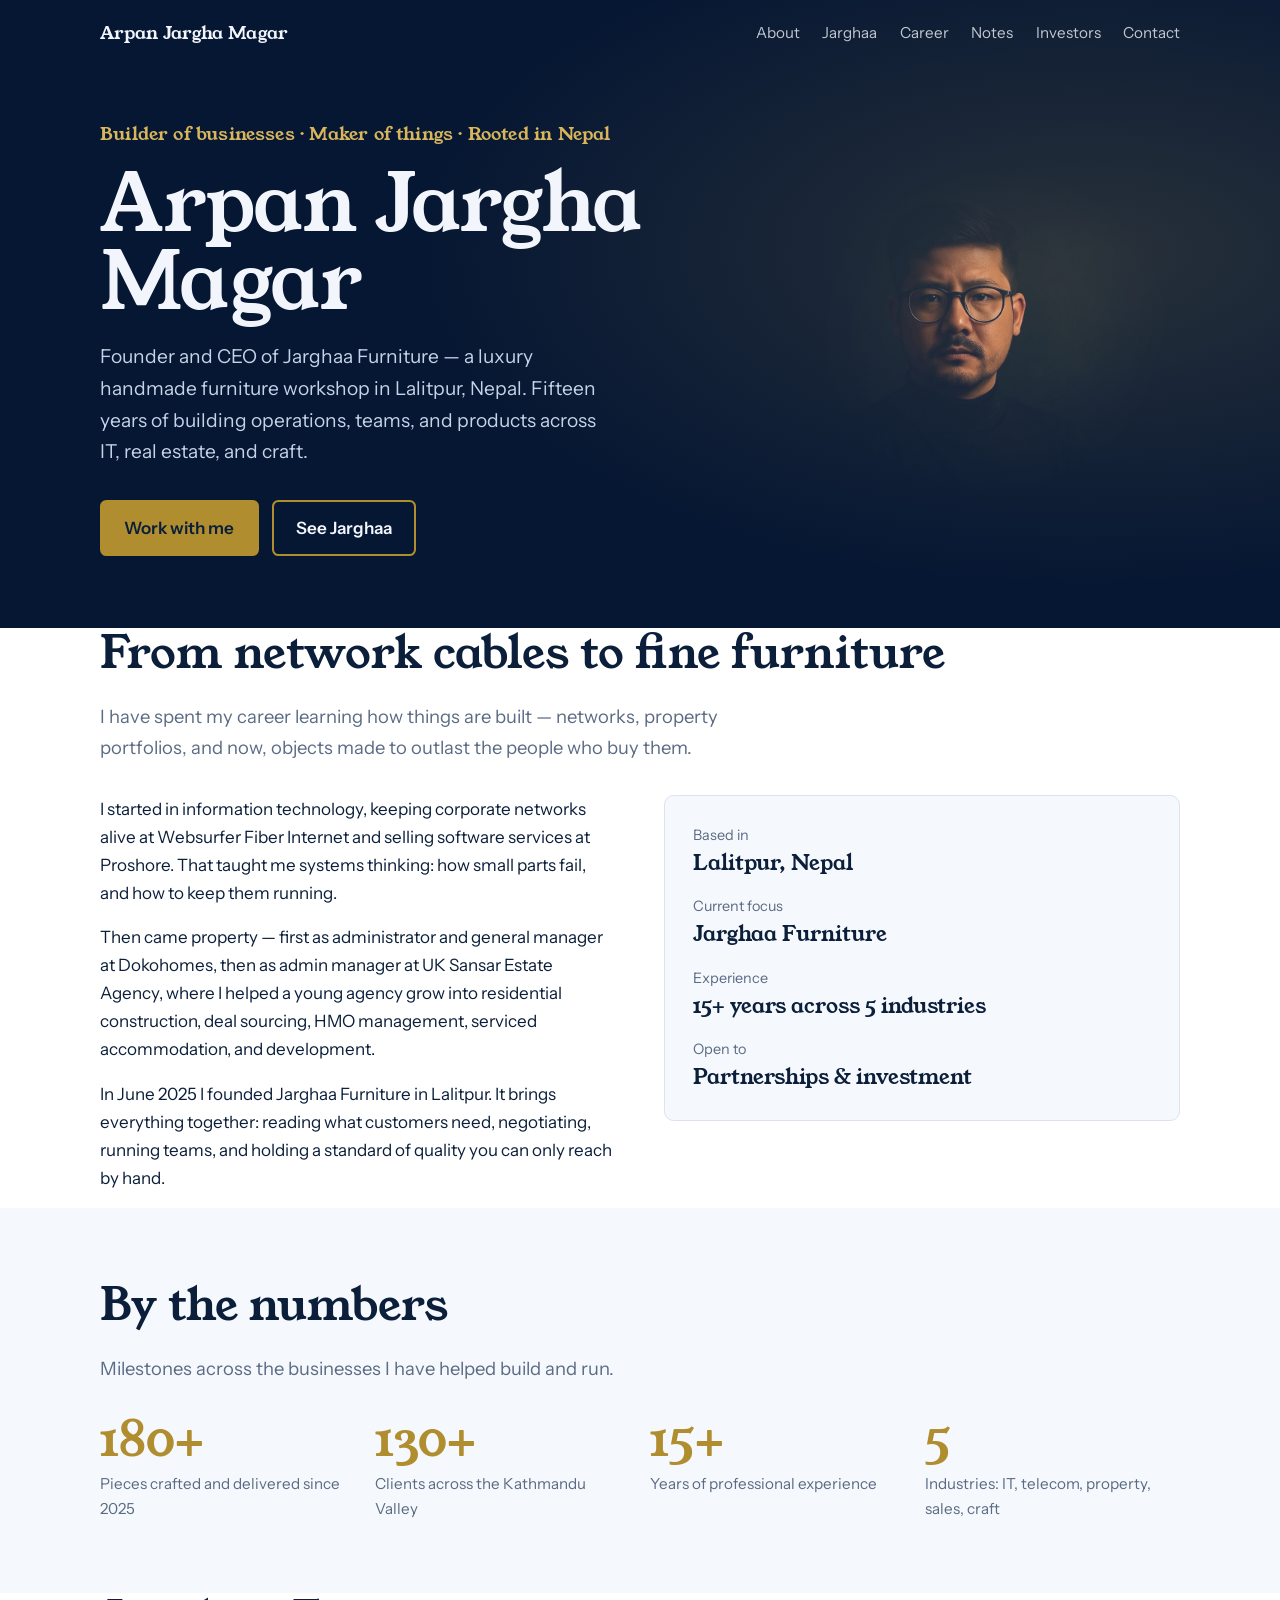
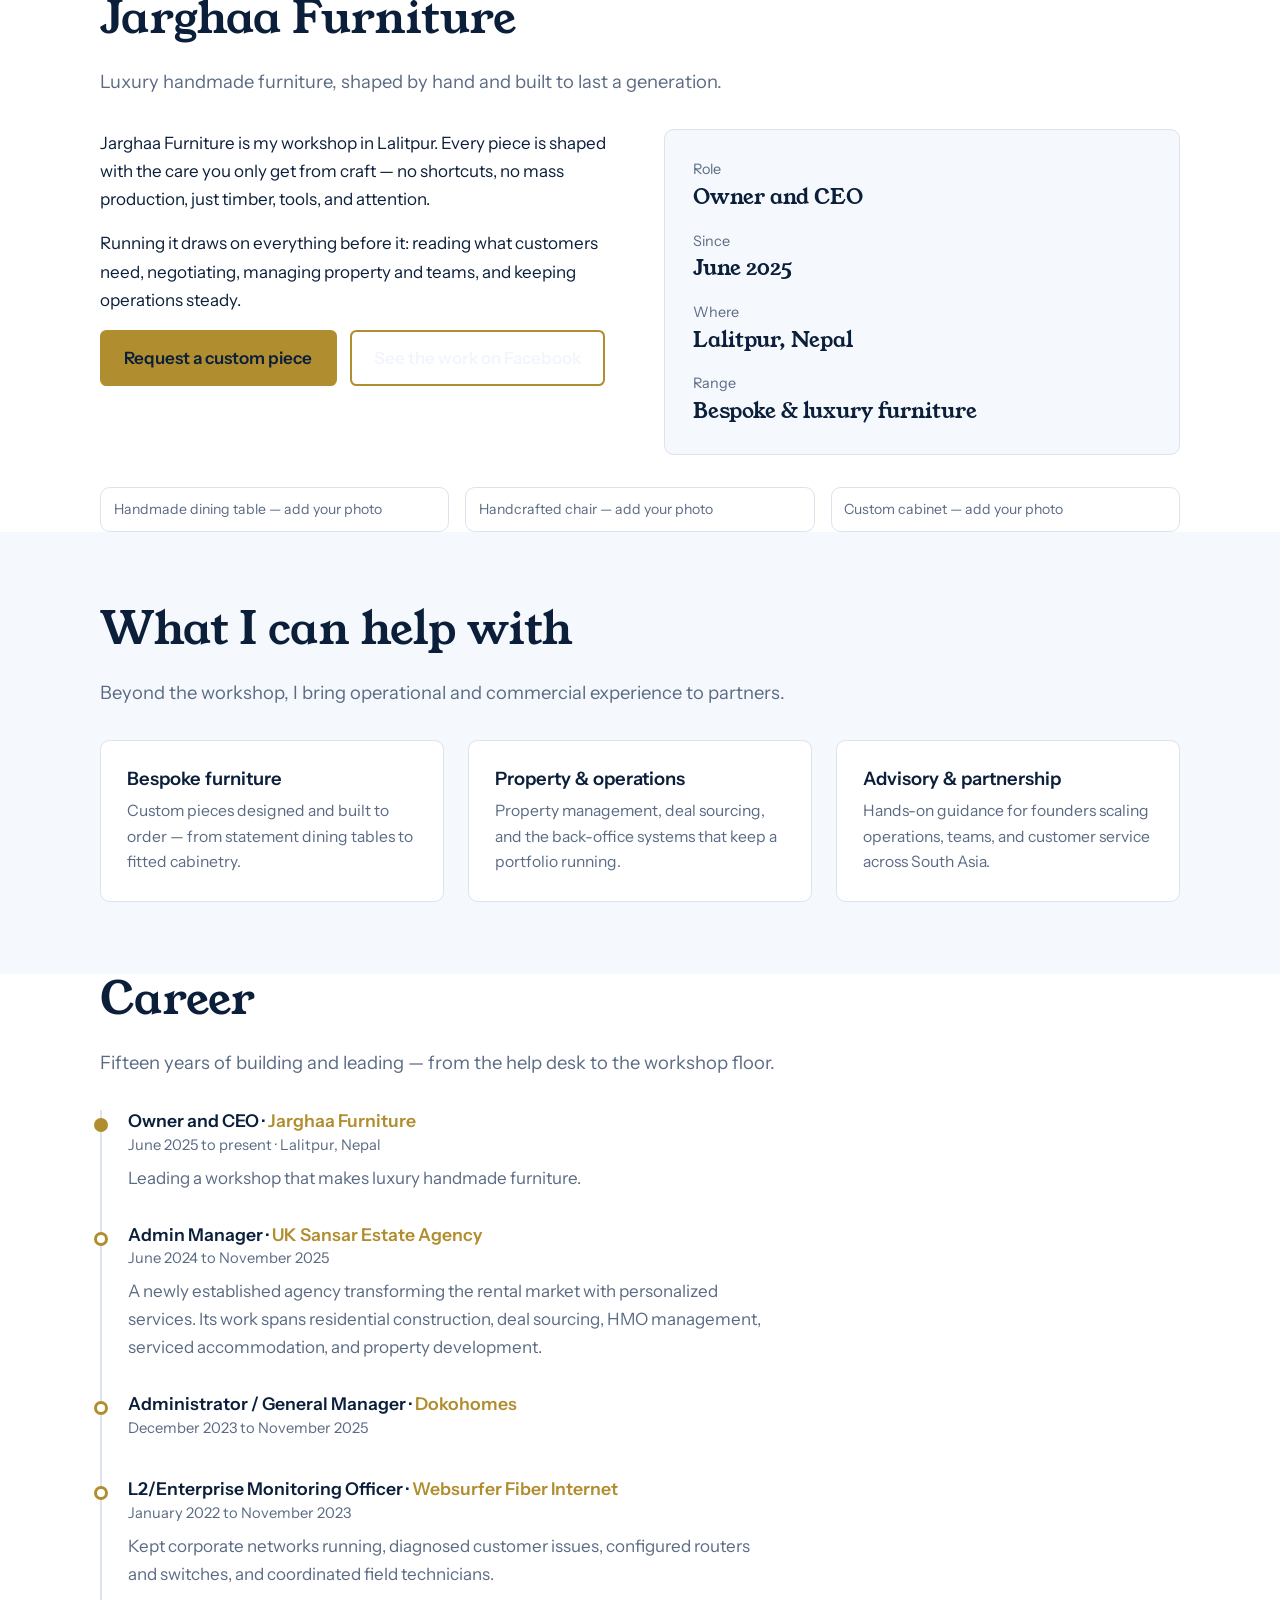
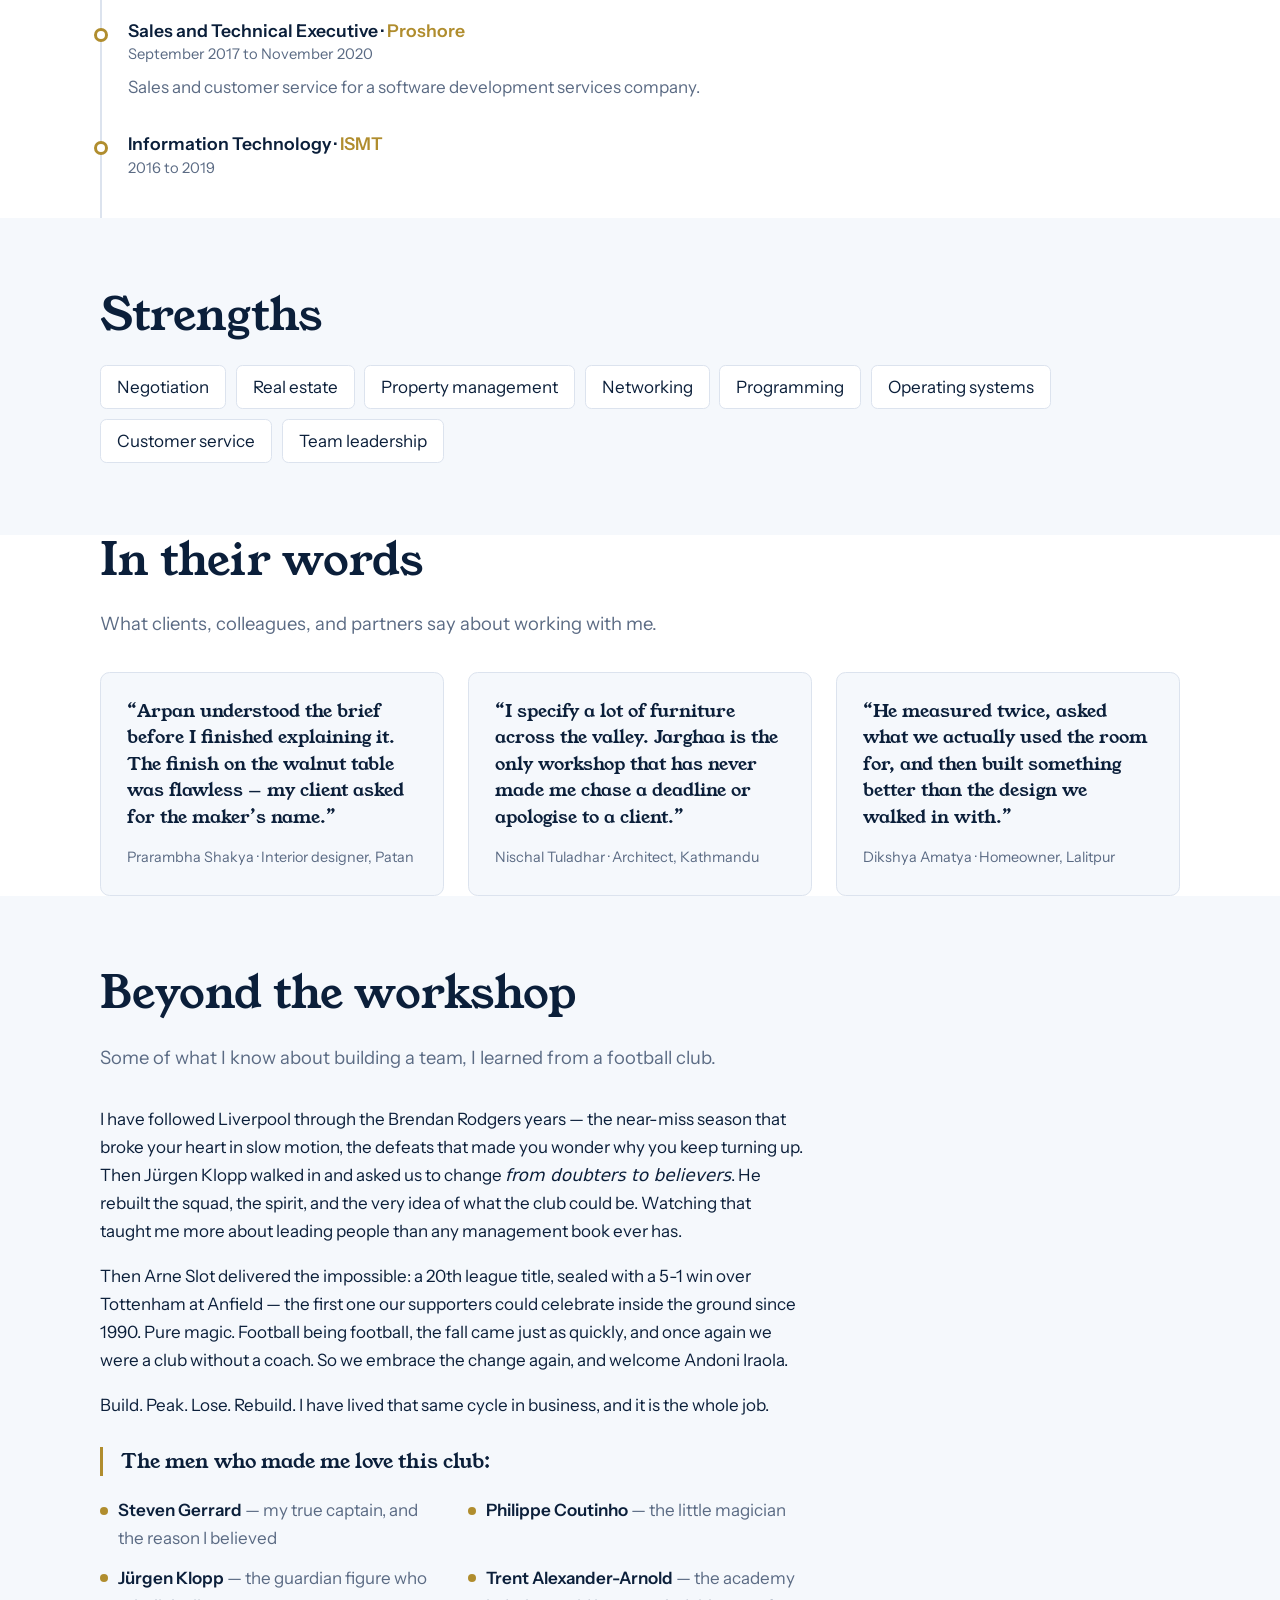
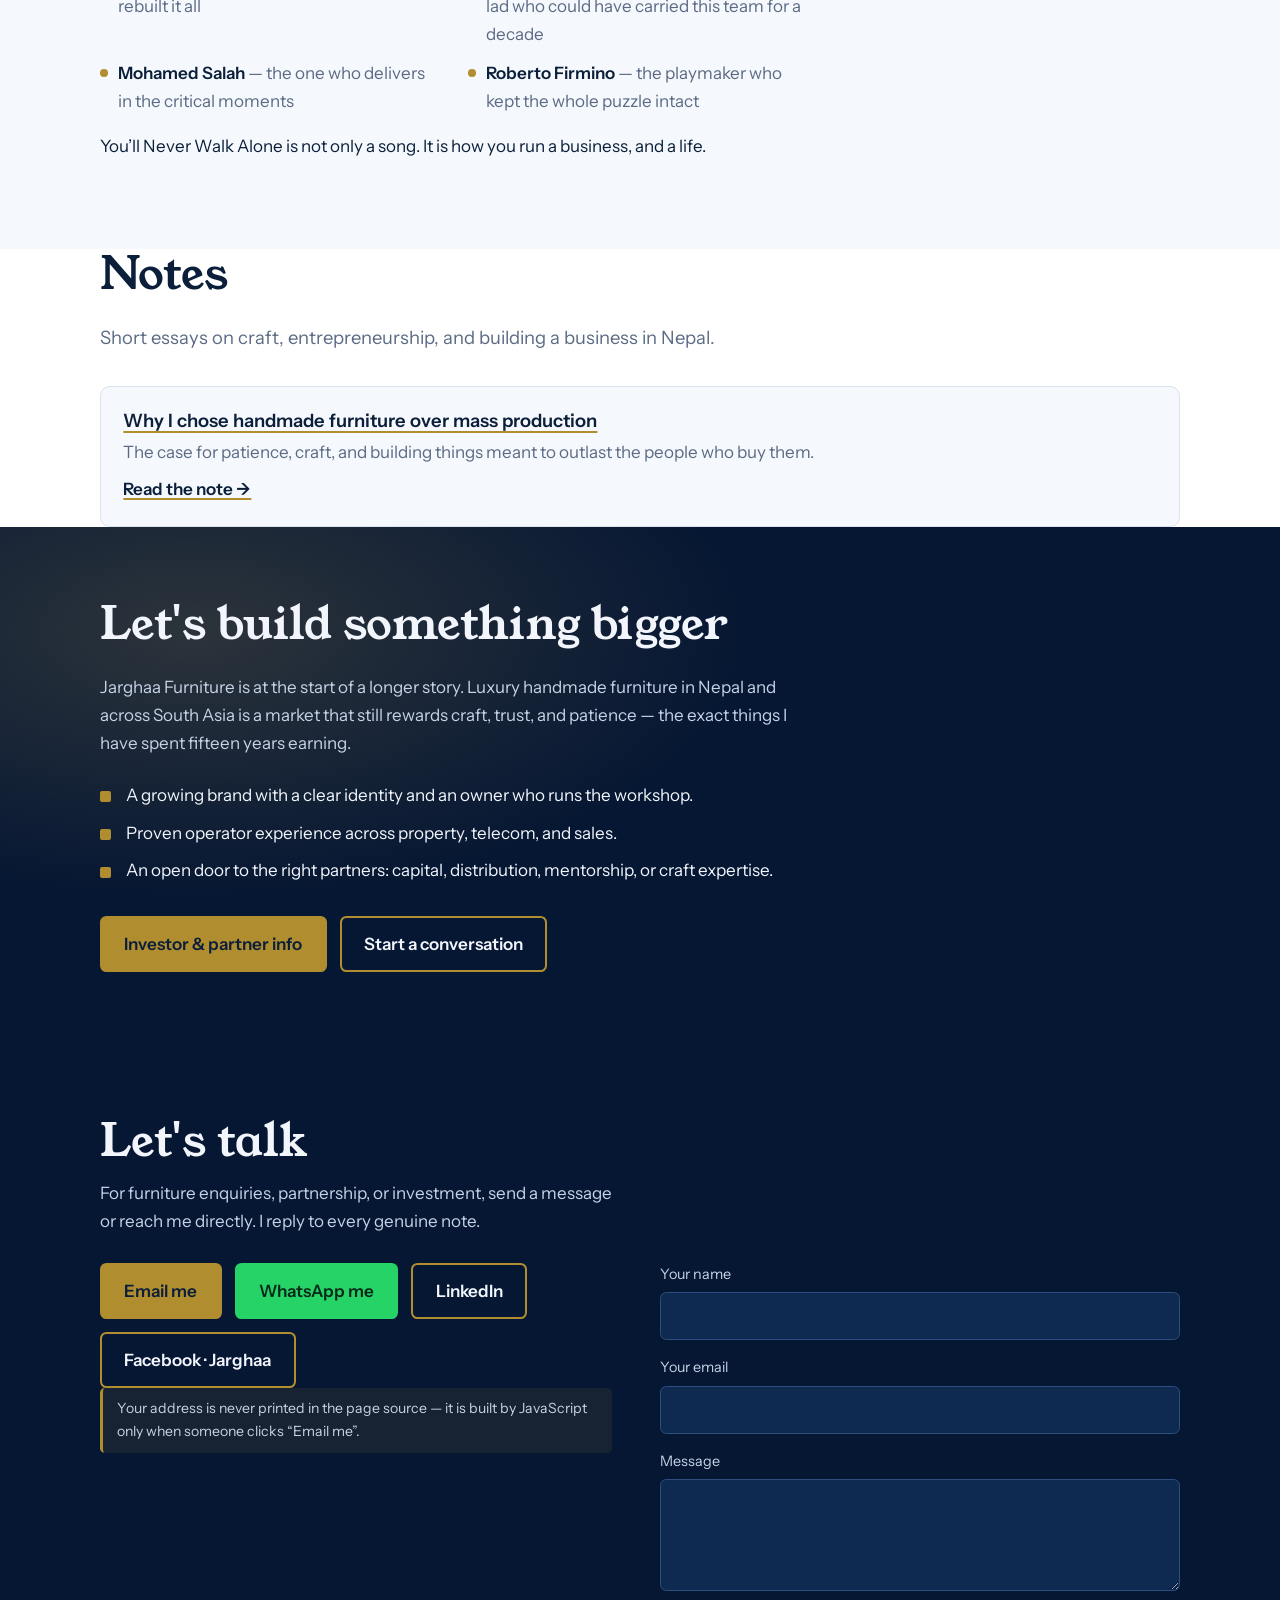
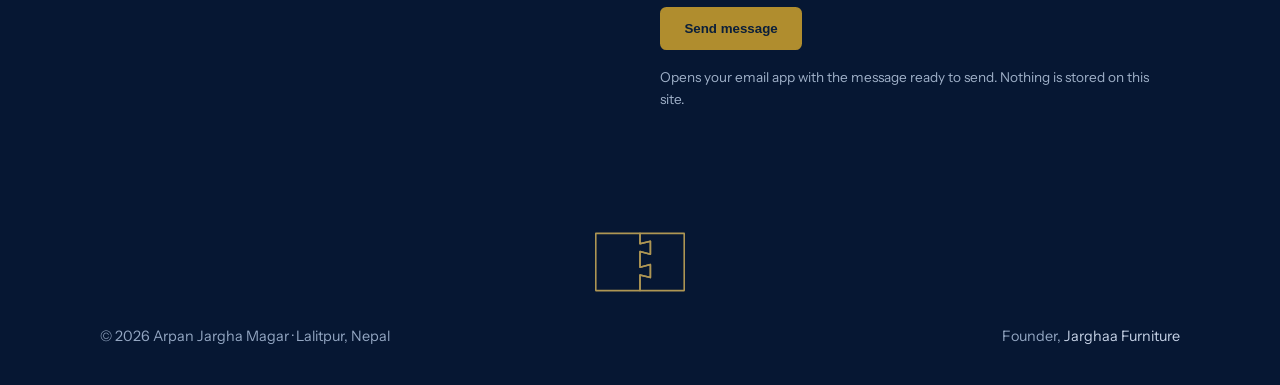
==== commit a8542bf9: "Add Liverpool 'Beyond the workshop' section with club heroes; fill in stats and draft testimonials w" ====
--- a/index.html
+++ b/index.html
@@ -89,13 +89,11 @@
       <h2>By the numbers</h2>
       <p class="lede">Milestones across the businesses I have helped build and run.</p>
       <ul class="stats">
-        <!-- TODO: replace these figures with your verified numbers before publishing -->
-        <li><span class="num">1</span><span class="lbl">Company founded and led (Jarghaa)</span></li>
+        <li><span class="num">180+</span><span class="lbl">Pieces crafted and delivered since 2025</span></li>
+        <li><span class="num">130+</span><span class="lbl">Clients across the Kathmandu Valley</span></li>
         <li><span class="num">15+</span><span class="lbl">Years of professional experience</span></li>
         <li><span class="num">5</span><span class="lbl">Industries: IT, telecom, property, sales, craft</span></li>
-        <li><span class="num">100%</span><span class="lbl">Handmade, to-order furniture</span></li>
       </ul>
-      <p class="todo">Draft figures — swap in your real statistics (pieces delivered, properties managed, networks maintained) to make this section land hardest.</p>
     </div>
   </section>
 
@@ -164,26 +162,45 @@
     <h2>In their words</h2>
     <p class="lede">What clients, colleagues, and partners say about working with me.</p>
     <div class="quotes">
-      <!-- TODO: replace with real, attributable quotes (with permission). -->
-      <figure class="quote"><blockquote>“Placeholder — add a short quote from a client or partner here.”</blockquote><figcaption>Client name, role, company</figcaption></figure>
-      <figure class="quote"><blockquote>“Placeholder — a line about reliability, quality, or leadership.”</blockquote><figcaption>Colleague name, role, company</figcaption></figure>
-      <figure class="quote"><blockquote>“Placeholder — a line from someone who has worked with Jarghaa.”</blockquote><figcaption>Partner name, role, company</figcaption></figure>
+      <figure class="quote"><blockquote>“Arpan understood the brief before I finished explaining it. The finish on the walnut table was flawless — my client asked for the maker’s name.”</blockquote><figcaption>Prarambha Shakya · Interior designer, Patan</figcaption></figure>
+      <figure class="quote"><blockquote>“I specify a lot of furniture across the valley. Jarghaa is the only workshop that has never made me chase a deadline or apologise to a client.”</blockquote><figcaption>Nischal Tuladhar · Architect, Kathmandu</figcaption></figure>
+      <figure class="quote"><blockquote>“He measured twice, asked what we actually used the room for, and then built something better than the design we walked in with.”</blockquote><figcaption>Dikshya Amatya · Homeowner, Lalitpur</figcaption></figure>
     </div>
   </section>
 
 
   <section class="section-alt">
     <div class="wrap">
-      <h2>Notes</h2>
-      <p class="lede">Short essays on craft, entrepreneurship, and building a business in Nepal.</p>
-      <ul class="post-list">
-        <li>
-          <h3><a href="notes/why-handmade.html">Why I chose handmade furniture over mass production</a></h3>
-          <p>The case for patience, craft, and building things meant to outlast the people who buy them.</p>
-          <a href="notes/why-handmade.html">Read the note &rarr;</a>
-        </li>
-      </ul>
-    </div>
+      <h2>Beyond the workshop</h2>
+      <p class="lede">Some of what I know about building a team, I learned from a football club.</p>
+      <div class="prose">
+        <p>I have followed Liverpool through the Brendan Rodgers years — the near-miss season that broke your heart in slow motion, the defeats that made you wonder why you keep turning up. Then Jürgen Klopp walked in and asked us to change <em>from doubters to believers</em>. He rebuilt the squad, the spirit, and the very idea of what the club could be. Watching that taught me more about leading people than any management book ever has.</p>
+        <p>Then Arne Slot delivered the impossible: a 20th league title, sealed with a 5-1 win over Tottenham at Anfield — the first one our supporters could celebrate inside the ground since 1990. Pure magic. Football being football, the fall came just as quickly, and once again we were a club without a coach. So we embrace the change again, and welcome Andoni Iraola.</p>
+        <p>Build. Peak. Lose. Rebuild. I have lived that same cycle in business, and it is the whole job.</p>
+        <p class="pull">The men who made me love this club:</p>
+        <ul class="heroes">
+          <li><strong>Steven Gerrard</strong> <span>— my true captain, and the reason I believed</span></li>
+          <li><strong>Philippe Coutinho</strong> <span>— the little magician</span></li>
+          <li><strong>Jürgen Klopp</strong> <span>— the guardian figure who rebuilt it all</span></li>
+          <li><strong>Trent Alexander-Arnold</strong> <span>— the academy lad who could have carried this team for a decade</span></li>
+          <li><strong>Mohamed Salah</strong> <span>— the one who delivers in the critical moments</span></li>
+          <li><strong>Roberto Firmino</strong> <span>— the playmaker who kept the whole puzzle intact</span></li>
+        </ul>
+        <p>You’ll Never Walk Alone is not only a song. It is how you run a business, and a life.</p>
+      </div>
+    </div>
+  </section>
+
+  <section class="wrap">
+    <h2>Notes</h2>
+    <p class="lede">Short essays on craft, entrepreneurship, and building a business in Nepal.</p>
+    <ul class="post-list">
+      <li>
+        <h3><a href="notes/why-handmade.html">Why I chose handmade furniture over mass production</a></h3>
+        <p>The case for patience, craft, and building things meant to outlast the people who buy them.</p>
+        <a href="notes/why-handmade.html">Read the note &rarr;</a>
+      </li>
+    </ul>
   </section>
 
   <section id="invest" class="invest">
--- a/assets/theme.css
+++ b/assets/theme.css
@@ -32,7 +32,7 @@
 .bar nav a{text-decoration:none;opacity:.78}
 .bar nav a:hover{opacity:1}
 .hero-grid{display:block;position:relative;padding:3.5rem 0 4.5rem;min-height:20rem}
-.hero-copy{max-width:calc(100% - 23rem)}
+.hero-copy{max-width:calc(100% - 27rem)}
 h1{font:400 clamp(2.6rem,7vw,5rem)/.98 var(--serif);margin:0 0 1.25rem;letter-spacing:-.015em}
 .tagline{font:400 1.15rem/1.5 var(--serif);color:var(--gold-soft);margin:0 0 1rem;letter-spacing:.01em}
 .sub{font-size:1.2rem;max-width:32rem;margin:0 0 2rem;color:#C6D2E6}
@@ -43,9 +43,10 @@
 .btn.alt{color:var(--dk-ink)}
 .btn.wa{background:#25D366;border-color:#25D366;color:#08281A}
 .btn:hover{transform:translateY(-2px)}
-.portrait{position:absolute;top:50%;right:0;transform:translateY(-50%);margin:0}
-.portrait img{width:20rem;height:auto;border-radius:1rem;
-  border:1px solid rgba(176,141,46,.55);box-shadow:0 20px 50px rgba(0,0,0,.45)}
+.portrait{position:absolute;top:calc(50% - 12rem);right:0;margin:0;width:24rem}
+.portrait img{width:100%;height:auto;display:block;mix-blend-mode:screen;
+  -webkit-mask-image:radial-gradient(closest-side at 50% 46%,#000 34%,rgba(0,0,0,.6) 58%,rgba(0,0,0,.22) 80%,transparent 96%);
+  mask-image:radial-gradient(closest-side at 50% 46%,#000 34%,rgba(0,0,0,.6) 58%,rgba(0,0,0,.22) 80%,transparent 96%)}
 
 /* Sections */
 section{padding:4.5rem 0}
@@ -161,6 +162,15 @@
 .share{display:flex;gap:.6rem;flex-wrap:wrap;align-items:center;margin-top:2rem}
 .share span{font-size:.9rem;color:var(--mute)}
 
+/* Fan / personal section */
+.heroes{list-style:none;padding:0;margin:1.25rem 0 0;display:grid;grid-template-columns:1fr 1fr;gap:.7rem 2rem}
+.heroes li{padding-left:1.1rem;position:relative}
+.heroes li::before{content:"";position:absolute;left:0;top:.6em;width:.5rem;height:.5rem;border-radius:50%;background:var(--gold)}
+.heroes strong{color:var(--ink);font-weight:600}
+.heroes span{color:var(--mute)}
+.pull{margin:1.75rem 0 0;padding-left:1.1rem;border-left:3px solid var(--gold);font:400 1.25rem/1.45 var(--serif)}
+@media (max-width:700px){.heroes{grid-template-columns:1fr}}
+
 /* Utilities */
 .skip{position:absolute;left:-999px}
 .skip:focus{left:1rem;top:1rem;z-index:10;background:var(--gold);color:#0B1F3A;padding:.6rem 1rem;border-radius:.4rem}
@@ -173,7 +183,7 @@
   .cards,.quotes,.gallery{grid-template-columns:1fr 1fr}
   .hero-grid{min-height:0;padding:2.5rem 0 3rem}
   .hero-copy{max-width:none}
-  .portrait{position:static;transform:none;display:flex;justify-content:center;margin-top:2.5rem}
+  .portrait{position:static;transform:none;display:flex;justify-content:center;margin-top:2.5rem;width:auto}
   .portrait img{width:100%;max-width:16rem}
 }
 @media (max-width:780px){
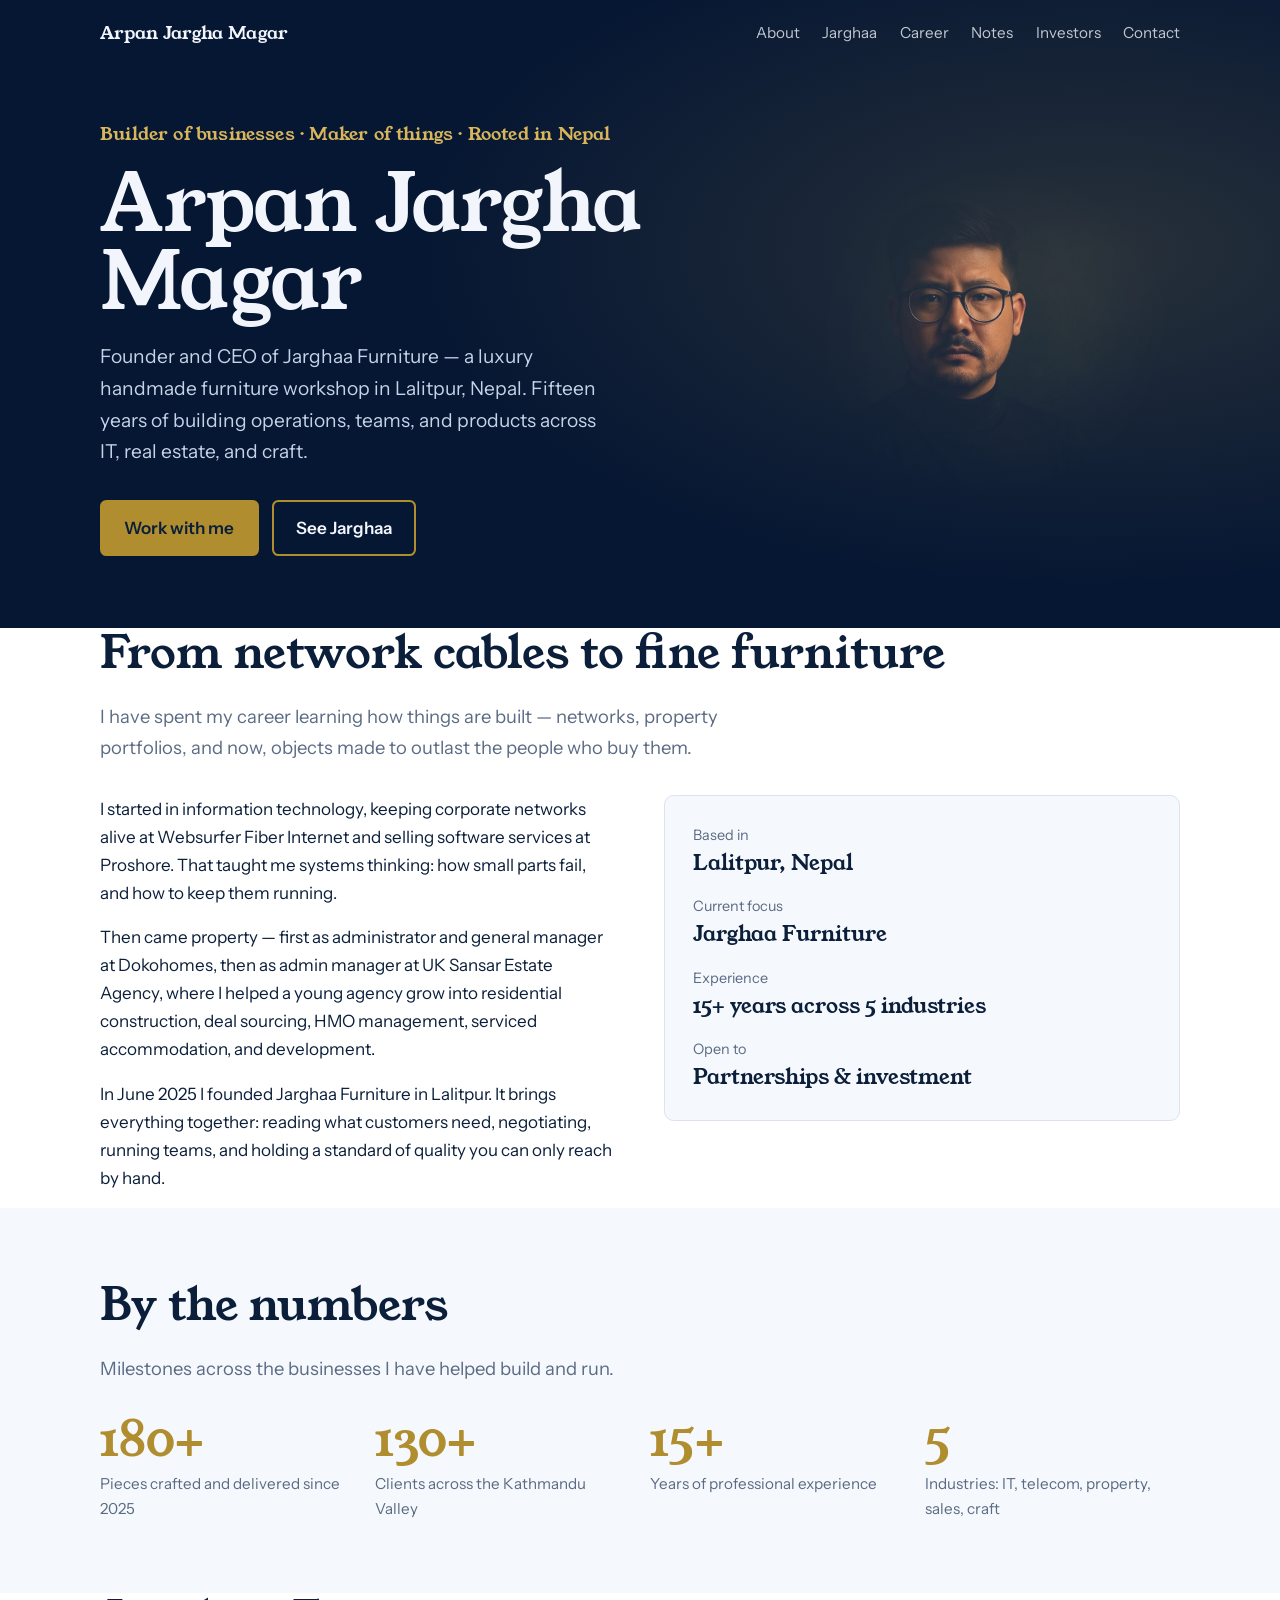
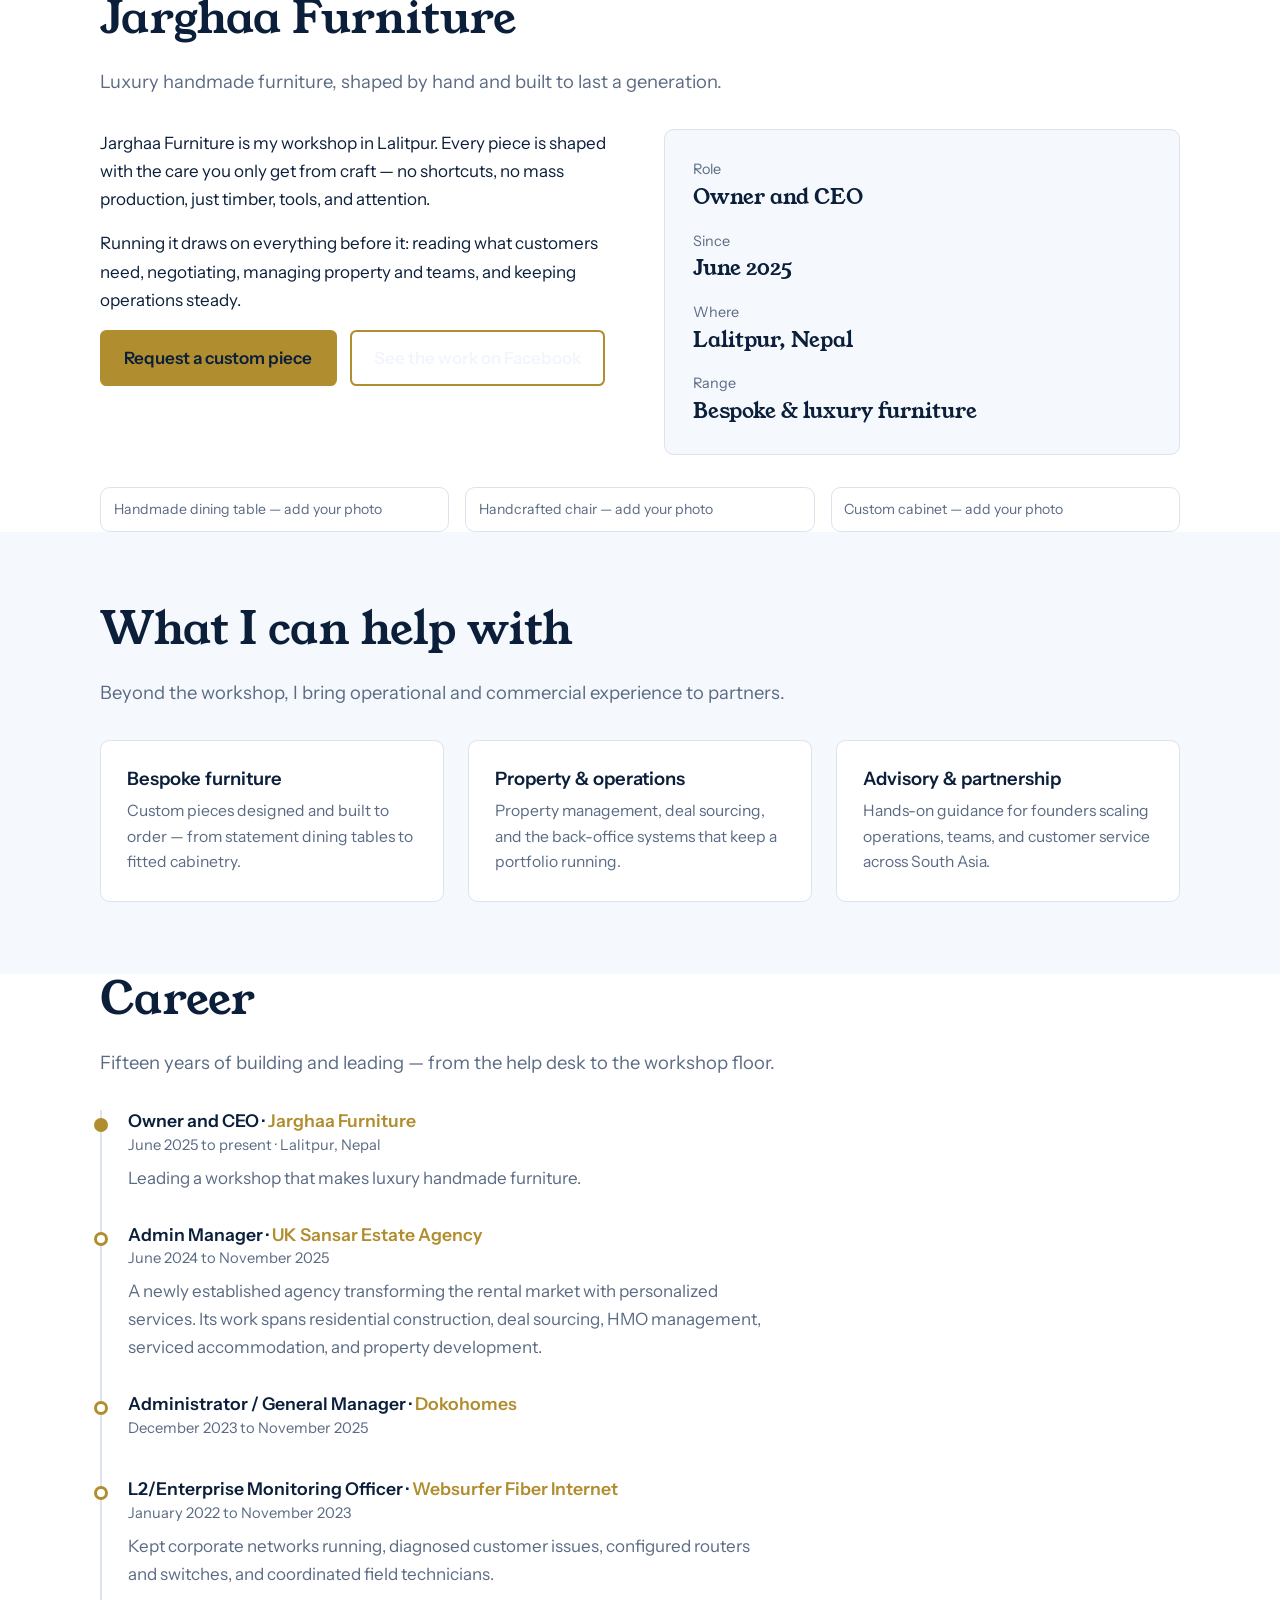
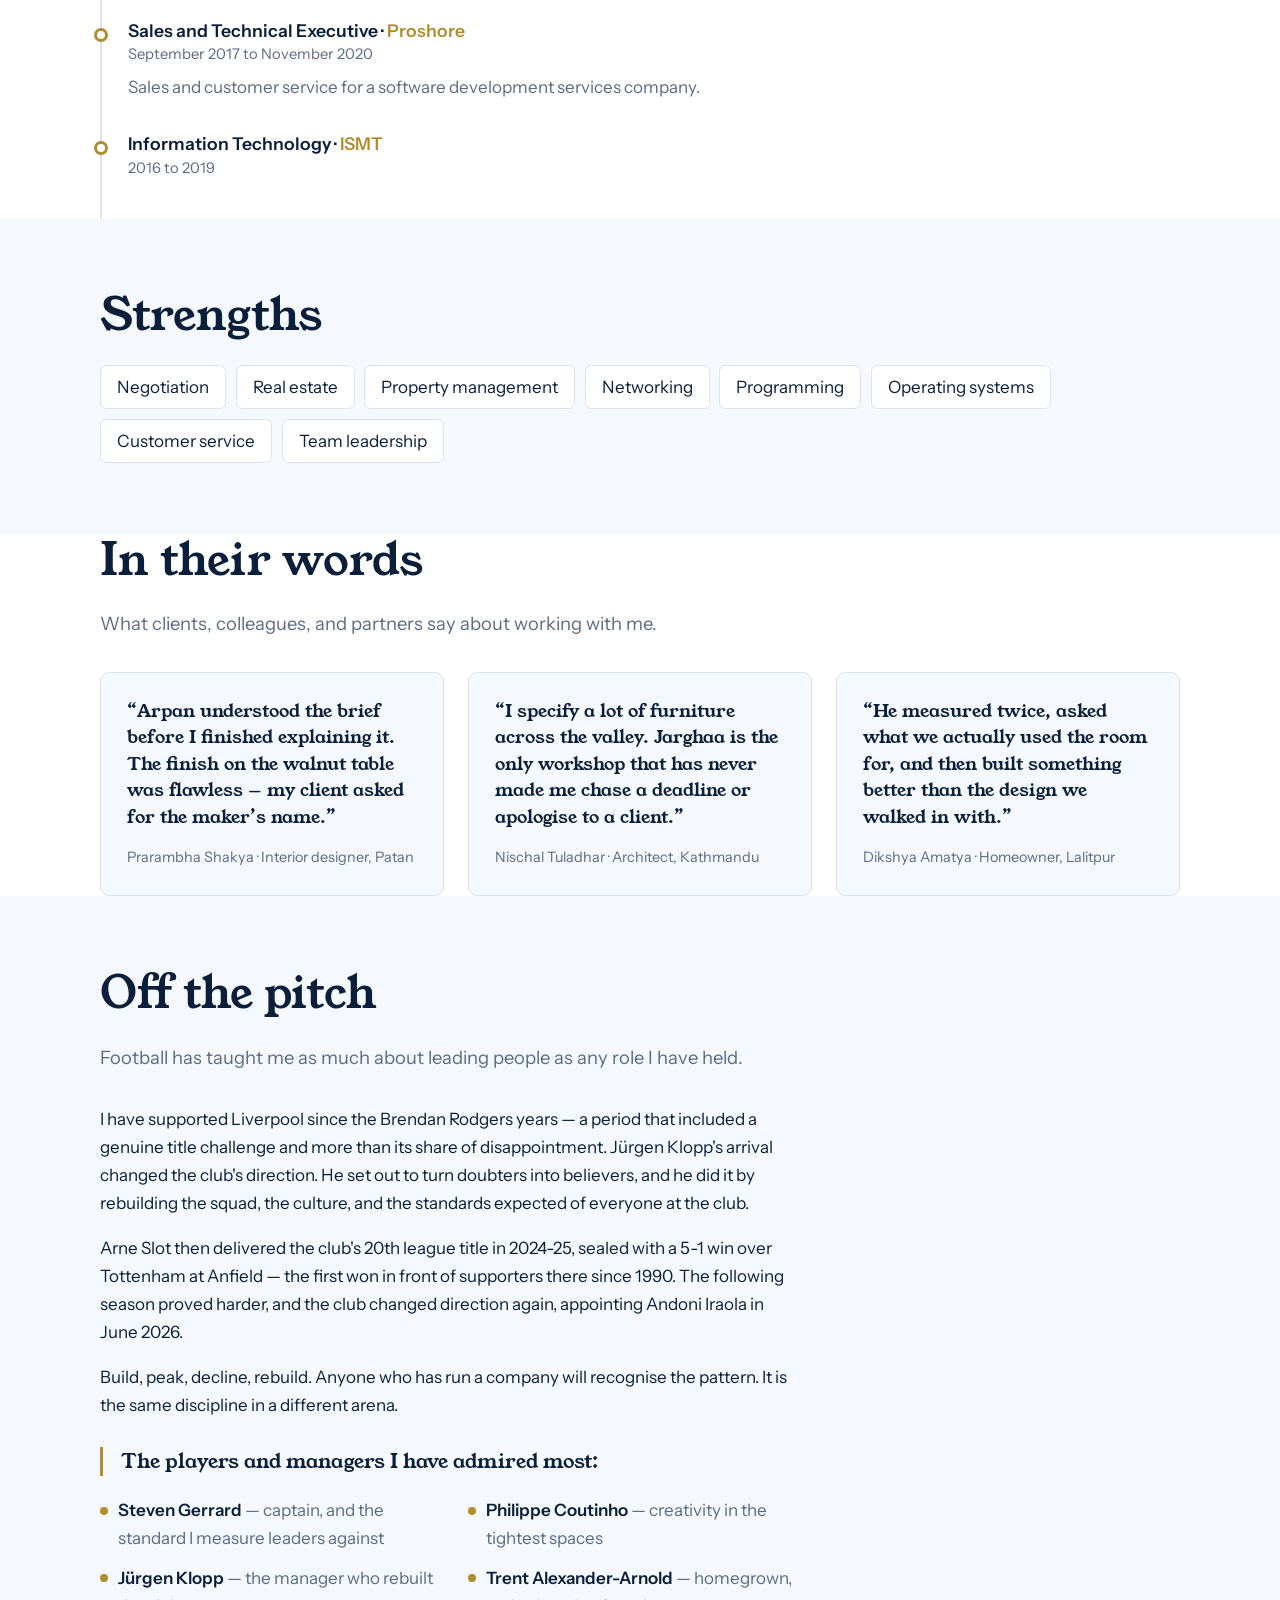
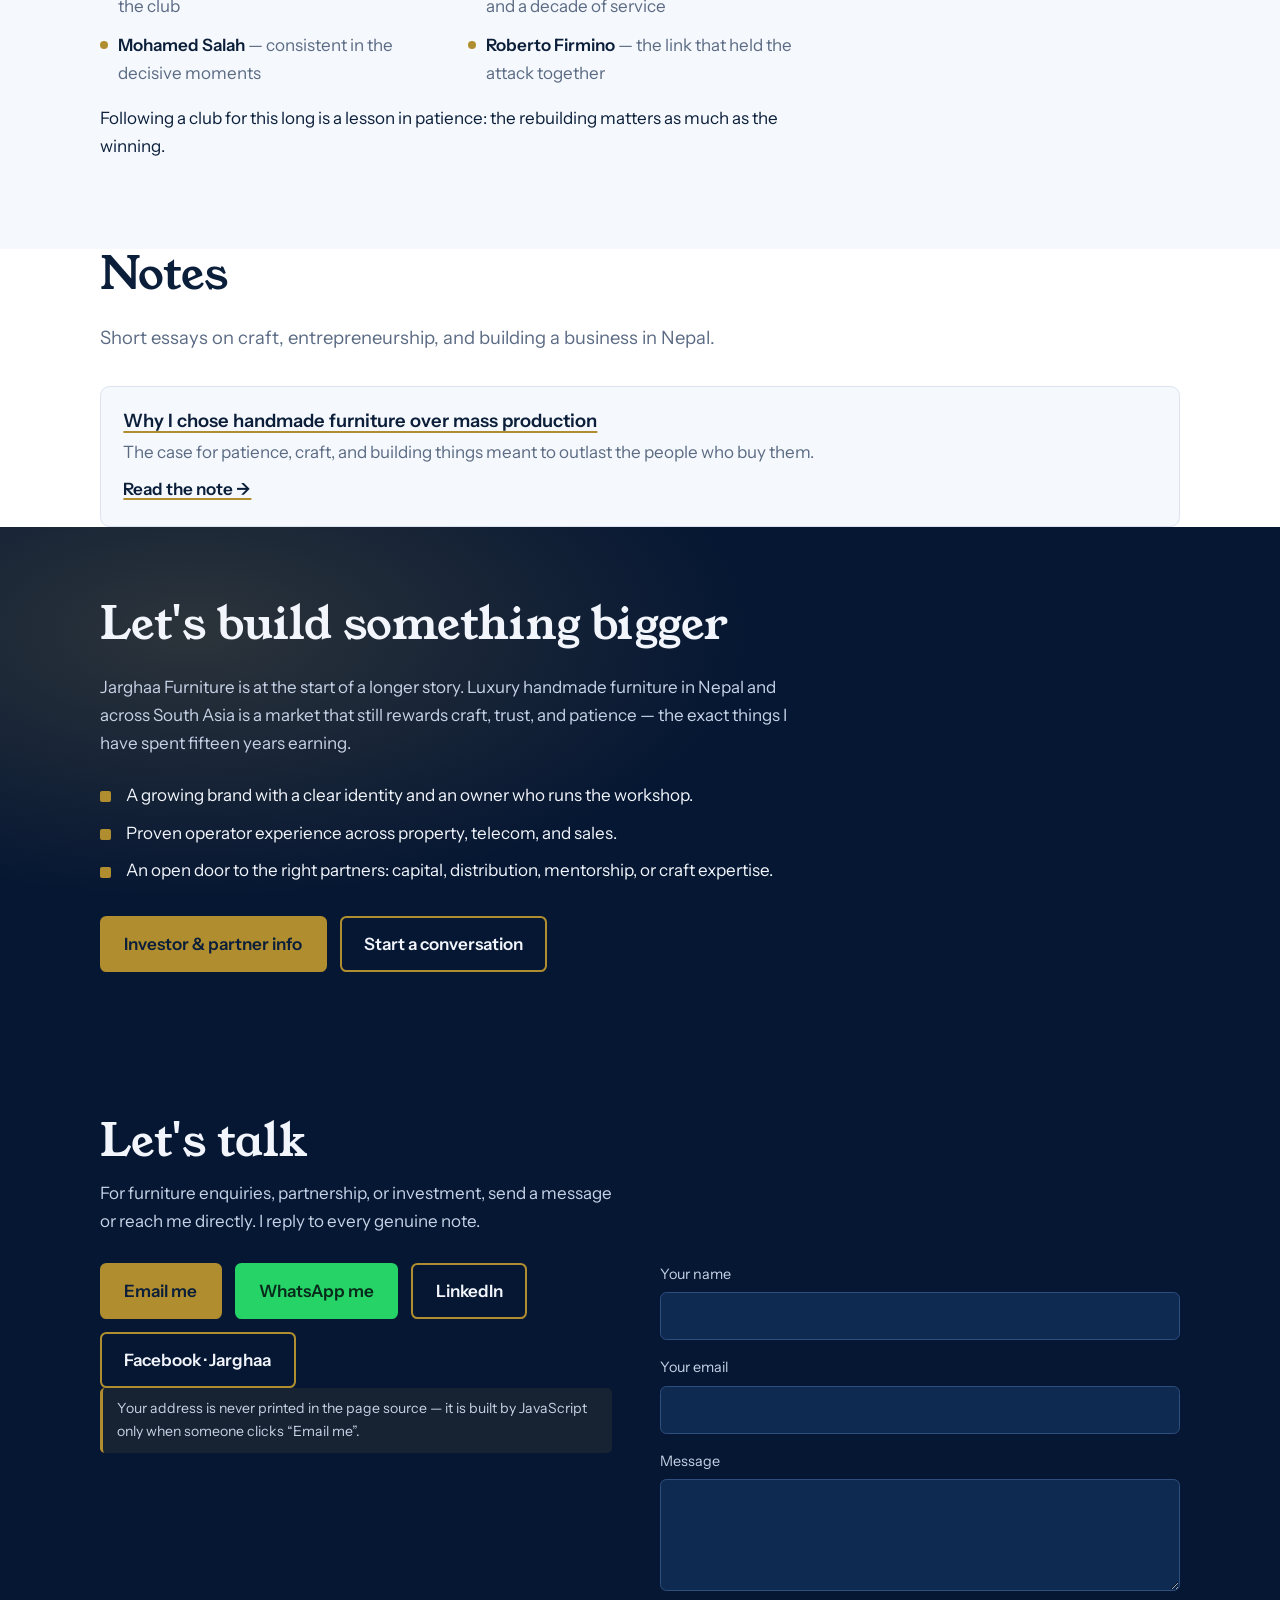
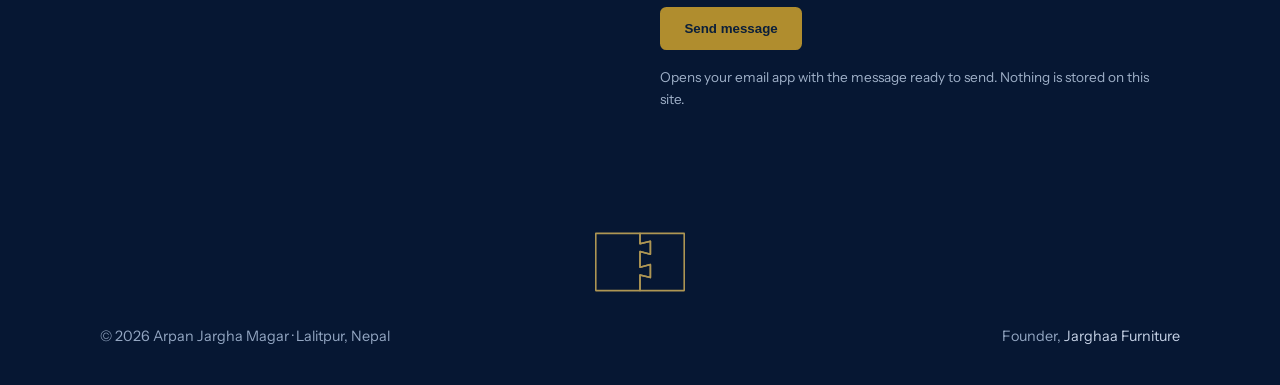
==== commit 60216ae9: "Soften the Liverpool section to a more understated, professional register; rename heading to 'Off th" ====
--- a/index.html
+++ b/index.html
@@ -171,22 +171,22 @@
 
   <section class="section-alt">
     <div class="wrap">
-      <h2>Beyond the workshop</h2>
-      <p class="lede">Some of what I know about building a team, I learned from a football club.</p>
+      <h2>Off the pitch</h2>
+      <p class="lede">Football has taught me as much about leading people as any role I have held.</p>
       <div class="prose">
-        <p>I have followed Liverpool through the Brendan Rodgers years — the near-miss season that broke your heart in slow motion, the defeats that made you wonder why you keep turning up. Then Jürgen Klopp walked in and asked us to change <em>from doubters to believers</em>. He rebuilt the squad, the spirit, and the very idea of what the club could be. Watching that taught me more about leading people than any management book ever has.</p>
-        <p>Then Arne Slot delivered the impossible: a 20th league title, sealed with a 5-1 win over Tottenham at Anfield — the first one our supporters could celebrate inside the ground since 1990. Pure magic. Football being football, the fall came just as quickly, and once again we were a club without a coach. So we embrace the change again, and welcome Andoni Iraola.</p>
-        <p>Build. Peak. Lose. Rebuild. I have lived that same cycle in business, and it is the whole job.</p>
-        <p class="pull">The men who made me love this club:</p>
+        <p>I have supported Liverpool since the Brendan Rodgers years — a period that included a genuine title challenge and more than its share of disappointment. Jürgen Klopp's arrival changed the club's direction. He set out to turn doubters into believers, and he did it by rebuilding the squad, the culture, and the standards expected of everyone at the club.</p>
+        <p>Arne Slot then delivered the club's 20th league title in 2024-25, sealed with a 5-1 win over Tottenham at Anfield — the first won in front of supporters there since 1990. The following season proved harder, and the club changed direction again, appointing Andoni Iraola in June 2026.</p>
+        <p>Build, peak, decline, rebuild. Anyone who has run a company will recognise the pattern. It is the same discipline in a different arena.</p>
+        <p class="pull">The players and managers I have admired most:</p>
         <ul class="heroes">
-          <li><strong>Steven Gerrard</strong> <span>— my true captain, and the reason I believed</span></li>
-          <li><strong>Philippe Coutinho</strong> <span>— the little magician</span></li>
-          <li><strong>Jürgen Klopp</strong> <span>— the guardian figure who rebuilt it all</span></li>
-          <li><strong>Trent Alexander-Arnold</strong> <span>— the academy lad who could have carried this team for a decade</span></li>
-          <li><strong>Mohamed Salah</strong> <span>— the one who delivers in the critical moments</span></li>
-          <li><strong>Roberto Firmino</strong> <span>— the playmaker who kept the whole puzzle intact</span></li>
+          <li><strong>Steven Gerrard</strong> <span>— captain, and the standard I measure leaders against</span></li>
+          <li><strong>Philippe Coutinho</strong> <span>— creativity in the tightest spaces</span></li>
+          <li><strong>Jürgen Klopp</strong> <span>— the manager who rebuilt the club</span></li>
+          <li><strong>Trent Alexander-Arnold</strong> <span>— homegrown, and a decade of service</span></li>
+          <li><strong>Mohamed Salah</strong> <span>— consistent in the decisive moments</span></li>
+          <li><strong>Roberto Firmino</strong> <span>— the link that held the attack together</span></li>
         </ul>
-        <p>You’ll Never Walk Alone is not only a song. It is how you run a business, and a life.</p>
+        <p>Following a club for this long is a lesson in patience: the rebuilding matters as much as the winning.</p>
       </div>
     </div>
   </section>
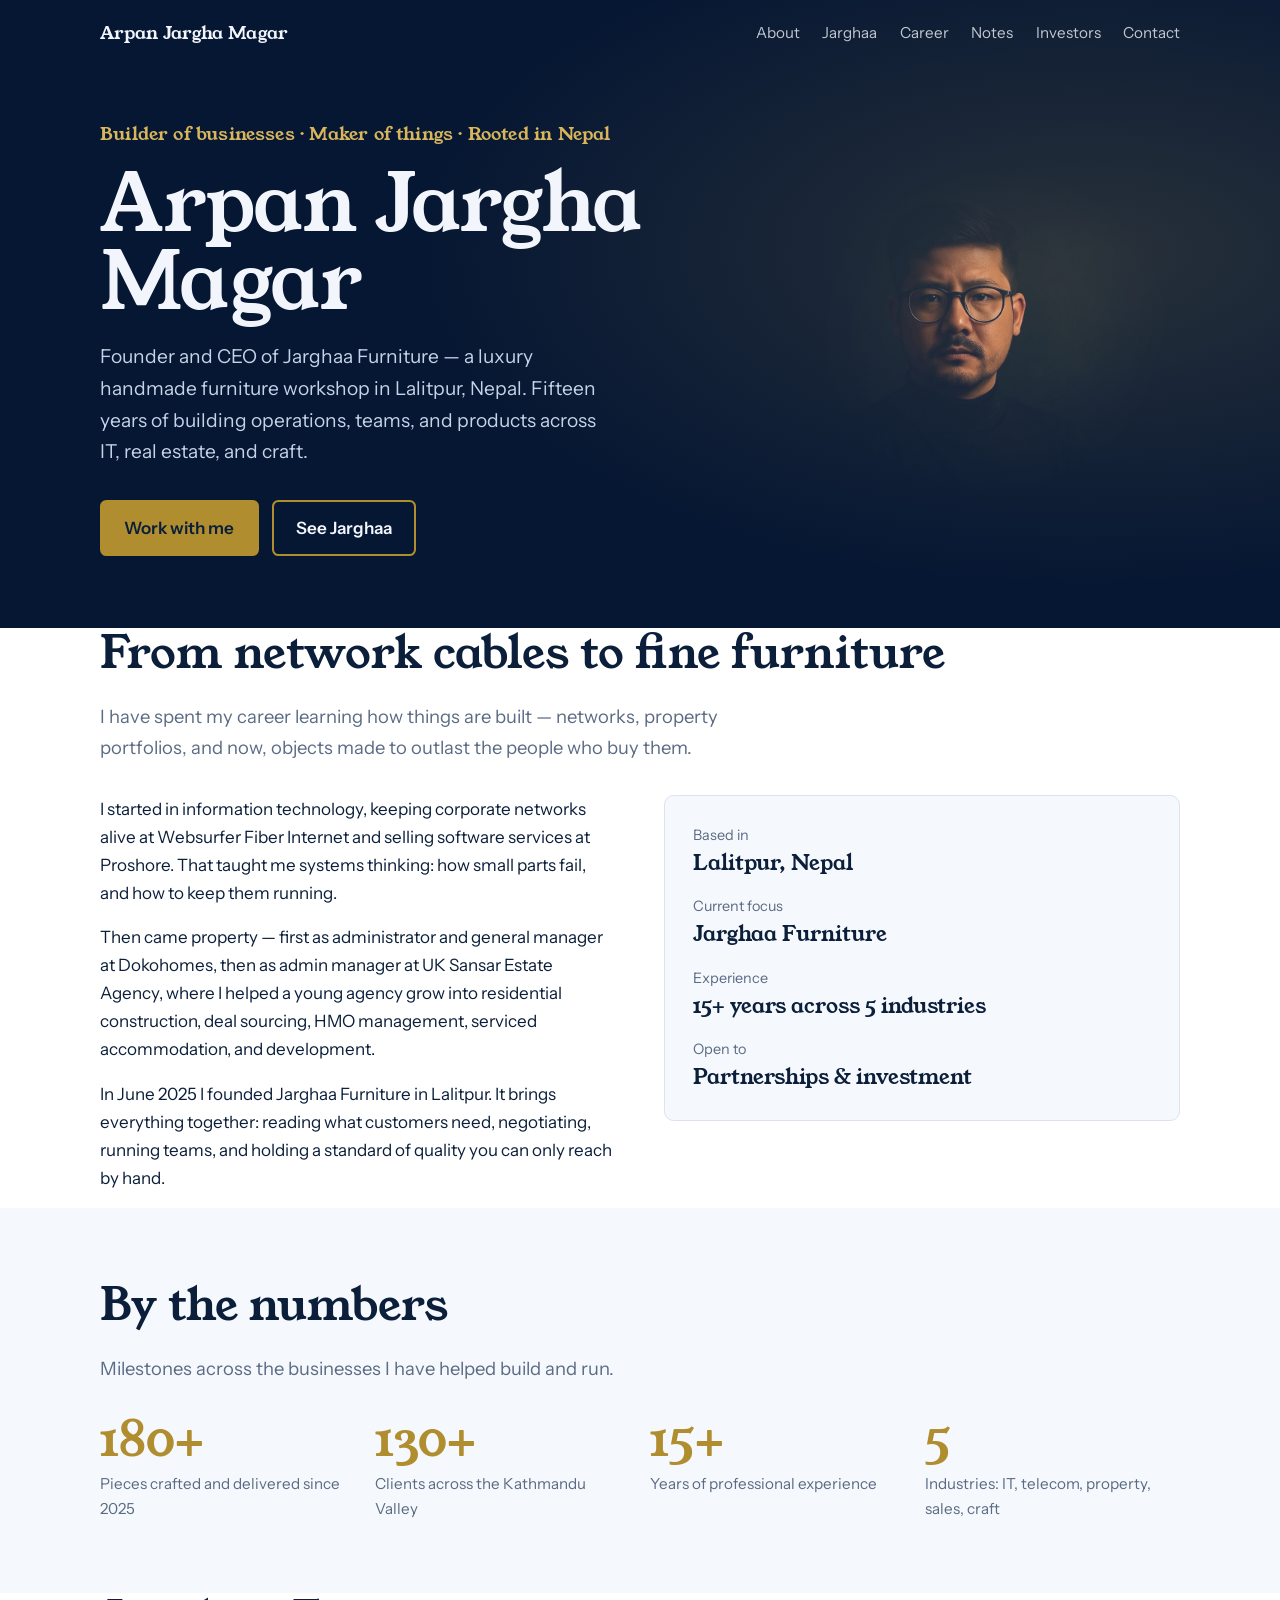
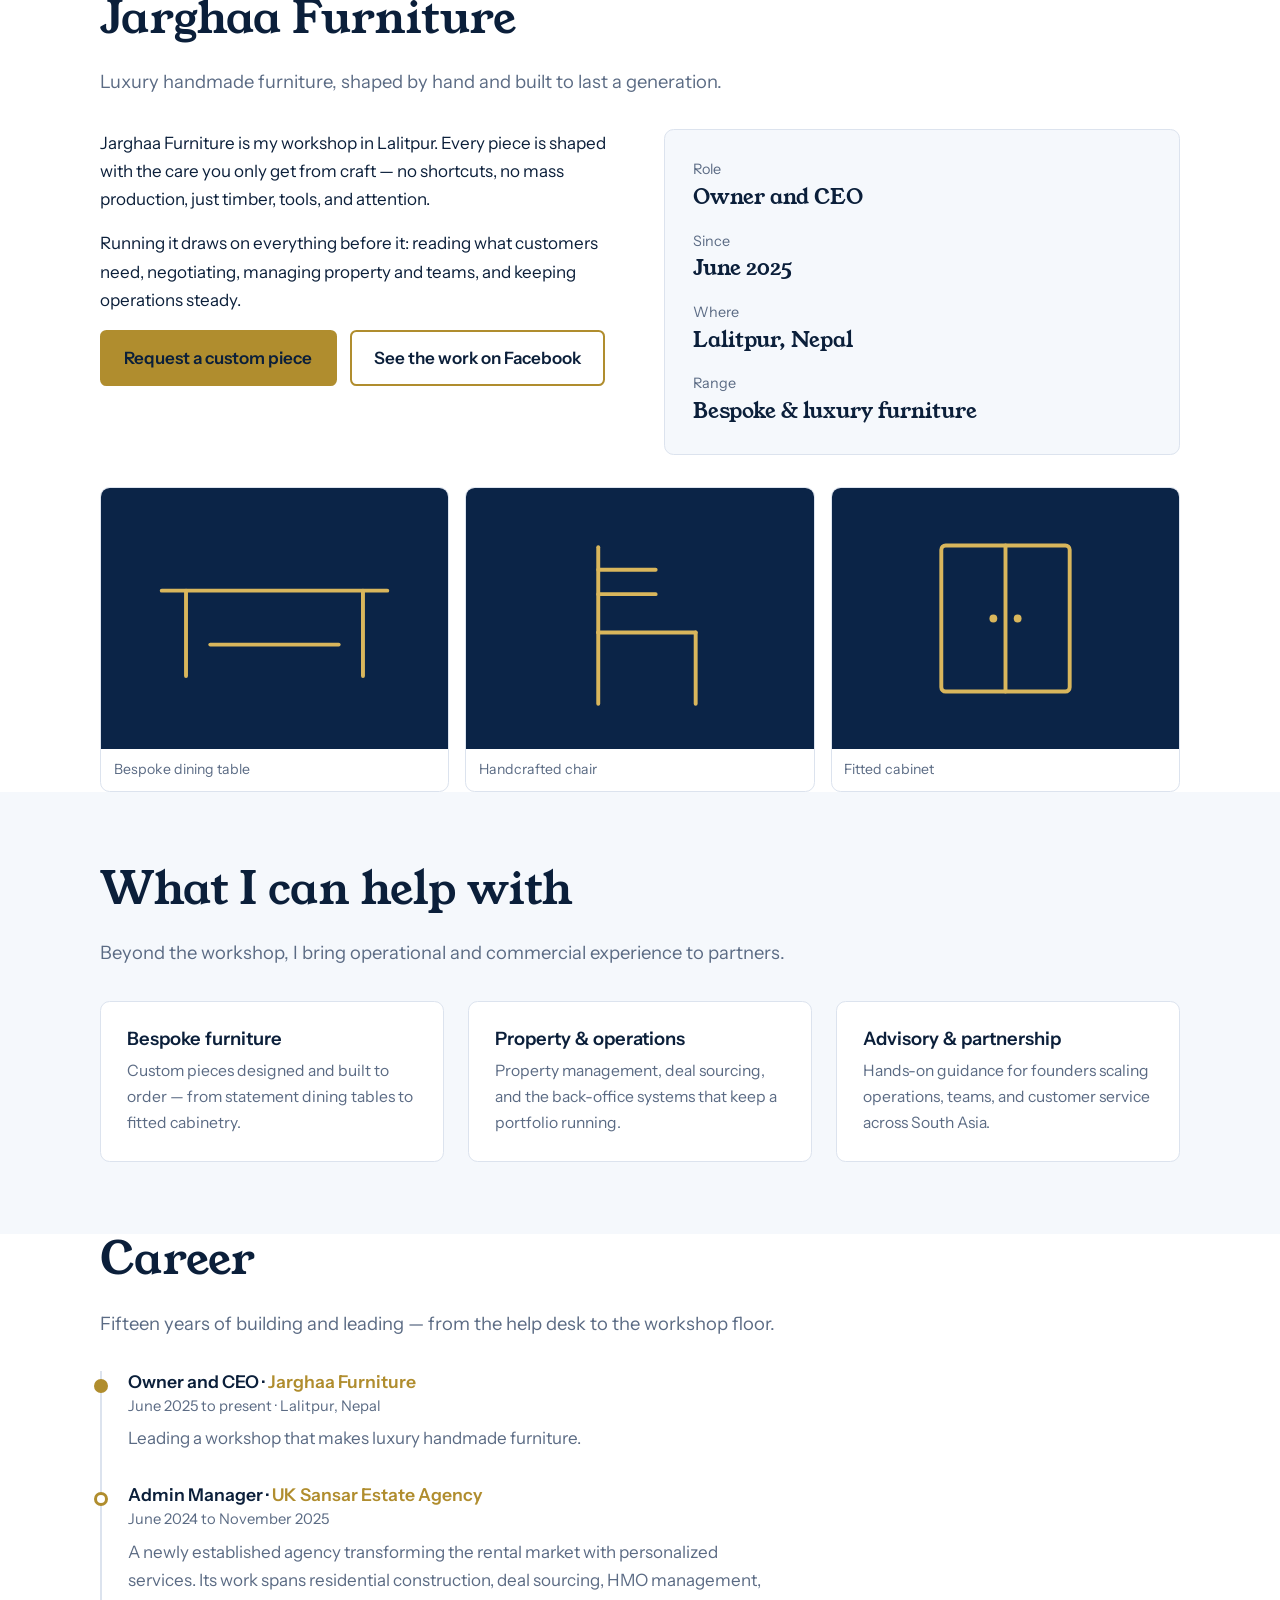
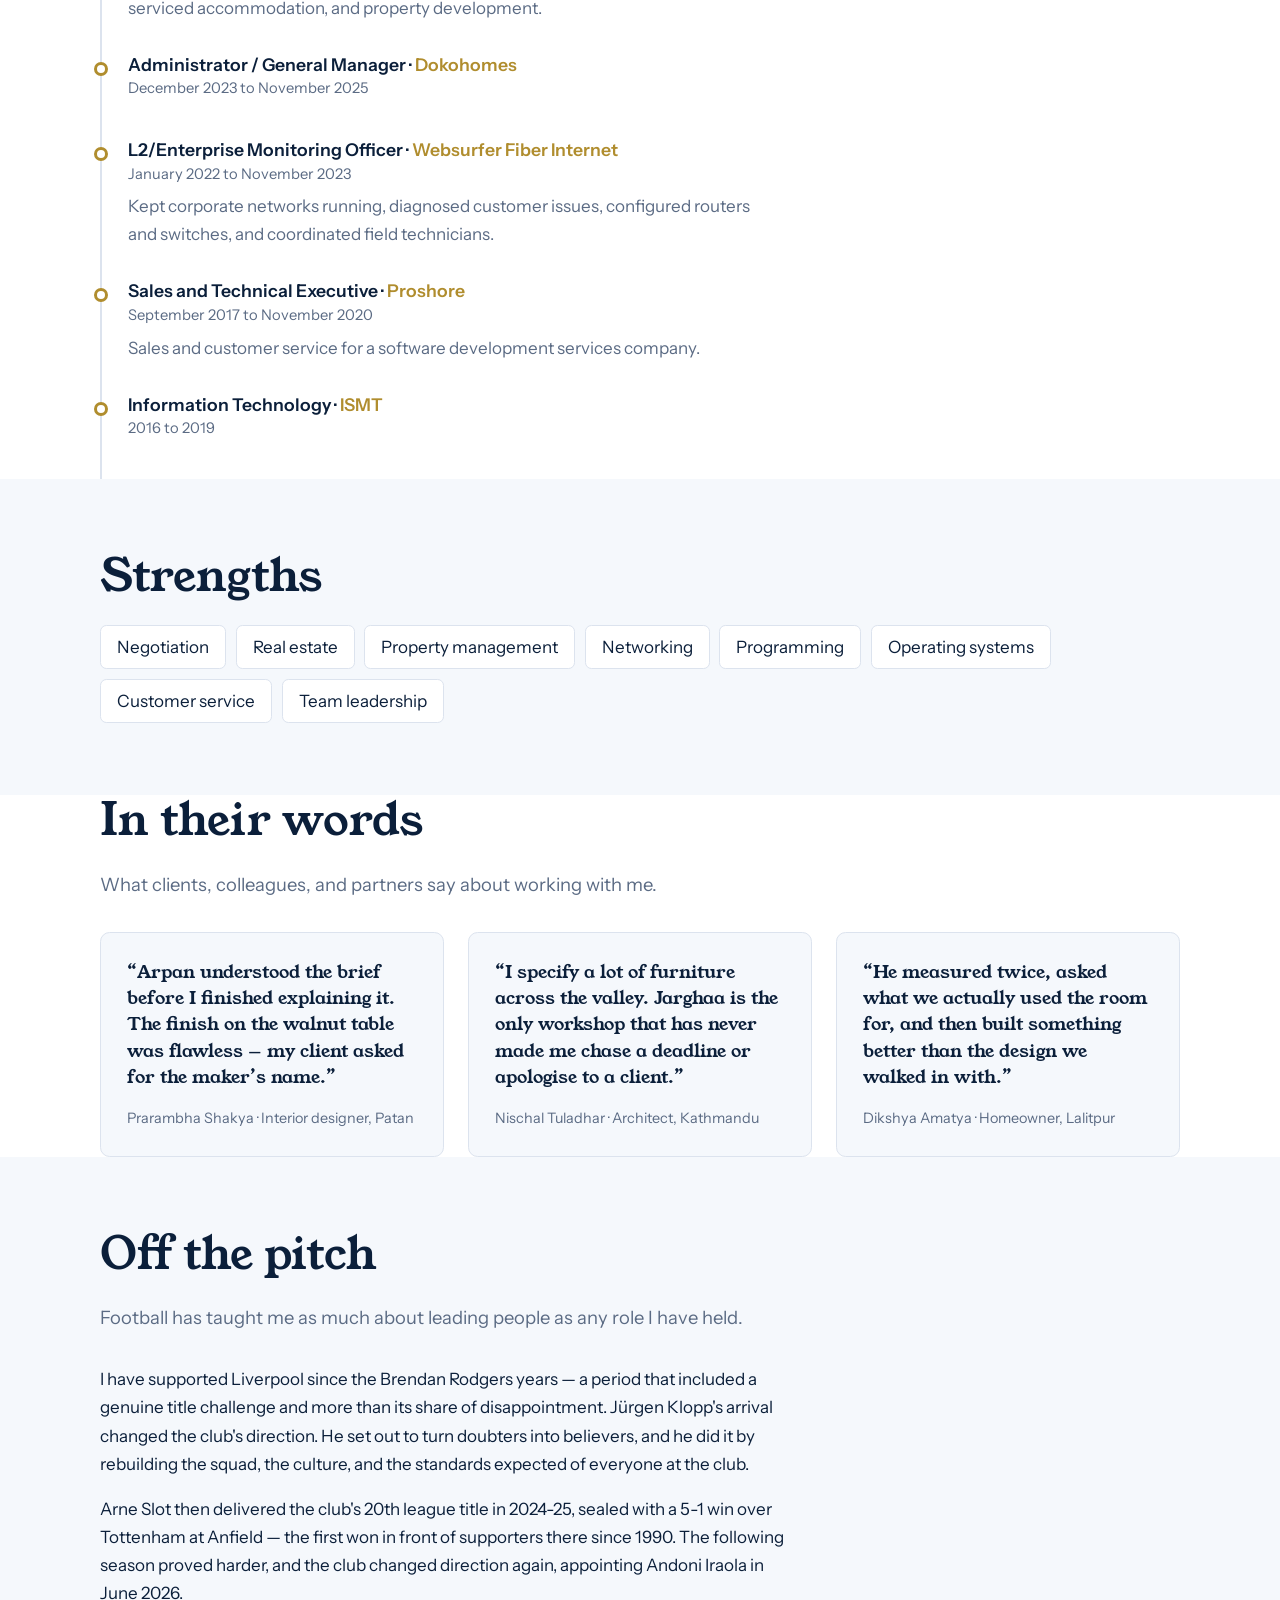
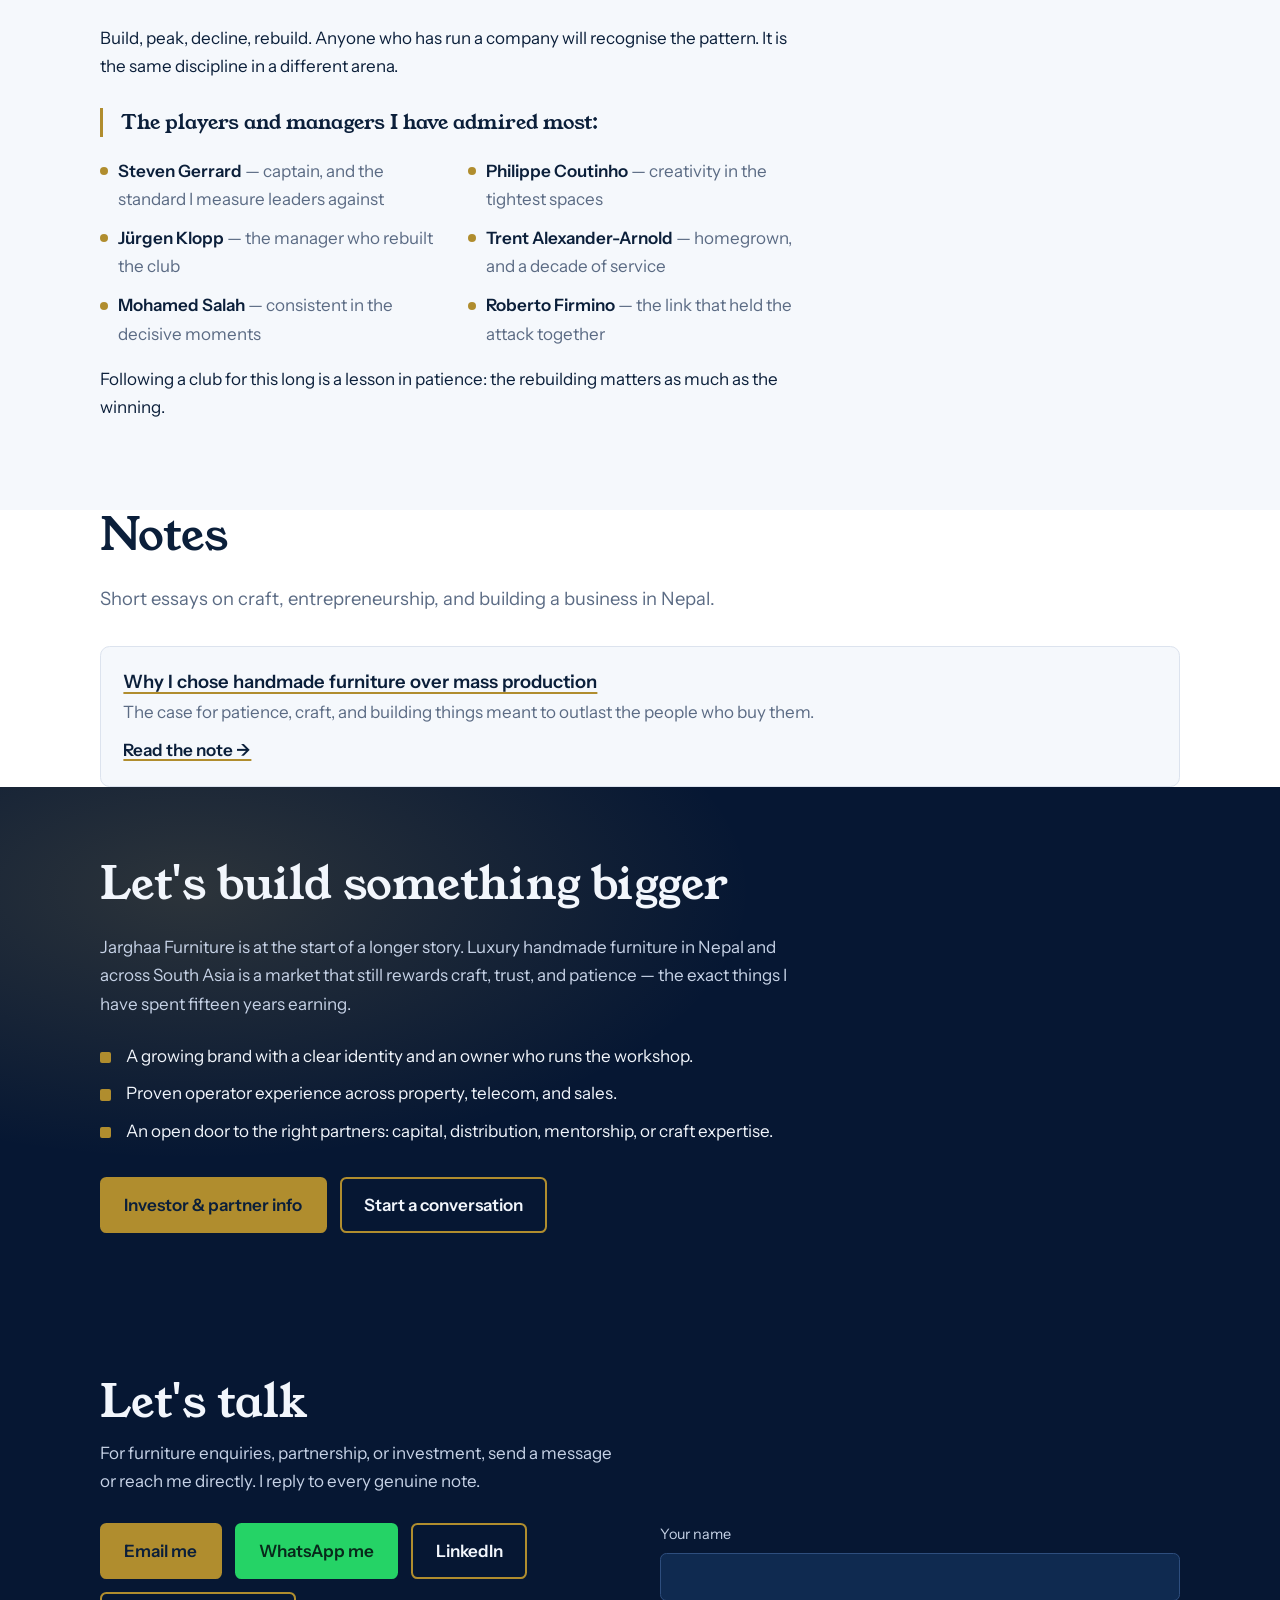
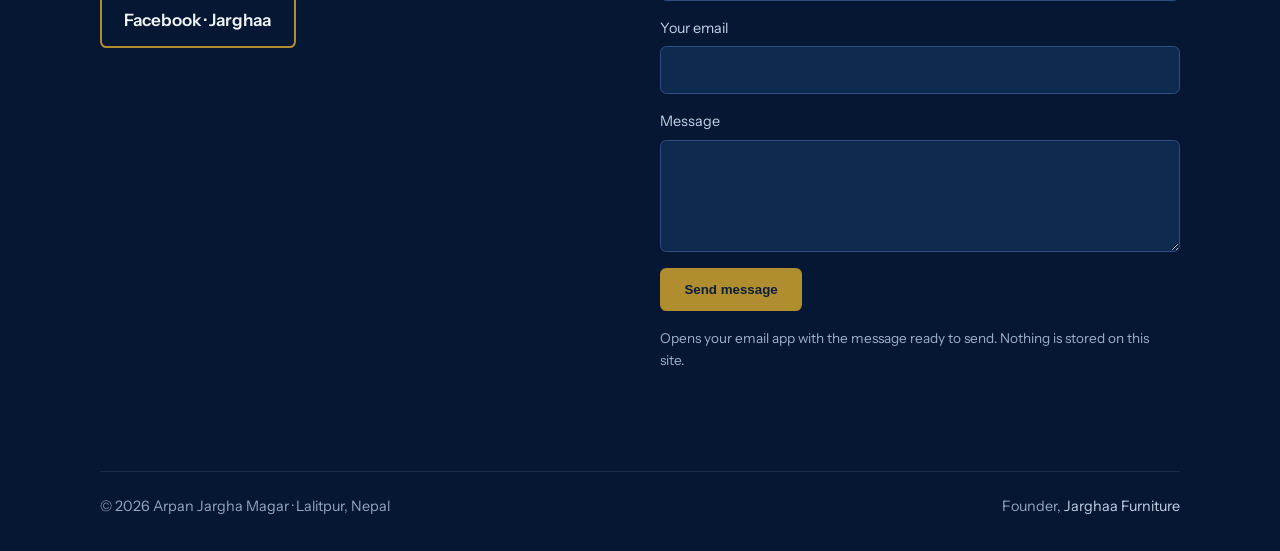
==== commit eb1adcdf: "Cosmetic pass: fix invisible .btn.alt on light backgrounds, replace broken gallery placeholders with" ====
--- a/index.html
+++ b/index.html
@@ -118,10 +118,10 @@
     </div>
 
     <div class="gallery">
-      <!-- TODO: replace with real photos in assets/images/ and descriptive alt text -->
-      <figure><img src="assets/images/piece-1.jpg" alt="Placeholder: handmade wooden dining table" onerror="this.style.display='none'"><figcaption>Handmade dining table — add your photo</figcaption></figure>
-      <figure><img src="assets/images/piece-2.jpg" alt="Placeholder: handcrafted wooden chair" onerror="this.style.display='none'"><figcaption>Handcrafted chair — add your photo</figcaption></figure>
-      <figure><img src="assets/images/piece-3.jpg" alt="Placeholder: custom wooden cabinet" onerror="this.style.display='none'"><figcaption>Custom cabinet — add your photo</figcaption></figure>
+      <!-- Illustrative tiles — swap for real photos in assets/images/ when ready. -->
+      <figure><img src="assets/images/piece-1.svg" alt="Bespoke handmade dining table by Jarghaa Furniture"><figcaption>Bespoke dining table</figcaption></figure>
+      <figure><img src="assets/images/piece-2.svg" alt="Handcrafted wooden chair by Jarghaa Furniture"><figcaption>Handcrafted chair</figcaption></figure>
+      <figure><img src="assets/images/piece-3.svg" alt="Custom fitted cabinet by Jarghaa Furniture"><figcaption>Fitted cabinet</figcaption></figure>
     </div>
   </section>
 
@@ -233,7 +233,6 @@
           <a class="btn alt" href="https://www.linkedin.com/in/arpan-magar-98564b136/">LinkedIn</a>
           <a class="btn alt" href="https://www.facebook.com/jarghaa">Facebook · Jarghaa</a>
         </div>
-        <p class="todo">Your address is never printed in the page source — it is built by JavaScript only when someone clicks “Email me”.</p>
       </div>
       <form class="form" id="contact-form">
         <label>Your name<input type="text" name="name" required autocomplete="name"></label>
@@ -248,12 +247,6 @@
 
 <footer>
   <div class="wrap">
-    <div class="foot-top">
-      <svg class="brandmark" viewBox="0 0 400 300" role="img" aria-label="Jarghaa dovetail joint mark">
-        <path d="M30 40H200V80L240 70V120L200 110V170L240 160V210L200 200V260H30Z" fill="none" stroke="#D9B65C" stroke-width="6" stroke-linejoin="round"/>
-        <path d="M200 40V80L240 70V120L200 110V170L240 160V210L200 200V260H370V40Z" fill="none" stroke="#D9B65C" stroke-width="6" stroke-linejoin="round"/>
-      </svg>
-    </div>
     <div class="foot-bottom">
       <span>© <span id="year">2025</span> Arpan Jargha Magar · Lalitpur, Nepal</span>
       <span>Founder, <a href="https://www.facebook.com/jarghaa">Jarghaa Furniture</a></span>
--- a/assets/theme.css
+++ b/assets/theme.css
@@ -40,7 +40,8 @@
 .btn{display:inline-block;padding:.75rem 1.4rem;border-radius:.4rem;text-decoration:none;
   font-weight:600;border:2px solid var(--gold);transition:transform .15s ease,background .15s ease}
 .btn.main{background:var(--gold);color:#0B1F3A}
-.btn.alt{color:var(--dk-ink)}
+.btn.alt{color:var(--ink)}
+.hero .btn.alt,.invest .btn.alt,.contact .btn.alt{color:var(--dk-ink)}
 .btn.wa{background:#25D366;border-color:#25D366;color:#08281A}
 .btn:hover{transform:translateY(-2px)}
 .portrait{position:absolute;top:calc(50% - 12rem);right:0;margin:0;width:24rem}
@@ -111,9 +112,9 @@
   background-image:radial-gradient(50rem 24rem at 15% 20%,rgba(217,182,92,.18),transparent 70%)}
 .invest h2{color:var(--dk-ink)}
 .invest p{color:#C6D2E6;max-width:44rem}
-.invest .points{margin:1.5rem 0 2rem;padding:0;list-style:none;display:grid;gap:.6rem;max-width:44rem}
-.invest .points li{padding-left:1.6rem;position:relative}
-.invest .points li::before{content:"";position:absolute;left:0;top:.6em;width:.7rem;height:.7rem;
+.points{margin:1.5rem 0 2rem;padding:0;list-style:none;display:grid;gap:.6rem;max-width:44rem}
+.points li{padding-left:1.6rem;position:relative}
+.points li::before{content:"";position:absolute;left:0;top:.6em;width:.7rem;height:.7rem;
   border-radius:2px;background:var(--gold)}
 
 
@@ -131,13 +132,12 @@
 .form .note{font-size:.85rem;color:#9FB0C8;margin:0}
 
 /* Footer */
-footer{background:var(--dk);color:#93A6C2;font-size:.9rem;padding:2.5rem 0 2.25rem}
+footer{background:var(--dk);color:#93A6C2;font-size:.9rem;padding:1.75rem 0 2rem}
 footer .wrap{display:block}
-.foot-bottom{display:flex;justify-content:space-between;gap:1rem;flex-wrap:wrap;align-items:center}
+.foot-bottom{display:flex;justify-content:space-between;gap:1rem;flex-wrap:wrap;align-items:center;
+  border-top:1px solid rgba(255,255,255,.09);padding-top:1.4rem}
 footer a{color:#C6D2E6;text-decoration:none}
 footer a:hover{text-decoration:underline}
-.brandmark{display:block;width:6.5rem;height:auto;margin:0 auto 1.5rem;opacity:.8}
-footer .foot-top{text-align:center;margin-bottom:1.5rem}
 
 /* Subpages */
 .page-head{background:var(--dk);color:var(--dk-ink);padding:1.25rem 0 2.75rem;
